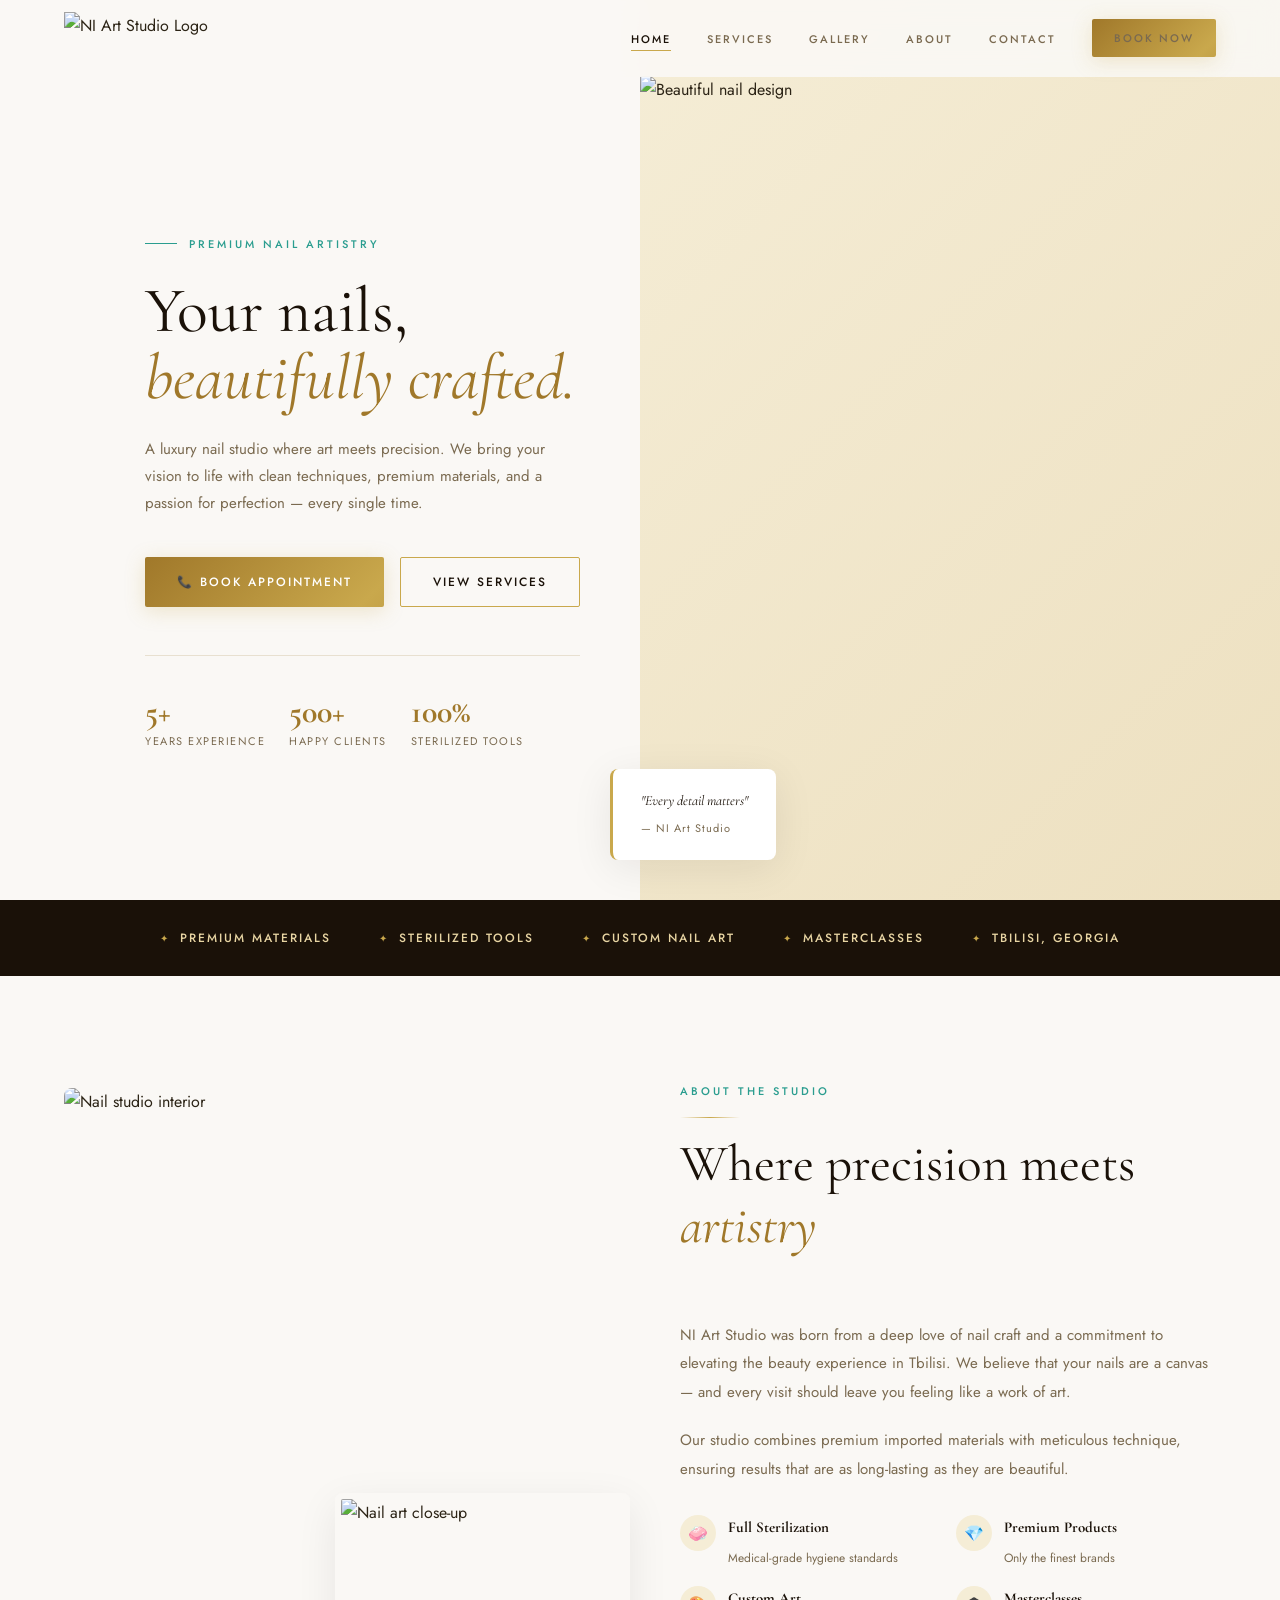
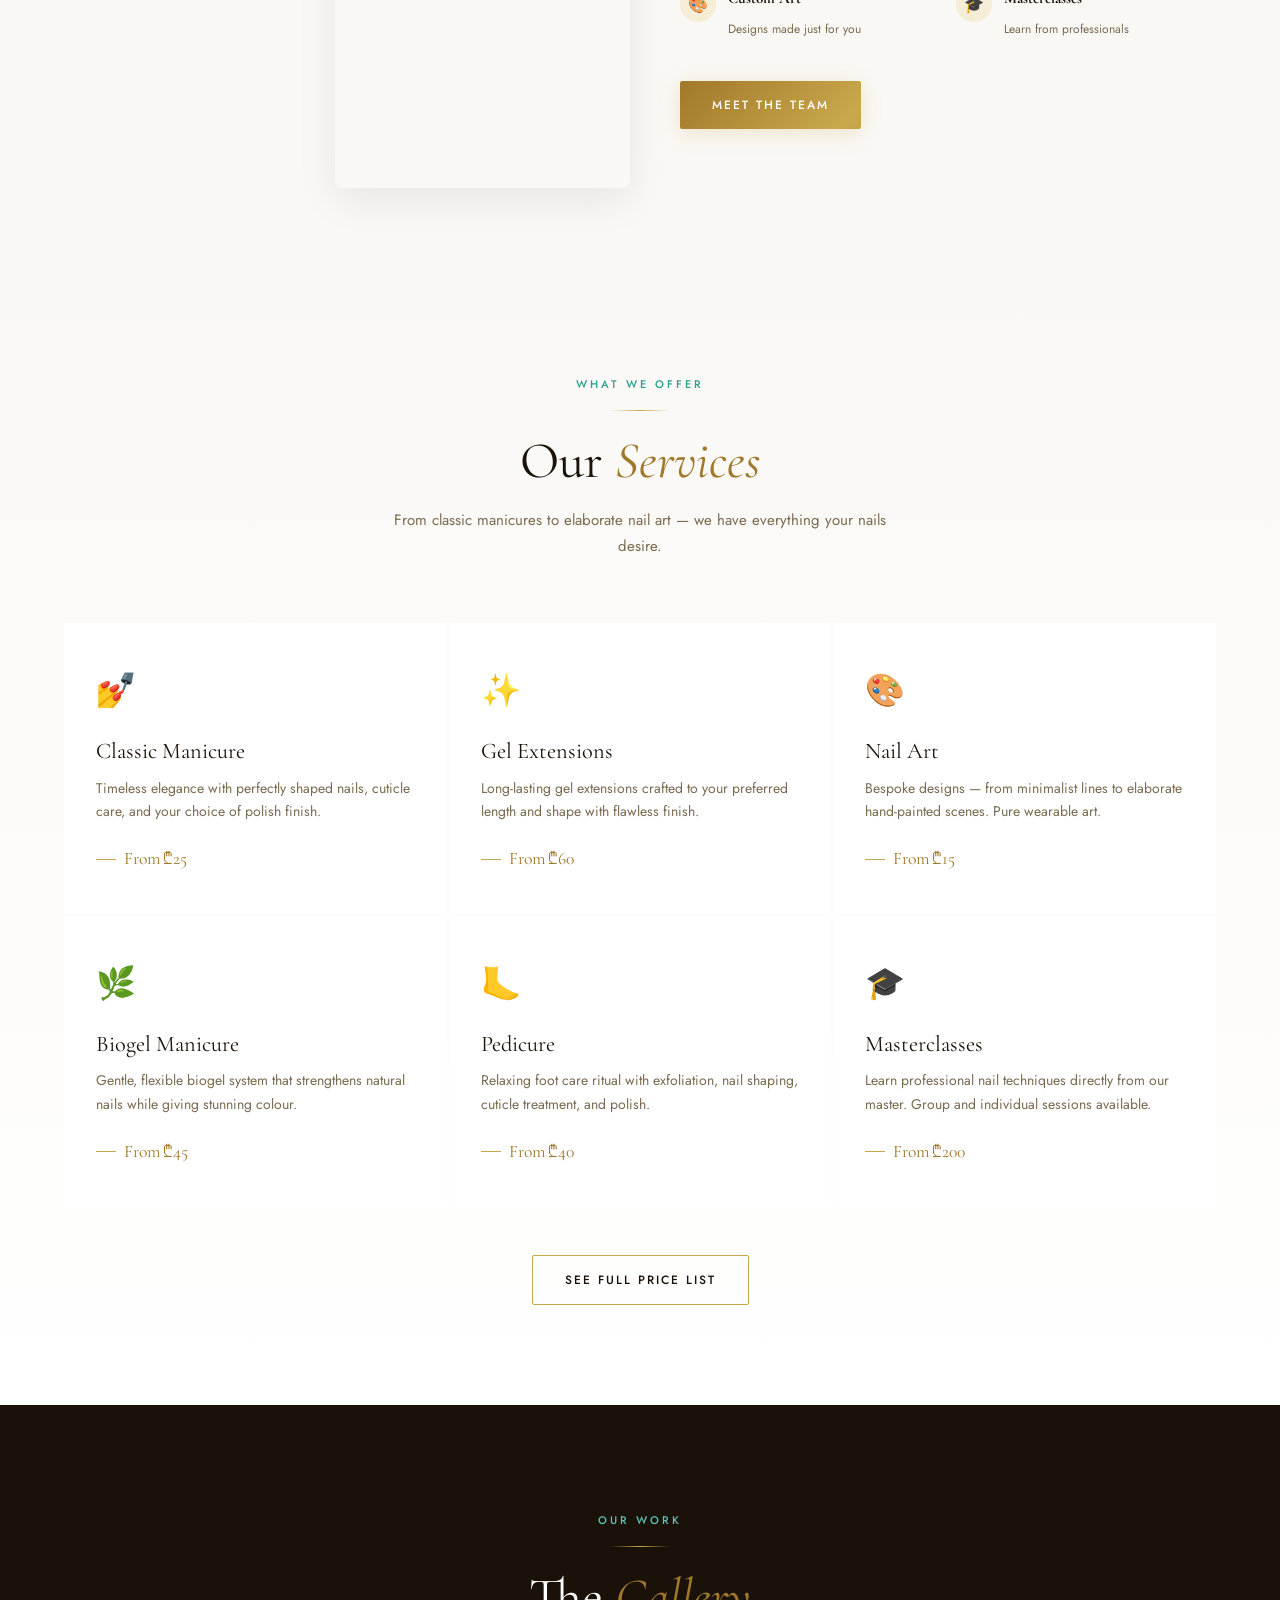
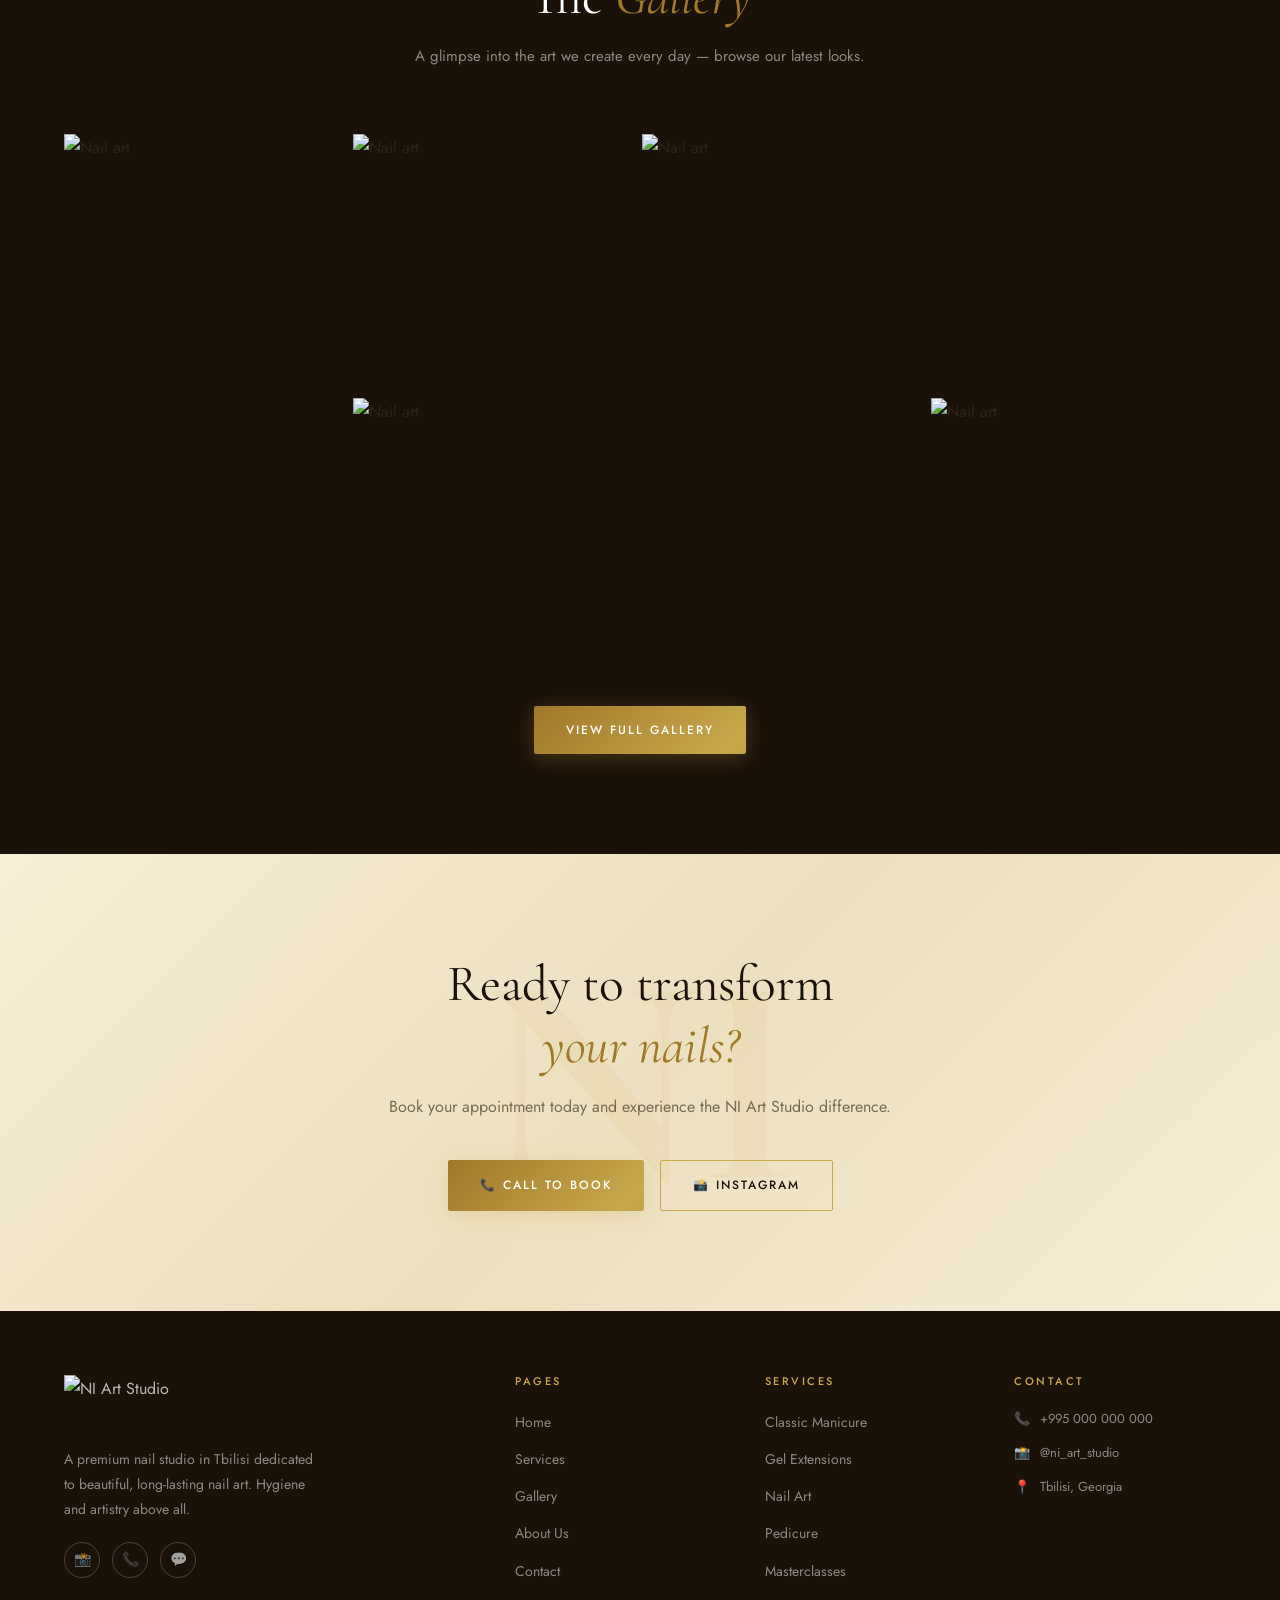
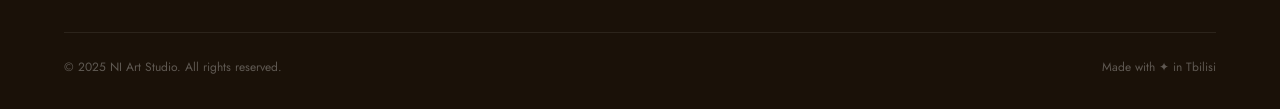
==== index.html @ aa91aded "N.art" ====
<!DOCTYPE html>
<html lang="en">
<head>
  <meta charset="UTF-8" />
  <meta name="viewport" content="width=device-width, initial-scale=1.0" />
  <title>NI Art Studio — Premium Nail Design</title>
  <link rel="stylesheet" href="style.css" />
  <link rel="preconnect" href="https://fonts.googleapis.com" />
</head>
<body>

  <!-- NAVBAR -->
  <nav class="navbar" id="navbar">
    <div class="nav-inner">
      <a class="nav-logo" href="index.html">
        <img src="logo.jpg" alt="NI Art Studio Logo" />
      </a>
      <ul class="nav-links">
        <li><a href="index.html">Home</a></li>
        <li><a href="services.html">Services</a></li>
        <li><a href="gallery.html">Gallery</a></li>
        <li><a href="about.html">About</a></li>
        <li><a href="about.html#contact">Contact</a></li>
        <li><a href="tel:+99500000000" class="btn btn-primary nav-book">Book Now</a></li>
      </ul>
      <div class="nav-toggle" id="navToggle">
        <span></span><span></span><span></span>
      </div>
    </div>
  </nav>

  <!-- MOBILE MENU -->
  <div class="mobile-menu" id="mobileMenu">
    <a href="index.html">Home</a>
    <a href="services.html">Services</a>
    <a href="gallery.html">Gallery</a>
    <a href="about.html">About</a>
    <a href="about.html#contact">Contact</a>
    <a href="tel:+99500000000" class="btn btn-primary" style="text-align:center;">Book Now</a>
  </div>

  <!-- HERO -->
  <section class="hero">
    <div class="hero-content">
      <div class="hero-eyebrow">Premium Nail Artistry</div>
      <h1>
        Your nails,
        <em>beautifully crafted.</em>
      </h1>
      <p class="hero-desc">
        A luxury nail studio where art meets precision. We bring your vision to life with clean techniques, premium materials, and a passion for perfection — every single time.
      </p>
      <div class="hero-actions">
        <a href="tel:+99500000000" class="btn btn-primary">📞 Book Appointment</a>
        <a href="services.html" class="btn btn-outline">View Services</a>
      </div>
      <div class="hero-badges">
        <div class="hero-badge">
          <strong>5+</strong>
          <span>Years Experience</span>
        </div>
        <div class="hero-badge">
          <strong>500+</strong>
          <span>Happy Clients</span>
        </div>
        <div class="hero-badge">
          <strong>100%</strong>
          <span>Sterilized Tools</span>
        </div>
      </div>
    </div>
    <div class="hero-image">
      <img
        src="https://images.unsplash.com/photo-1604654894610-df63bc536371?w=800&q=80"
        alt="Beautiful nail design"
      />
      <div class="hero-image-overlay">
        <p>"Every detail matters"</p>
        <span>— NI Art Studio</span>
      </div>
    </div>
  </section>

  <!-- INTRO STRIP -->
  <div class="intro-strip">
    <div class="strip-inner">
      <div class="strip-item">Premium Materials</div>
      <div class="strip-item">Sterilized Tools</div>
      <div class="strip-item">Custom Nail Art</div>
      <div class="strip-item">Masterclasses</div>
      <div class="strip-item">Tbilisi, Georgia</div>
    </div>
  </div>

  <!-- ABOUT PREVIEW -->
  <section class="about-preview">
    <div class="container">
      <div class="about-grid">
        <div class="about-images reveal">
          <div class="about-img-main">
            <img
              src="https://images.unsplash.com/photo-1632345031435-8727f592d8db?w=700&q=80"
              alt="Nail studio interior"
            />
          </div>
          <div class="about-img-accent">
            <img
              src="https://images.unsplash.com/photo-1604654894610-df63bc536371?w=400&q=80"
              alt="Nail art close-up"
            />
          </div>
        </div>
        <div class="about-content reveal">
          <div class="section-header" style="text-align:left;">
            <span class="section-label">About the Studio</span>
            <div class="section-divider" style="margin:0 0 16px;"></div>
            <h2>Where precision meets <em>artistry</em></h2>
          </div>
          <p class="about-text">
            NI Art Studio was born from a deep love of nail craft and a commitment to elevating the beauty experience in Tbilisi. We believe that your nails are a canvas — and every visit should leave you feeling like a work of art.
          </p>
          <p class="about-text">
            Our studio combines premium imported materials with meticulous technique, ensuring results that are as long-lasting as they are beautiful.
          </p>
          <div class="about-features">
            <div class="about-feature">
              <div class="about-feature-icon">🧼</div>
              <div class="about-feature-text">
                <strong>Full Sterilization</strong>
                <span>Medical-grade hygiene standards</span>
              </div>
            </div>
            <div class="about-feature">
              <div class="about-feature-icon">💎</div>
              <div class="about-feature-text">
                <strong>Premium Products</strong>
                <span>Only the finest brands</span>
              </div>
            </div>
            <div class="about-feature">
              <div class="about-feature-icon">🎨</div>
              <div class="about-feature-text">
                <strong>Custom Art</strong>
                <span>Designs made just for you</span>
              </div>
            </div>
            <div class="about-feature">
              <div class="about-feature-icon">🎓</div>
              <div class="about-feature-text">
                <strong>Masterclasses</strong>
                <span>Learn from professionals</span>
              </div>
            </div>
          </div>
          <a href="about.html" class="btn btn-primary">Meet the Team</a>
        </div>
      </div>
    </div>
  </section>

  <!-- SERVICES PREVIEW -->
  <section class="services-preview">
    <div class="container">
      <div class="section-header reveal">
        <span class="section-label">What We Offer</span>
        <div class="section-divider"></div>
        <h2>Our <em>Services</em></h2>
        <p>From classic manicures to elaborate nail art — we have everything your nails desire.</p>
      </div>
      <div class="services-grid">
        <div class="service-card reveal">
          <span class="service-icon">💅</span>
          <h3>Classic Manicure</h3>
          <p>Timeless elegance with perfectly shaped nails, cuticle care, and your choice of polish finish.</p>
          <div class="service-price-range">From ₾25</div>
        </div>
        <div class="service-card reveal">
          <span class="service-icon">✨</span>
          <h3>Gel Extensions</h3>
          <p>Long-lasting gel extensions crafted to your preferred length and shape with flawless finish.</p>
          <div class="service-price-range">From ₾60</div>
        </div>
        <div class="service-card reveal">
          <span class="service-icon">🎨</span>
          <h3>Nail Art</h3>
          <p>Bespoke designs — from minimalist lines to elaborate hand-painted scenes. Pure wearable art.</p>
          <div class="service-price-range">From ₾15</div>
        </div>
        <div class="service-card reveal">
          <span class="service-icon">🌿</span>
          <h3>Biogel Manicure</h3>
          <p>Gentle, flexible biogel system that strengthens natural nails while giving stunning colour.</p>
          <div class="service-price-range">From ₾45</div>
        </div>
        <div class="service-card reveal">
          <span class="service-icon">🦶</span>
          <h3>Pedicure</h3>
          <p>Relaxing foot care ritual with exfoliation, nail shaping, cuticle treatment, and polish.</p>
          <div class="service-price-range">From ₾40</div>
        </div>
        <div class="service-card reveal">
          <span class="service-icon">🎓</span>
          <h3>Masterclasses</h3>
          <p>Learn professional nail techniques directly from our master. Group and individual sessions available.</p>
          <div class="service-price-range">From ₾200</div>
        </div>
      </div>
      <div class="services-cta reveal" style="margin-top:40px;">
        <a href="services.html" class="btn btn-outline">See Full Price List</a>
      </div>
    </div>
  </section>

  <!-- GALLERY PREVIEW -->
  <section class="gallery-preview">
    <div class="container">
      <div class="section-header reveal">
        <span class="section-label">Our Work</span>
        <div class="section-divider"></div>
        <h2>The <em>Gallery</em></h2>
        <p>A glimpse into the art we create every day — browse our latest looks.</p>
      </div>
      <div class="gallery-grid-preview reveal">
        <div class="gallery-item tall">
          <img src="https://images.unsplash.com/photo-1604654894610-df63bc536371?w=600&q=80" alt="Nail art" />
          <div class="gallery-overlay"><span class="gallery-price">₾65</span></div>
        </div>
        <div class="gallery-item">
          <img src="https://images.unsplash.com/photo-1632345031435-8727f592d8db?w=600&q=80" alt="Nail art" />
          <div class="gallery-overlay"><span class="gallery-price">₾45</span></div>
        </div>
        <div class="gallery-item">
          <img src="https://images.unsplash.com/photo-1604654894610-df63bc536371?w=600&q=80" alt="Nail art" />
          <div class="gallery-overlay"><span class="gallery-price">₾80</span></div>
        </div>
        <div class="gallery-item wide">
          <img src="https://images.unsplash.com/photo-1604902396830-aca29e19b067?w=800&q=80" alt="Nail art" />
          <div class="gallery-overlay"><span class="gallery-price">₾55</span></div>
        </div>
        <div class="gallery-item">
          <img src="https://images.unsplash.com/photo-1604902396830-aca29e19b067?w=600&q=80" alt="Nail art" />
          <div class="gallery-overlay"><span class="gallery-price">₾35</span></div>
        </div>
      </div>
      <div class="gallery-cta reveal">
        <a href="gallery.html" class="btn btn-primary">View Full Gallery</a>
      </div>
    </div>
  </section>

  <!-- CTA SECTION -->
  <section class="cta-section">
    <div class="container">
      <div class="reveal">
        <h2>Ready to transform<br><em>your nails?</em></h2>
        <p>Book your appointment today and experience the NI Art Studio difference.</p>
        <div class="cta-actions">
          <a href="tel:+99500000000" class="btn btn-primary">📞 Call to Book</a>
          <a href="https://instagram.com/" target="_blank" class="btn btn-outline">📸 Instagram</a>
        </div>
      </div>
    </div>
  </section>

  <!-- FOOTER -->
  <footer class="footer">
    <div class="container">
      <div class="footer-grid">
        <div class="footer-brand">
          <img src="logo.jpg" alt="NI Art Studio" />
          <p>A premium nail studio in Tbilisi dedicated to beautiful, long-lasting nail art. Hygiene and artistry above all.</p>
          <div class="footer-social">
            <a class="social-link" href="https://instagram.com/" target="_blank" title="Instagram">📸</a>
            <a class="social-link" href="tel:+99500000000" title="Phone">📞</a>
            <a class="social-link" href="https://wa.me/99500000000" target="_blank" title="WhatsApp">💬</a>
          </div>
        </div>
        <div>
          <h4>Pages</h4>
          <ul class="footer-links">
            <li><a href="index.html">Home</a></li>
            <li><a href="services.html">Services</a></li>
            <li><a href="gallery.html">Gallery</a></li>
            <li><a href="about.html">About Us</a></li>
            <li><a href="about.html#contact">Contact</a></li>
          </ul>
        </div>
        <div>
          <h4>Services</h4>
          <ul class="footer-links">
            <li><a href="services.html">Classic Manicure</a></li>
            <li><a href="services.html">Gel Extensions</a></li>
            <li><a href="services.html">Nail Art</a></li>
            <li><a href="services.html">Pedicure</a></li>
            <li><a href="services.html#masterclasses">Masterclasses</a></li>
          </ul>
        </div>
        <div>
          <h4>Contact</h4>
          <div class="footer-contact">
            <div class="footer-contact-item">
              <span class="icon">📞</span>
              <span>+995 000 000 000</span>
            </div>
            <div class="footer-contact-item">
              <span class="icon">📸</span>
              <span>@ni_art_studio</span>
            </div>
            <div class="footer-contact-item">
              <span class="icon">📍</span>
              <span>Tbilisi, Georgia</span>
            </div>
          </div>
        </div>
      </div>
      <div class="footer-bottom">
        <span>© 2025 NI Art Studio. All rights reserved.</span>
        <span>Made with ✦ in Tbilisi</span>
      </div>
    </div>
  </footer>

  <script src="script.js"></script>
</body>
</html>
---- style.css ----
/* ============================================
   NI Art Studio — Main Stylesheet
   Colors extracted from logo:
   Gold: #C9A84C, #B8860B
   Teal: #2A9D8F
   Dark: #1a1108
   Cream: #FAF8F5
   ============================================ */

@import url('https://fonts.googleapis.com/css2?family=Cormorant+Garamond:ital,wght@0,300;0,400;0,500;0,600;1,300;1,400;1,500&family=Jost:wght@300;400;500&display=swap');

/* ===== CSS VARIABLES ===== */
:root {
  --gold: #C9A84C;
  --gold-dark: #A0782A;
  --gold-light: #E8D5A3;
  --gold-pale: #F5EDD6;
  --teal: #2A9D8F;
  --teal-dark: #1e7068;
  --teal-light: #5DC4B8;
  --dark: #1a1108;
  --dark-mid: #3a2e1a;
  --cream: #FAF8F5;
  --white: #ffffff;
  --text: #2c2416;
  --text-light: #7a6a50;
  --border: #e8e0d0;
  --shadow: rgba(26, 17, 8, 0.08);
  --shadow-gold: rgba(201, 168, 76, 0.25);

  --font-display: 'Cormorant Garamond', Georgia, serif;
  --font-body: 'Jost', sans-serif;

  --radius: 2px;
  --radius-lg: 8px;
  --transition: 0.35s cubic-bezier(0.4, 0, 0.2, 1);
  --max-width: 1200px;
}

/* ===== RESET & BASE ===== */
*, *::before, *::after { box-sizing: border-box; margin: 0; padding: 0; }

html { scroll-behavior: smooth; font-size: 16px; }

body {
  font-family: var(--font-body);
  background: var(--cream);
  color: var(--text);
  line-height: 1.7;
  overflow-x: hidden;
}

img { max-width: 100%; display: block; }

a { text-decoration: none; color: inherit; }

ul { list-style: none; }

h1, h2, h3, h4, h5 { font-family: var(--font-display); font-weight: 400; line-height: 1.2; }

.container {
  max-width: var(--max-width);
  margin: 0 auto;
  padding: 0 24px;
}

/* ===== SECTION HEADER ===== */
.section-header {
  text-align: center;
  margin-bottom: 64px;
}

.section-label {
  display: inline-block;
  font-family: var(--font-body);
  font-size: 11px;
  font-weight: 500;
  letter-spacing: 3px;
  text-transform: uppercase;
  color: var(--teal);
  margin-bottom: 16px;
}

.section-header h2 {
  font-size: clamp(2rem, 4vw, 3.2rem);
  color: var(--dark);
  margin-bottom: 16px;
}

.section-header h2 em {
  color: var(--gold-dark);
  font-style: italic;
}

.section-divider {
  width: 60px;
  height: 1px;
  background: linear-gradient(90deg, transparent, var(--gold), transparent);
  margin: 0 auto 20px;
}

.section-header p {
  max-width: 540px;
  margin: 0 auto;
  color: var(--text-light);
  font-size: 15px;
}

/* ===== BUTTONS ===== */
.btn {
  display: inline-flex;
  align-items: center;
  gap: 8px;
  padding: 14px 32px;
  font-family: var(--font-body);
  font-size: 12px;
  font-weight: 500;
  letter-spacing: 2px;
  text-transform: uppercase;
  border: none;
  cursor: pointer;
  transition: var(--transition);
  border-radius: var(--radius);
  position: relative;
  overflow: hidden;
}

.btn::after {
  content: '';
  position: absolute;
  inset: 0;
  background: rgba(255,255,255,0.15);
  opacity: 0;
  transition: opacity 0.2s;
}

.btn:hover::after { opacity: 1; }

.btn-primary {
  background: linear-gradient(135deg, var(--gold-dark) 0%, var(--gold) 50%, var(--gold-dark) 100%);
  background-size: 200% auto;
  color: var(--white);
  box-shadow: 0 4px 20px var(--shadow-gold);
}

.btn-primary:hover {
  background-position: right center;
  box-shadow: 0 6px 28px var(--shadow-gold);
  transform: translateY(-2px);
}

.btn-outline {
  background: transparent;
  color: var(--dark);
  border: 1px solid var(--gold);
}

.btn-outline:hover {
  background: var(--gold-pale);
  color: var(--dark);
  transform: translateY(-2px);
}

.btn-teal {
  background: var(--teal);
  color: var(--white);
}

.btn-teal:hover {
  background: var(--teal-dark);
  transform: translateY(-2px);
}

/* ===== NAVBAR ===== */
.navbar {
  position: fixed;
  top: 0;
  left: 0;
  right: 0;
  z-index: 1000;
  padding: 0;
  background: rgba(250, 248, 245, 0.92);
  backdrop-filter: blur(12px);
  border-bottom: 1px solid transparent;
  transition: var(--transition);
}

.navbar.scrolled {
  border-bottom-color: var(--border);
  box-shadow: 0 4px 24px var(--shadow);
}

.nav-inner {
  display: flex;
  align-items: center;
  justify-content: space-between;
  height: 76px;
  max-width: var(--max-width);
  margin: 0 auto;
  padding: 0 24px;
}

.nav-logo {
  display: flex;
  align-items: center;
  gap: 12px;
}

.nav-logo img {
  height: 52px;
  width: auto;
}

.nav-logo-text {
  display: flex;
  flex-direction: column;
  line-height: 1;
}

.nav-logo-text .brand {
  font-family: var(--font-display);
  font-size: 22px;
  font-weight: 500;
  color: var(--dark);
  letter-spacing: 1px;
}

.nav-logo-text .tagline {
  font-size: 10px;
  letter-spacing: 2.5px;
  text-transform: uppercase;
  color: var(--gold-dark);
  margin-top: 3px;
}

.nav-links {
  display: flex;
  align-items: center;
  gap: 36px;
}

.nav-links a {
  font-size: 11px;
  font-weight: 500;
  letter-spacing: 2px;
  text-transform: uppercase;
  color: var(--text-light);
  transition: color 0.2s;
  position: relative;
}

.nav-links a::after {
  content: '';
  position: absolute;
  bottom: -4px;
  left: 0;
  right: 0;
  height: 1px;
  background: var(--gold);
  transform: scaleX(0);
  transition: transform 0.3s;
}

.nav-links a:hover,
.nav-links a.active {
  color: var(--dark);
}

.nav-links a:hover::after,
.nav-links a.active::after {
  transform: scaleX(1);
}

.nav-book {
  font-size: 11px !important;
  padding: 10px 22px;
}

.nav-toggle {
  display: none;
  flex-direction: column;
  gap: 5px;
  cursor: pointer;
  padding: 4px;
}

.nav-toggle span {
  display: block;
  width: 24px;
  height: 1.5px;
  background: var(--dark);
  transition: var(--transition);
}

.nav-toggle.open span:nth-child(1) { transform: translateY(6.5px) rotate(45deg); }
.nav-toggle.open span:nth-child(2) { opacity: 0; }
.nav-toggle.open span:nth-child(3) { transform: translateY(-6.5px) rotate(-45deg); }

/* ===== MOBILE MENU ===== */
.mobile-menu {
  display: none;
  position: fixed;
  top: 76px;
  left: 0;
  right: 0;
  background: var(--cream);
  border-bottom: 1px solid var(--border);
  padding: 24px;
  z-index: 999;
  flex-direction: column;
  gap: 20px;
  box-shadow: 0 8px 32px var(--shadow);
}

.mobile-menu.open { display: flex; }

.mobile-menu a {
  font-size: 12px;
  letter-spacing: 2px;
  text-transform: uppercase;
  font-weight: 500;
  color: var(--text);
  padding: 8px 0;
  border-bottom: 1px solid var(--border);
}

/* ===== PAGE HERO (inner pages) ===== */
.page-hero {
  padding: 140px 0 80px;
  text-align: center;
  background: linear-gradient(180deg, var(--gold-pale) 0%, var(--cream) 100%);
  border-bottom: 1px solid var(--border);
}

.page-hero h1 {
  font-size: clamp(2.5rem, 5vw, 4rem);
  color: var(--dark);
  margin-bottom: 12px;
}

.page-hero h1 em {
  color: var(--gold-dark);
  font-style: italic;
}

.page-hero p {
  color: var(--text-light);
  font-size: 15px;
  max-width: 500px;
  margin: 0 auto;
}

/* ===== HERO (home) ===== */
.hero {
  min-height: 100vh;
  display: grid;
  grid-template-columns: 1fr 1fr;
  align-items: center;
  padding-top: 76px;
  overflow: hidden;
  position: relative;
}

.hero::before {
  content: '';
  position: absolute;
  top: 0; right: 0;
  width: 50%;
  height: 100%;
  background: linear-gradient(135deg, var(--gold-pale) 0%, #EDE0C0 100%);
  z-index: 0;
}

.hero-content {
  padding: 80px 60px 80px 24px;
  max-width: 600px;
  margin-left: auto;
  z-index: 1;
  position: relative;
}

.hero-eyebrow {
  display: inline-flex;
  align-items: center;
  gap: 12px;
  font-size: 11px;
  letter-spacing: 3px;
  text-transform: uppercase;
  color: var(--teal);
  font-weight: 500;
  margin-bottom: 24px;
}

.hero-eyebrow::before {
  content: '';
  width: 32px;
  height: 1px;
  background: var(--teal);
}

.hero h1 {
  font-size: clamp(2.8rem, 5vw, 5rem);
  line-height: 1.05;
  color: var(--dark);
  margin-bottom: 24px;
}

.hero h1 em {
  color: var(--gold-dark);
  display: block;
}

.hero-desc {
  font-size: 15px;
  color: var(--text-light);
  margin-bottom: 40px;
  max-width: 420px;
  line-height: 1.8;
}

.hero-actions {
  display: flex;
  gap: 16px;
  flex-wrap: wrap;
}

.hero-badges {
  display: flex;
  gap: 24px;
  margin-top: 48px;
  padding-top: 40px;
  border-top: 1px solid var(--border);
}

.hero-badge {
  display: flex;
  flex-direction: column;
}

.hero-badge strong {
  font-family: var(--font-display);
  font-size: 2rem;
  color: var(--gold-dark);
  line-height: 1;
}

.hero-badge span {
  font-size: 11px;
  letter-spacing: 1.5px;
  text-transform: uppercase;
  color: var(--text-light);
  margin-top: 4px;
}

.hero-image {
  position: relative;
  z-index: 1;
  height: 100%;
  min-height: 600px;
}

.hero-image img {
  width: 100%;
  height: 100%;
  object-fit: cover;
}

.hero-image-overlay {
  position: absolute;
  bottom: 40px;
  left: -30px;
  background: var(--white);
  padding: 20px 28px;
  border-radius: var(--radius-lg);
  box-shadow: 0 8px 40px var(--shadow);
  border-left: 3px solid var(--gold);
}

.hero-image-overlay p {
  font-family: var(--font-display);
  font-size: 14px;
  color: var(--dark);
  font-style: italic;
}

.hero-image-overlay span {
  font-size: 11px;
  color: var(--text-light);
  letter-spacing: 1px;
}

/* ===== INTRO STRIP ===== */
.intro-strip {
  background: var(--dark);
  padding: 28px 0;
}

.strip-inner {
  display: flex;
  justify-content: center;
  gap: 48px;
  align-items: center;
  flex-wrap: wrap;
}

.strip-item {
  display: flex;
  align-items: center;
  gap: 10px;
  font-size: 12px;
  letter-spacing: 2px;
  text-transform: uppercase;
  color: var(--gold-light);
  font-weight: 500;
}

.strip-item::before {
  content: '✦';
  color: var(--gold);
  font-size: 10px;
}

/* ===== ABOUT PREVIEW ===== */
.about-preview {
  padding: 100px 0;
}

.about-grid {
  display: grid;
  grid-template-columns: 1fr 1fr;
  gap: 80px;
  align-items: center;
}

.about-images {
  position: relative;
}

.about-img-main {
  border-radius: var(--radius-lg);
  overflow: hidden;
  aspect-ratio: 4/5;
}

.about-img-main img {
  width: 100%;
  height: 100%;
  object-fit: cover;
}

.about-img-accent {
  position: absolute;
  bottom: -30px;
  right: -30px;
  width: 55%;
  border-radius: var(--radius-lg);
  overflow: hidden;
  border: 6px solid var(--cream);
  box-shadow: 0 12px 40px var(--shadow);
  aspect-ratio: 1;
}

.about-img-accent img {
  width: 100%;
  height: 100%;
  object-fit: cover;
}

.about-content { padding-bottom: 40px; }

.about-content .section-header { text-align: left; }

.about-content .section-divider { margin: 0 0 20px; }

.about-text {
  color: var(--text-light);
  font-size: 15px;
  line-height: 1.9;
  margin-bottom: 20px;
}

.about-features {
  display: grid;
  grid-template-columns: 1fr 1fr;
  gap: 16px;
  margin: 32px 0 40px;
}

.about-feature {
  display: flex;
  align-items: flex-start;
  gap: 12px;
}

.about-feature-icon {
  width: 36px;
  height: 36px;
  border-radius: 50%;
  background: var(--gold-pale);
  display: flex;
  align-items: center;
  justify-content: center;
  font-size: 16px;
  flex-shrink: 0;
}

.about-feature-text strong {
  display: block;
  font-family: var(--font-display);
  font-size: 15px;
  color: var(--dark);
  margin-bottom: 2px;
}

.about-feature-text span {
  font-size: 12px;
  color: var(--text-light);
}

/* ===== SERVICES PREVIEW ===== */
.services-preview {
  padding: 100px 0;
  background: linear-gradient(180deg, var(--cream) 0%, var(--white) 100%);
}

.services-grid {
  display: grid;
  grid-template-columns: repeat(3, 1fr);
  gap: 2px;
  margin-bottom: 48px;
}

.service-card {
  background: var(--white);
  padding: 40px 32px;
  transition: var(--transition);
  position: relative;
  overflow: hidden;
  cursor: default;
}

.service-card::before {
  content: '';
  position: absolute;
  top: 0;
  left: 0;
  right: 0;
  height: 3px;
  background: linear-gradient(90deg, var(--gold-dark), var(--teal));
  transform: scaleX(0);
  transform-origin: left;
  transition: transform 0.4s;
}

.service-card:hover::before { transform: scaleX(1); }

.service-card:hover {
  box-shadow: 0 12px 48px var(--shadow);
  transform: translateY(-4px);
}

.service-icon {
  font-size: 32px;
  margin-bottom: 20px;
  display: block;
}

.service-card h3 {
  font-size: 1.4rem;
  color: var(--dark);
  margin-bottom: 12px;
}

.service-card p {
  font-size: 14px;
  color: var(--text-light);
  line-height: 1.7;
  margin-bottom: 20px;
}

.service-price-range {
  font-family: var(--font-display);
  font-size: 1.1rem;
  color: var(--gold-dark);
  display: flex;
  align-items: center;
  gap: 8px;
}

.service-price-range::before {
  content: '';
  width: 20px;
  height: 1px;
  background: var(--gold);
}

.services-cta {
  text-align: center;
}

/* ===== GALLERY PREVIEW ===== */
.gallery-preview {
  padding: 100px 0;
  background: var(--dark);
}

.gallery-preview .section-label { color: var(--teal-light); }
.gallery-preview .section-header h2 { color: var(--white); }
.gallery-preview .section-header p { color: rgba(255,255,255,0.5); }
.gallery-preview .section-divider { background: linear-gradient(90deg, transparent, var(--gold), transparent); }

.gallery-grid-preview {
  display: grid;
  grid-template-columns: repeat(4, 1fr);
  grid-template-rows: repeat(2, 260px);
  gap: 4px;
  margin-bottom: 48px;
}

.gallery-item {
  position: relative;
  overflow: hidden;
}

.gallery-item img {
  width: 100%;
  height: 100%;
  object-fit: cover;
  transition: transform 0.5s;
}

.gallery-item:hover img { transform: scale(1.06); }

.gallery-item.tall { grid-row: span 2; }

.gallery-item.wide { grid-column: span 2; }

.gallery-overlay {
  position: absolute;
  inset: 0;
  background: linear-gradient(to top, rgba(26,17,8,0.7) 0%, transparent 60%);
  opacity: 0;
  transition: opacity 0.3s;
  display: flex;
  align-items: flex-end;
  padding: 20px;
}

.gallery-item:hover .gallery-overlay { opacity: 1; }

.gallery-price {
  background: var(--gold);
  color: var(--dark);
  font-size: 13px;
  font-weight: 600;
  padding: 4px 12px;
  border-radius: 20px;
  letter-spacing: 0.5px;
}

.gallery-cta { text-align: center; }

/* ===== CTA SECTION ===== */
.cta-section {
  padding: 100px 0;
  background: linear-gradient(135deg, var(--gold-pale) 0%, #EDE0C0 50%, var(--gold-pale) 100%);
  text-align: center;
  position: relative;
  overflow: hidden;
}

.cta-section::before {
  content: 'NI';
  position: absolute;
  font-family: var(--font-display);
  font-size: 300px;
  font-weight: 700;
  color: rgba(201,168,76,0.08);
  top: 50%;
  left: 50%;
  transform: translate(-50%,-50%);
  pointer-events: none;
  line-height: 1;
}

.cta-section h2 {
  font-size: clamp(2rem, 4vw, 3.5rem);
  color: var(--dark);
  margin-bottom: 16px;
  position: relative;
}

.cta-section h2 em { color: var(--gold-dark); }

.cta-section p {
  color: var(--text-light);
  font-size: 16px;
  margin-bottom: 40px;
  position: relative;
}

.cta-actions {
  display: flex;
  justify-content: center;
  gap: 16px;
  flex-wrap: wrap;
  position: relative;
}

/* ===== FOOTER ===== */
.footer {
  background: var(--dark);
  color: rgba(255,255,255,0.7);
  padding: 64px 0 32px;
}

.footer-grid {
  display: grid;
  grid-template-columns: 2fr 1fr 1fr 1fr;
  gap: 48px;
  margin-bottom: 48px;
}

.footer-brand img { height: 56px; margin-bottom: 16px; }

.footer-brand p {
  font-size: 14px;
  line-height: 1.8;
  color: rgba(255,255,255,0.5);
  max-width: 260px;
}

.footer-social {
  display: flex;
  gap: 12px;
  margin-top: 20px;
}

.social-link {
  width: 36px;
  height: 36px;
  border-radius: 50%;
  border: 1px solid rgba(255,255,255,0.2);
  display: flex;
  align-items: center;
  justify-content: center;
  font-size: 14px;
  transition: var(--transition);
  color: rgba(255,255,255,0.6);
}

.social-link:hover {
  border-color: var(--gold);
  color: var(--gold);
  background: rgba(201,168,76,0.1);
}

.footer h4 {
  font-family: var(--font-body);
  font-size: 11px;
  letter-spacing: 2.5px;
  text-transform: uppercase;
  color: var(--gold);
  margin-bottom: 20px;
  font-weight: 500;
}

.footer-links { display: flex; flex-direction: column; gap: 10px; }

.footer-links a {
  font-size: 14px;
  color: rgba(255,255,255,0.5);
  transition: color 0.2s;
}

.footer-links a:hover { color: var(--white); }

.footer-contact { display: flex; flex-direction: column; gap: 12px; }

.footer-contact-item {
  display: flex;
  align-items: flex-start;
  gap: 10px;
  font-size: 13px;
  color: rgba(255,255,255,0.5);
}

.footer-contact-item .icon { color: var(--gold); flex-shrink: 0; }

.footer-bottom {
  border-top: 1px solid rgba(255,255,255,0.08);
  padding-top: 24px;
  display: flex;
  justify-content: space-between;
  align-items: center;
  font-size: 12px;
  color: rgba(255,255,255,0.3);
}

/* ===== FULL SERVICES PAGE ===== */
.services-section {
  padding: 80px 0;
}

.services-section + .services-section {
  border-top: 1px solid var(--border);
}

.service-category-title {
  font-size: clamp(1.8rem, 3vw, 2.5rem);
  color: var(--dark);
  margin-bottom: 8px;
}

.service-category-title em { color: var(--gold-dark); }

.service-category-desc {
  color: var(--text-light);
  font-size: 14px;
  margin-bottom: 40px;
  max-width: 500px;
}

.price-table {
  width: 100%;
  border-collapse: collapse;
}

.price-table tr {
  border-bottom: 1px solid var(--border);
  transition: background 0.2s;
}

.price-table tr:hover { background: var(--gold-pale); }

.price-table td {
  padding: 16px 8px;
  font-size: 15px;
}

.price-table td:last-child {
  text-align: right;
  font-family: var(--font-display);
  font-size: 1.1rem;
  color: var(--gold-dark);
  font-weight: 500;
  white-space: nowrap;
}

.price-table .note {
  font-size: 12px;
  color: var(--text-light);
  display: block;
  margin-top: 2px;
}

.masterclass-grid {
  display: grid;
  grid-template-columns: repeat(auto-fit, minmax(300px, 1fr));
  gap: 24px;
}

.masterclass-card {
  background: var(--white);
  border-radius: var(--radius-lg);
  padding: 36px 32px;
  border: 1px solid var(--border);
  position: relative;
  overflow: hidden;
  transition: var(--transition);
}

.masterclass-card:hover {
  box-shadow: 0 12px 48px var(--shadow);
  transform: translateY(-4px);
}

.masterclass-card::after {
  content: '';
  position: absolute;
  bottom: 0;
  left: 0;
  right: 0;
  height: 3px;
  background: linear-gradient(90deg, var(--gold-dark), var(--teal));
}

.masterclass-badge {
  display: inline-block;
  background: var(--teal);
  color: var(--white);
  font-size: 10px;
  letter-spacing: 2px;
  text-transform: uppercase;
  padding: 4px 12px;
  border-radius: 20px;
  margin-bottom: 16px;
  font-weight: 500;
}

.masterclass-card h3 {
  font-size: 1.4rem;
  color: var(--dark);
  margin-bottom: 12px;
}

.masterclass-card p {
  font-size: 14px;
  color: var(--text-light);
  line-height: 1.7;
  margin-bottom: 24px;
}

.masterclass-meta {
  display: flex;
  justify-content: space-between;
  align-items: center;
  padding-top: 20px;
  border-top: 1px solid var(--border);
}

.masterclass-price {
  font-family: var(--font-display);
  font-size: 1.6rem;
  color: var(--gold-dark);
}

.masterclass-duration {
  display: flex;
  align-items: center;
  gap: 6px;
  font-size: 12px;
  color: var(--text-light);
  letter-spacing: 1px;
}

/* ===== FULL GALLERY PAGE ===== */
.gallery-filter {
  display: flex;
  justify-content: center;
  gap: 8px;
  margin-bottom: 48px;
  flex-wrap: wrap;
}

.filter-btn {
  padding: 8px 20px;
  border: 1px solid var(--border);
  background: transparent;
  font-family: var(--font-body);
  font-size: 11px;
  letter-spacing: 2px;
  text-transform: uppercase;
  cursor: pointer;
  border-radius: 30px;
  transition: var(--transition);
  color: var(--text-light);
}

.filter-btn.active,
.filter-btn:hover {
  background: var(--dark);
  color: var(--white);
  border-color: var(--dark);
}

.gallery-full-grid {
  display: grid;
  grid-template-columns: repeat(3, 1fr);
  gap: 16px;
}

.gallery-full-item {
  position: relative;
  overflow: hidden;
  border-radius: var(--radius-lg);
  aspect-ratio: 3/4;
  cursor: pointer;
}

.gallery-full-item img {
  width: 100%;
  height: 100%;
  object-fit: cover;
  transition: transform 0.5s;
}

.gallery-full-item:hover img { transform: scale(1.05); }

.gallery-full-overlay {
  position: absolute;
  inset: 0;
  background: linear-gradient(to top, rgba(26,17,8,0.75) 0%, transparent 50%);
  display: flex;
  flex-direction: column;
  justify-content: flex-end;
  padding: 20px;
  opacity: 0;
  transition: opacity 0.3s;
}

.gallery-full-item:hover .gallery-full-overlay { opacity: 1; }

.gallery-item-name {
  font-family: var(--font-display);
  font-size: 1rem;
  color: var(--white);
  margin-bottom: 6px;
  font-style: italic;
}

.gallery-item-price-tag {
  display: inline-block;
  background: var(--gold);
  color: var(--dark);
  font-size: 12px;
  font-weight: 600;
  padding: 4px 14px;
  border-radius: 20px;
  align-self: flex-start;
}

/* Price badge always visible */
.price-badge-always {
  position: absolute;
  top: 14px;
  right: 14px;
  background: rgba(26,17,8,0.75);
  backdrop-filter: blur(4px);
  color: var(--gold-light);
  font-size: 12px;
  font-weight: 600;
  padding: 4px 12px;
  border-radius: 20px;
  border: 1px solid rgba(201,168,76,0.4);
  letter-spacing: 0.5px;
}

/* ===== ABOUT PAGE ===== */
.about-section { padding: 80px 0; }

.team-grid {
  display: grid;
  grid-template-columns: repeat(auto-fit, minmax(260px, 1fr));
  gap: 32px;
}

.team-card {
  text-align: center;
  background: var(--white);
  border-radius: var(--radius-lg);
  overflow: hidden;
  border: 1px solid var(--border);
  transition: var(--transition);
}

.team-card:hover {
  box-shadow: 0 12px 40px var(--shadow);
  transform: translateY(-4px);
}

.team-photo {
  aspect-ratio: 3/4;
  overflow: hidden;
}

.team-photo img {
  width: 100%;
  height: 100%;
  object-fit: cover;
  transition: transform 0.5s;
}

.team-card:hover .team-photo img { transform: scale(1.04); }

.team-info { padding: 24px; }

.team-info h3 {
  font-size: 1.4rem;
  color: var(--dark);
  margin-bottom: 6px;
}

.team-role {
  font-size: 11px;
  letter-spacing: 2px;
  text-transform: uppercase;
  color: var(--teal);
  margin-bottom: 12px;
  font-weight: 500;
}

.team-info p {
  font-size: 13px;
  color: var(--text-light);
  line-height: 1.7;
}

.values-grid {
  display: grid;
  grid-template-columns: repeat(auto-fit, minmax(220px, 1fr));
  gap: 24px;
}

.value-card {
  text-align: center;
  padding: 40px 24px;
  background: var(--white);
  border-radius: var(--radius-lg);
  border: 1px solid var(--border);
  transition: var(--transition);
}

.value-card:hover { box-shadow: 0 8px 32px var(--shadow); }

.value-icon { font-size: 36px; margin-bottom: 16px; display: block; }

.value-card h3 {
  font-size: 1.2rem;
  color: var(--dark);
  margin-bottom: 10px;
}

.value-card p {
  font-size: 13px;
  color: var(--text-light);
  line-height: 1.7;
}

/* ===== CONTACT SECTION ===== */
.contact-section {
  padding: 80px 0 100px;
  background: var(--cream);
}

.contact-grid {
  display: grid;
  grid-template-columns: 1fr 1fr;
  gap: 64px;
  align-items: start;
}

.contact-info h2 {
  font-size: clamp(2rem, 3vw, 2.8rem);
  color: var(--dark);
  margin-bottom: 16px;
}

.contact-info h2 em { color: var(--gold-dark); }

.contact-info > p {
  color: var(--text-light);
  font-size: 15px;
  margin-bottom: 40px;
  line-height: 1.8;
}

.contact-items { display: flex; flex-direction: column; gap: 24px; }

.contact-item {
  display: flex;
  align-items: flex-start;
  gap: 20px;
}

.contact-item-icon {
  width: 48px;
  height: 48px;
  border-radius: 50%;
  background: var(--gold-pale);
  display: flex;
  align-items: center;
  justify-content: center;
  font-size: 20px;
  flex-shrink: 0;
  border: 1px solid var(--gold-light);
}

.contact-item-text strong {
  display: block;
  font-size: 11px;
  letter-spacing: 2px;
  text-transform: uppercase;
  color: var(--text-light);
  margin-bottom: 4px;
  font-weight: 500;
}

.contact-item-text a,
.contact-item-text span {
  font-family: var(--font-display);
  font-size: 1.2rem;
  color: var(--dark);
  transition: color 0.2s;
}

.contact-item-text a:hover { color: var(--gold-dark); }

.contact-form-wrap {
  background: var(--white);
  border-radius: var(--radius-lg);
  padding: 40px;
  border: 1px solid var(--border);
  box-shadow: 0 8px 40px var(--shadow);
}

.contact-form-wrap h3 {
  font-size: 1.6rem;
  color: var(--dark);
  margin-bottom: 24px;
}

.form-group { margin-bottom: 20px; }

.form-group label {
  display: block;
  font-size: 11px;
  letter-spacing: 1.5px;
  text-transform: uppercase;
  color: var(--text-light);
  margin-bottom: 8px;
  font-weight: 500;
}

.form-group input,
.form-group select,
.form-group textarea {
  width: 100%;
  padding: 12px 16px;
  border: 1px solid var(--border);
  border-radius: var(--radius);
  background: var(--cream);
  font-family: var(--font-body);
  font-size: 14px;
  color: var(--text);
  transition: border-color 0.2s;
  outline: none;
}

.form-group input:focus,
.form-group select:focus,
.form-group textarea:focus {
  border-color: var(--gold);
  background: var(--white);
}

.form-group textarea { resize: vertical; min-height: 100px; }

/* ===== LIGHTBOX ===== */
.lightbox {
  display: none;
  position: fixed;
  inset: 0;
  background: rgba(26,17,8,0.95);
  z-index: 9999;
  align-items: center;
  justify-content: center;
}

.lightbox.open { display: flex; }

.lightbox-img {
  max-width: 90vw;
  max-height: 90vh;
  object-fit: contain;
  border-radius: var(--radius);
}

.lightbox-close {
  position: absolute;
  top: 24px;
  right: 24px;
  color: var(--white);
  font-size: 32px;
  cursor: pointer;
  line-height: 1;
  opacity: 0.7;
  transition: opacity 0.2s;
}

.lightbox-close:hover { opacity: 1; }

/* ===== TOAST ===== */
.toast {
  position: fixed;
  bottom: 32px;
  right: 32px;
  background: var(--dark);
  color: var(--white);
  padding: 16px 24px;
  border-radius: var(--radius-lg);
  border-left: 3px solid var(--gold);
  font-size: 14px;
  opacity: 0;
  transform: translateY(16px);
  transition: all 0.3s;
  z-index: 9000;
  pointer-events: none;
}

.toast.show {
  opacity: 1;
  transform: translateY(0);
}

/* ===== SCROLL REVEAL ===== */
.reveal {
  opacity: 0;
  transform: translateY(30px);
  transition: opacity 0.7s ease, transform 0.7s ease;
}

.reveal.visible {
  opacity: 1;
  transform: translateY(0);
}

/* ===== RESPONSIVE ===== */
@media (max-width: 1024px) {
  .hero { grid-template-columns: 1fr; }
  .hero::before { width: 100%; height: 45%; top: auto; bottom: 0; }
  .hero-content { max-width: 100%; padding: 80px 24px 48px; margin: 0; }
  .hero-image { min-height: 460px; }

  .about-grid { grid-template-columns: 1fr; gap: 48px; }
  .about-img-accent { right: 0; }
  .about-images { height: 480px; }

  .services-grid { grid-template-columns: repeat(2, 1fr); }

  .gallery-grid-preview { grid-template-columns: repeat(2, 1fr); grid-template-rows: auto; }
  .gallery-item.tall { grid-row: span 1; }
  .gallery-item.wide { grid-column: span 2; }

  .footer-grid { grid-template-columns: 1fr 1fr; gap: 32px; }

  .contact-grid { grid-template-columns: 1fr; gap: 40px; }

  .gallery-full-grid { grid-template-columns: repeat(2, 1fr); }
}

@media (max-width: 768px) {
  .nav-links { display: none; }
  .nav-toggle { display: flex; }

  .services-grid { grid-template-columns: 1fr; }

  .gallery-grid-preview { grid-template-columns: 1fr; }
  .gallery-item.wide { grid-column: span 1; }

  .footer-grid { grid-template-columns: 1fr; gap: 28px; }

  .hero-badges { gap: 16px; flex-wrap: wrap; }

  .strip-inner { gap: 20px; }

  .gallery-full-grid { grid-template-columns: repeat(2, 1fr); }

  .about-features { grid-template-columns: 1fr; }
}

@media (max-width: 520px) {
  .gallery-full-grid { grid-template-columns: 1fr; }
  .hero-actions { flex-direction: column; }
  .cta-actions { flex-direction: column; align-items: center; }
  .contact-form-wrap { padding: 24px 20px; }
}
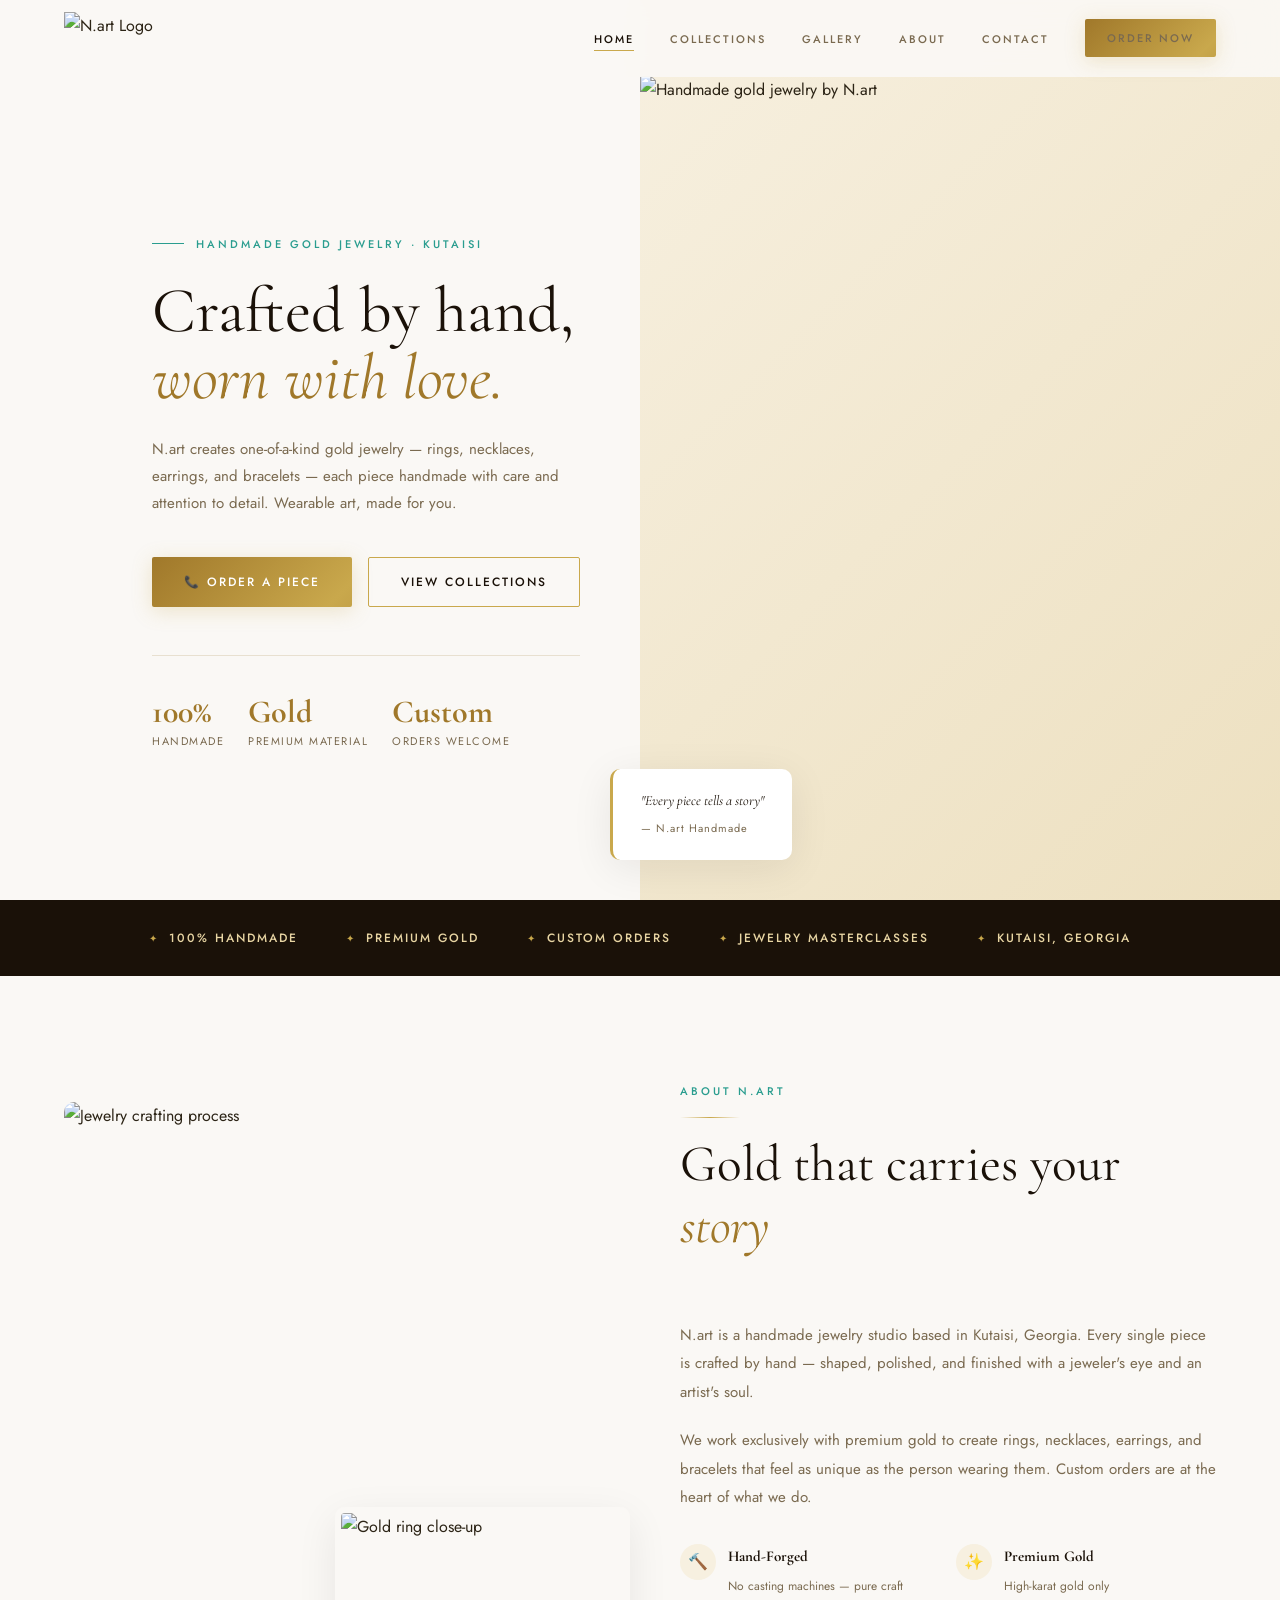
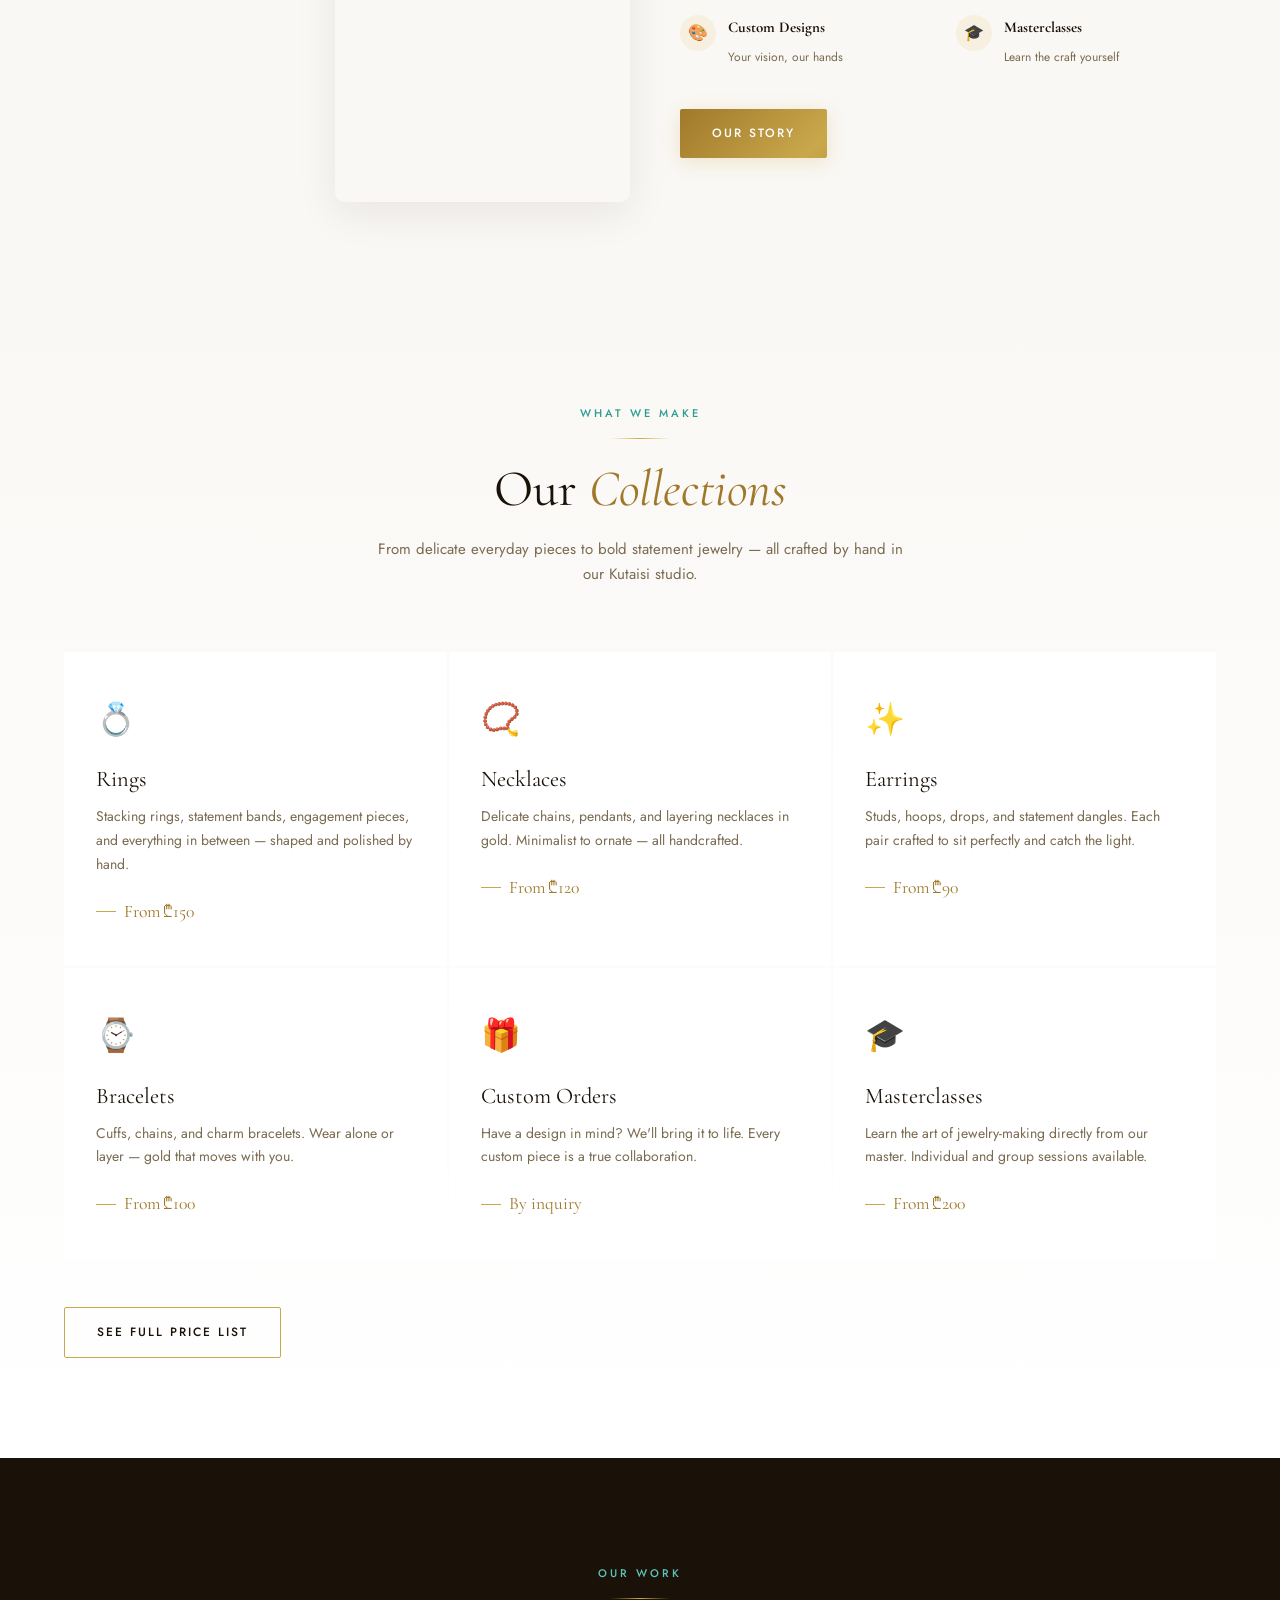
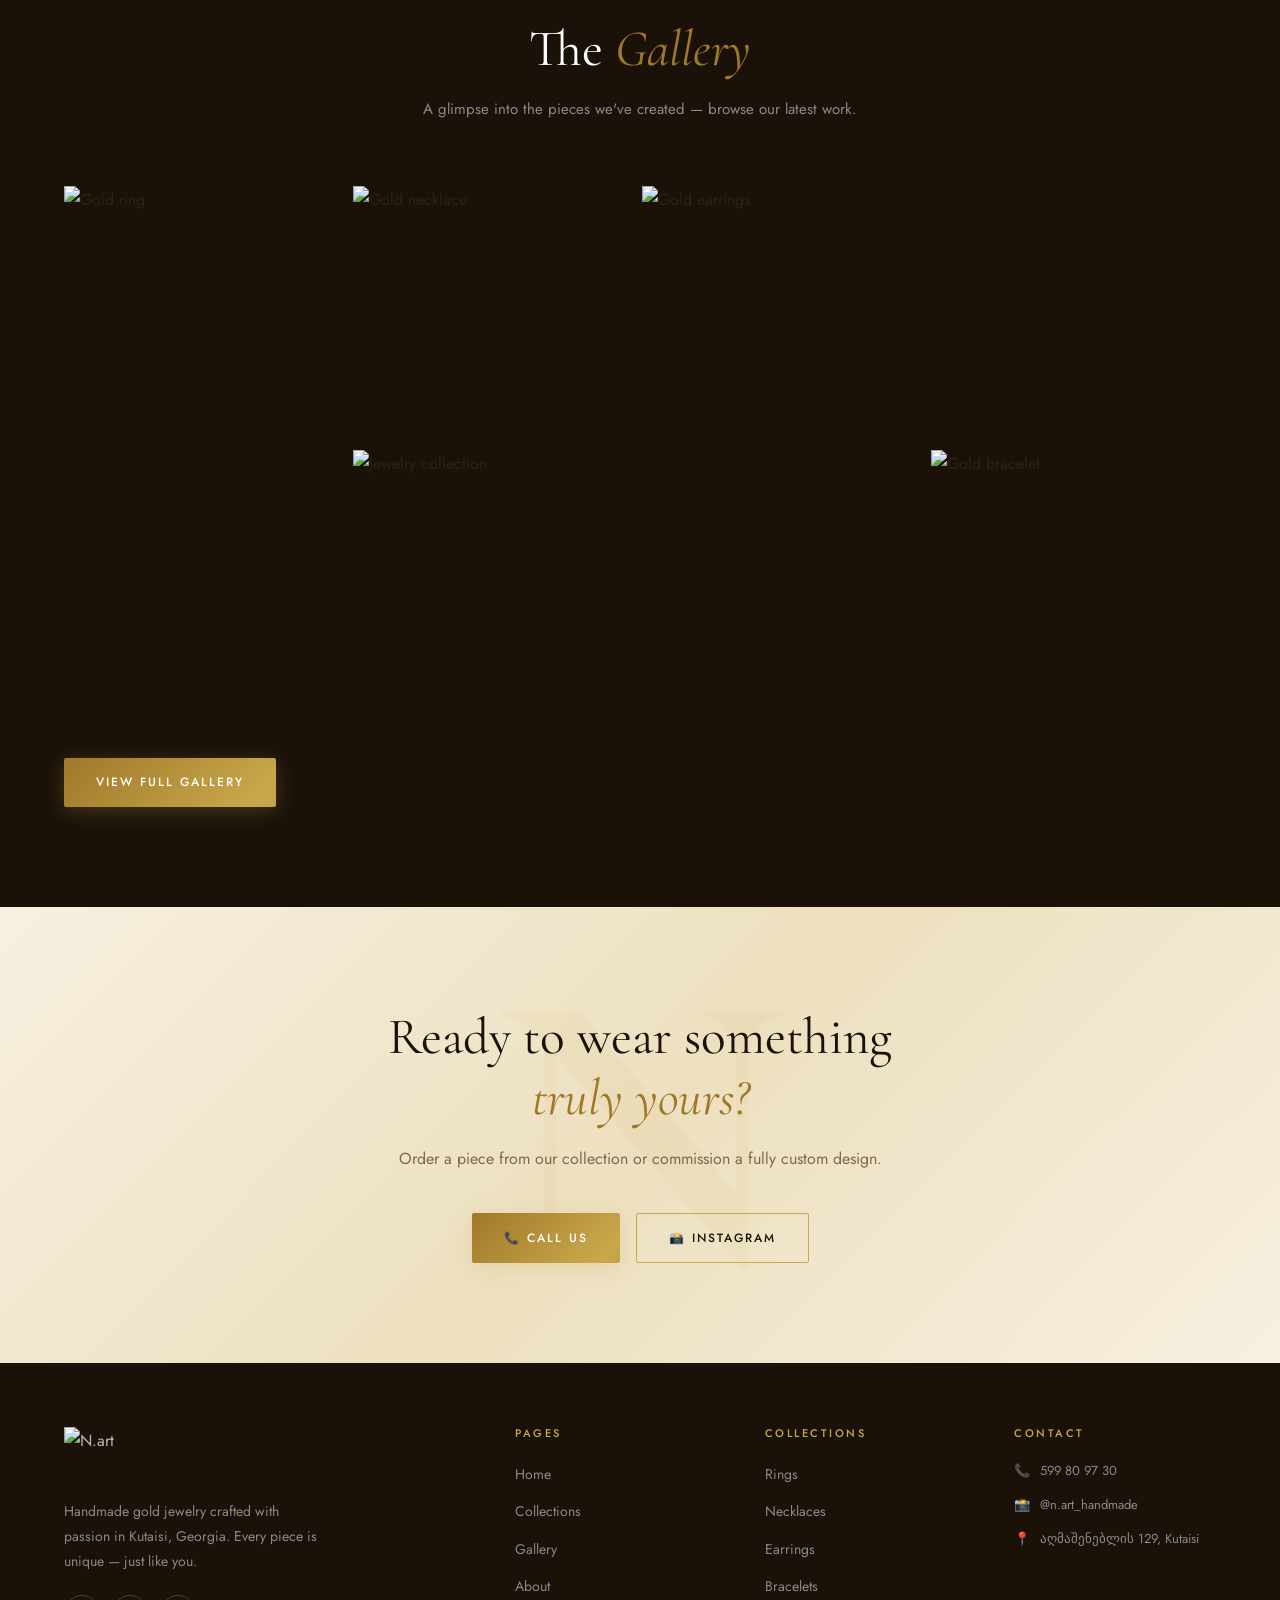
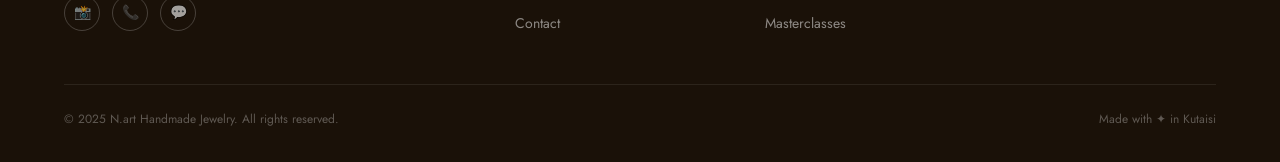
==== commit 3978fb57: "." ====
--- a/index.html
+++ b/index.html
@@ -3,7 +3,7 @@
 <head>
   <meta charset="UTF-8" />
   <meta name="viewport" content="width=device-width, initial-scale=1.0" />
-  <title>NI Art Studio — Premium Nail Design</title>
+  <title>N.art — Handmade Gold Jewelry, Kutaisi</title>
   <link rel="stylesheet" href="style.css" />
   <link rel="preconnect" href="https://fonts.googleapis.com" />
 </head>
@@ -13,15 +13,15 @@
   <nav class="navbar" id="navbar">
     <div class="nav-inner">
       <a class="nav-logo" href="index.html">
-        <img src="logo.jpg" alt="NI Art Studio Logo" />
+        <img src="logo.jpg" alt="N.art Logo" />
       </a>
       <ul class="nav-links">
         <li><a href="index.html">Home</a></li>
-        <li><a href="services.html">Services</a></li>
+        <li><a href="services.html">Collections</a></li>
         <li><a href="gallery.html">Gallery</a></li>
         <li><a href="about.html">About</a></li>
         <li><a href="about.html#contact">Contact</a></li>
-        <li><a href="tel:+99500000000" class="btn btn-primary nav-book">Book Now</a></li>
+        <li><a href="tel:+995599809730" class="btn btn-primary nav-book">Order Now</a></li>
       </ul>
       <div class="nav-toggle" id="navToggle">
         <span></span><span></span><span></span>
@@ -29,54 +29,53 @@
     </div>
   </nav>
 
-  <!-- MOBILE MENU -->
   <div class="mobile-menu" id="mobileMenu">
     <a href="index.html">Home</a>
-    <a href="services.html">Services</a>
+    <a href="services.html">Collections</a>
     <a href="gallery.html">Gallery</a>
     <a href="about.html">About</a>
     <a href="about.html#contact">Contact</a>
-    <a href="tel:+99500000000" class="btn btn-primary" style="text-align:center;">Book Now</a>
+    <a href="tel:+995599809730" class="btn btn-primary" style="text-align:center;">Order Now</a>
   </div>
 
   <!-- HERO -->
   <section class="hero">
     <div class="hero-content">
-      <div class="hero-eyebrow">Premium Nail Artistry</div>
+      <div class="hero-eyebrow">Handmade Gold Jewelry · Kutaisi</div>
       <h1>
-        Your nails,
-        <em>beautifully crafted.</em>
+        Crafted by hand,
+        <em>worn with love.</em>
       </h1>
       <p class="hero-desc">
-        A luxury nail studio where art meets precision. We bring your vision to life with clean techniques, premium materials, and a passion for perfection — every single time.
+        N.art creates one-of-a-kind gold jewelry — rings, necklaces, earrings, and bracelets — each piece handmade with care and attention to detail. Wearable art, made for you.
       </p>
       <div class="hero-actions">
-        <a href="tel:+99500000000" class="btn btn-primary">📞 Book Appointment</a>
-        <a href="services.html" class="btn btn-outline">View Services</a>
+        <a href="tel:+995599809730" class="btn btn-primary">📞 Order a Piece</a>
+        <a href="services.html" class="btn btn-outline">View Collections</a>
       </div>
       <div class="hero-badges">
         <div class="hero-badge">
-          <strong>5+</strong>
-          <span>Years Experience</span>
+          <strong>100%</strong>
+          <span>Handmade</span>
         </div>
         <div class="hero-badge">
-          <strong>500+</strong>
-          <span>Happy Clients</span>
+          <strong>Gold</strong>
+          <span>Premium Material</span>
         </div>
         <div class="hero-badge">
-          <strong>100%</strong>
-          <span>Sterilized Tools</span>
+          <strong>Custom</strong>
+          <span>Orders Welcome</span>
         </div>
       </div>
     </div>
     <div class="hero-image">
       <img
-        src="https://images.unsplash.com/photo-1604654894610-df63bc536371?w=800&q=80"
-        alt="Beautiful nail design"
+        src="https://images.unsplash.com/photo-1599643478518-a784e5dc4c8f?w=900&q=85"
+        alt="Handmade gold jewelry by N.art"
       />
       <div class="hero-image-overlay">
-        <p>"Every detail matters"</p>
-        <span>— NI Art Studio</span>
+        <p>"Every piece tells a story"</p>
+        <span>— N.art Handmade</span>
       </div>
     </div>
   </section>
@@ -84,11 +83,11 @@
   <!-- INTRO STRIP -->
   <div class="intro-strip">
     <div class="strip-inner">
-      <div class="strip-item">Premium Materials</div>
-      <div class="strip-item">Sterilized Tools</div>
-      <div class="strip-item">Custom Nail Art</div>
-      <div class="strip-item">Masterclasses</div>
-      <div class="strip-item">Tbilisi, Georgia</div>
+      <div class="strip-item">100% Handmade</div>
+      <div class="strip-item">Premium Gold</div>
+      <div class="strip-item">Custom Orders</div>
+      <div class="strip-item">Jewelry Masterclasses</div>
+      <div class="strip-item">Kutaisi, Georgia</div>
     </div>
   </div>
 
@@ -99,109 +98,109 @@
         <div class="about-images reveal">
           <div class="about-img-main">
             <img
-              src="https://images.unsplash.com/photo-1632345031435-8727f592d8db?w=700&q=80"
-              alt="Nail studio interior"
+              src="https://images.unsplash.com/photo-1611591437281-460bfbe1220a?w=700&q=85"
+              alt="Jewelry crafting process"
             />
           </div>
           <div class="about-img-accent">
             <img
-              src="https://images.unsplash.com/photo-1604654894610-df63bc536371?w=400&q=80"
-              alt="Nail art close-up"
+              src="https://images.unsplash.com/photo-1535632066927-ab7c9ab60908?w=400&q=85"
+              alt="Gold ring close-up"
             />
           </div>
         </div>
         <div class="about-content reveal">
           <div class="section-header" style="text-align:left;">
-            <span class="section-label">About the Studio</span>
+            <span class="section-label">About N.art</span>
             <div class="section-divider" style="margin:0 0 16px;"></div>
-            <h2>Where precision meets <em>artistry</em></h2>
+            <h2>Gold that carries your <em>story</em></h2>
           </div>
           <p class="about-text">
-            NI Art Studio was born from a deep love of nail craft and a commitment to elevating the beauty experience in Tbilisi. We believe that your nails are a canvas — and every visit should leave you feeling like a work of art.
+            N.art is a handmade jewelry studio based in Kutaisi, Georgia. Every single piece is crafted by hand — shaped, polished, and finished with a jeweler's eye and an artist's soul.
           </p>
           <p class="about-text">
-            Our studio combines premium imported materials with meticulous technique, ensuring results that are as long-lasting as they are beautiful.
+            We work exclusively with premium gold to create rings, necklaces, earrings, and bracelets that feel as unique as the person wearing them. Custom orders are at the heart of what we do.
           </p>
           <div class="about-features">
             <div class="about-feature">
-              <div class="about-feature-icon">🧼</div>
+              <div class="about-feature-icon">🔨</div>
               <div class="about-feature-text">
-                <strong>Full Sterilization</strong>
-                <span>Medical-grade hygiene standards</span>
+                <strong>Hand-Forged</strong>
+                <span>No casting machines — pure craft</span>
               </div>
             </div>
             <div class="about-feature">
-              <div class="about-feature-icon">💎</div>
+              <div class="about-feature-icon">✨</div>
               <div class="about-feature-text">
-                <strong>Premium Products</strong>
-                <span>Only the finest brands</span>
+                <strong>Premium Gold</strong>
+                <span>High-karat gold only</span>
               </div>
             </div>
             <div class="about-feature">
               <div class="about-feature-icon">🎨</div>
               <div class="about-feature-text">
-                <strong>Custom Art</strong>
-                <span>Designs made just for you</span>
+                <strong>Custom Designs</strong>
+                <span>Your vision, our hands</span>
               </div>
             </div>
             <div class="about-feature">
               <div class="about-feature-icon">🎓</div>
               <div class="about-feature-text">
                 <strong>Masterclasses</strong>
-                <span>Learn from professionals</span>
+                <span>Learn the craft yourself</span>
               </div>
             </div>
           </div>
-          <a href="about.html" class="btn btn-primary">Meet the Team</a>
-        </div>
-      </div>
-    </div>
-  </section>
-
-  <!-- SERVICES PREVIEW -->
+          <a href="about.html" class="btn btn-primary">Our Story</a>
+        </div>
+      </div>
+    </div>
+  </section>
+
+  <!-- COLLECTIONS PREVIEW -->
   <section class="services-preview">
     <div class="container">
       <div class="section-header reveal">
-        <span class="section-label">What We Offer</span>
+        <span class="section-label">What We Make</span>
         <div class="section-divider"></div>
-        <h2>Our <em>Services</em></h2>
-        <p>From classic manicures to elaborate nail art — we have everything your nails desire.</p>
+        <h2>Our <em>Collections</em></h2>
+        <p>From delicate everyday pieces to bold statement jewelry — all crafted by hand in our Kutaisi studio.</p>
       </div>
       <div class="services-grid">
         <div class="service-card reveal">
-          <span class="service-icon">💅</span>
-          <h3>Classic Manicure</h3>
-          <p>Timeless elegance with perfectly shaped nails, cuticle care, and your choice of polish finish.</p>
-          <div class="service-price-range">From ₾25</div>
+          <span class="service-icon">💍</span>
+          <h3>Rings</h3>
+          <p>Stacking rings, statement bands, engagement pieces, and everything in between — shaped and polished by hand.</p>
+          <div class="service-price-range">From ₾150</div>
+        </div>
+        <div class="service-card reveal">
+          <span class="service-icon">📿</span>
+          <h3>Necklaces</h3>
+          <p>Delicate chains, pendants, and layering necklaces in gold. Minimalist to ornate — all handcrafted.</p>
+          <div class="service-price-range">From ₾120</div>
         </div>
         <div class="service-card reveal">
           <span class="service-icon">✨</span>
-          <h3>Gel Extensions</h3>
-          <p>Long-lasting gel extensions crafted to your preferred length and shape with flawless finish.</p>
-          <div class="service-price-range">From ₾60</div>
-        </div>
-        <div class="service-card reveal">
-          <span class="service-icon">🎨</span>
-          <h3>Nail Art</h3>
-          <p>Bespoke designs — from minimalist lines to elaborate hand-painted scenes. Pure wearable art.</p>
-          <div class="service-price-range">From ₾15</div>
-        </div>
-        <div class="service-card reveal">
-          <span class="service-icon">🌿</span>
-          <h3>Biogel Manicure</h3>
-          <p>Gentle, flexible biogel system that strengthens natural nails while giving stunning colour.</p>
-          <div class="service-price-range">From ₾45</div>
-        </div>
-        <div class="service-card reveal">
-          <span class="service-icon">🦶</span>
-          <h3>Pedicure</h3>
-          <p>Relaxing foot care ritual with exfoliation, nail shaping, cuticle treatment, and polish.</p>
-          <div class="service-price-range">From ₾40</div>
+          <h3>Earrings</h3>
+          <p>Studs, hoops, drops, and statement dangles. Each pair crafted to sit perfectly and catch the light.</p>
+          <div class="service-price-range">From ₾90</div>
+        </div>
+        <div class="service-card reveal">
+          <span class="service-icon">⌚</span>
+          <h3>Bracelets</h3>
+          <p>Cuffs, chains, and charm bracelets. Wear alone or layer — gold that moves with you.</p>
+          <div class="service-price-range">From ₾100</div>
+        </div>
+        <div class="service-card reveal">
+          <span class="service-icon">🎁</span>
+          <h3>Custom Orders</h3>
+          <p>Have a design in mind? We'll bring it to life. Every custom piece is a true collaboration.</p>
+          <div class="service-price-range">By inquiry</div>
         </div>
         <div class="service-card reveal">
           <span class="service-icon">🎓</span>
           <h3>Masterclasses</h3>
-          <p>Learn professional nail techniques directly from our master. Group and individual sessions available.</p>
+          <p>Learn the art of jewelry-making directly from our master. Individual and group sessions available.</p>
           <div class="service-price-range">From ₾200</div>
         </div>
       </div>
@@ -218,28 +217,28 @@
         <span class="section-label">Our Work</span>
         <div class="section-divider"></div>
         <h2>The <em>Gallery</em></h2>
-        <p>A glimpse into the art we create every day — browse our latest looks.</p>
+        <p>A glimpse into the pieces we've created — browse our latest work.</p>
       </div>
       <div class="gallery-grid-preview reveal">
         <div class="gallery-item tall">
-          <img src="https://images.unsplash.com/photo-1604654894610-df63bc536371?w=600&q=80" alt="Nail art" />
-          <div class="gallery-overlay"><span class="gallery-price">₾65</span></div>
+          <img src="https://images.unsplash.com/photo-1602173574767-37ac01994b2a?w=600&q=80" alt="Gold ring" />
+          <div class="gallery-overlay"><span class="gallery-price">₾180</span></div>
         </div>
         <div class="gallery-item">
-          <img src="https://images.unsplash.com/photo-1632345031435-8727f592d8db?w=600&q=80" alt="Nail art" />
-          <div class="gallery-overlay"><span class="gallery-price">₾45</span></div>
+          <img src="https://images.unsplash.com/photo-1635767798638-3e25273a8236?w=600&q=80" alt="Gold necklace" />
+          <div class="gallery-overlay"><span class="gallery-price">₾140</span></div>
         </div>
         <div class="gallery-item">
-          <img src="https://images.unsplash.com/photo-1604654894610-df63bc536371?w=600&q=80" alt="Nail art" />
-          <div class="gallery-overlay"><span class="gallery-price">₾80</span></div>
+          <img src="https://images.unsplash.com/photo-1619119069152-a2b331eb392a?w=600&q=80" alt="Gold earrings" />
+          <div class="gallery-overlay"><span class="gallery-price">₾110</span></div>
         </div>
         <div class="gallery-item wide">
-          <img src="https://images.unsplash.com/photo-1604902396830-aca29e19b067?w=800&q=80" alt="Nail art" />
-          <div class="gallery-overlay"><span class="gallery-price">₾55</span></div>
+          <img src="https://images.unsplash.com/photo-1611591437281-460bfbe1220a?w=800&q=80" alt="Jewelry collection" />
+          <div class="gallery-overlay"><span class="gallery-price">₾250</span></div>
         </div>
         <div class="gallery-item">
-          <img src="https://images.unsplash.com/photo-1604902396830-aca29e19b067?w=600&q=80" alt="Nail art" />
-          <div class="gallery-overlay"><span class="gallery-price">₾35</span></div>
+          <img src="https://images.unsplash.com/photo-1573408301185-9519f94816b5?w=600&q=80" alt="Gold bracelet" />
+          <div class="gallery-overlay"><span class="gallery-price">₾130</span></div>
         </div>
       </div>
       <div class="gallery-cta reveal">
@@ -248,15 +247,15 @@
     </div>
   </section>
 
-  <!-- CTA SECTION -->
+  <!-- CTA -->
   <section class="cta-section">
     <div class="container">
       <div class="reveal">
-        <h2>Ready to transform<br><em>your nails?</em></h2>
-        <p>Book your appointment today and experience the NI Art Studio difference.</p>
+        <h2>Ready to wear something<br><em>truly yours?</em></h2>
+        <p>Order a piece from our collection or commission a fully custom design.</p>
         <div class="cta-actions">
-          <a href="tel:+99500000000" class="btn btn-primary">📞 Call to Book</a>
-          <a href="https://instagram.com/" target="_blank" class="btn btn-outline">📸 Instagram</a>
+          <a href="tel:+995599809730" class="btn btn-primary">📞 Call Us</a>
+          <a href="https://www.instagram.com/n.art_handmade" target="_blank" class="btn btn-outline">📸 Instagram</a>
         </div>
       </div>
     </div>
@@ -267,55 +266,46 @@
     <div class="container">
       <div class="footer-grid">
         <div class="footer-brand">
-          <img src="logo.jpg" alt="NI Art Studio" />
-          <p>A premium nail studio in Tbilisi dedicated to beautiful, long-lasting nail art. Hygiene and artistry above all.</p>
+          <img src="logo.jpg" alt="N.art" />
+          <p>Handmade gold jewelry crafted with passion in Kutaisi, Georgia. Every piece is unique — just like you.</p>
           <div class="footer-social">
-            <a class="social-link" href="https://instagram.com/" target="_blank" title="Instagram">📸</a>
-            <a class="social-link" href="tel:+99500000000" title="Phone">📞</a>
-            <a class="social-link" href="https://wa.me/99500000000" target="_blank" title="WhatsApp">💬</a>
+            <a class="social-link" href="https://www.instagram.com/n.art_handmade" target="_blank" title="Instagram">📸</a>
+            <a class="social-link" href="tel:+995599809730" title="Phone">📞</a>
+            <a class="social-link" href="https://wa.me/995599809730" target="_blank" title="WhatsApp">💬</a>
           </div>
         </div>
         <div>
           <h4>Pages</h4>
           <ul class="footer-links">
             <li><a href="index.html">Home</a></li>
-            <li><a href="services.html">Services</a></li>
+            <li><a href="services.html">Collections</a></li>
             <li><a href="gallery.html">Gallery</a></li>
-            <li><a href="about.html">About Us</a></li>
+            <li><a href="about.html">About</a></li>
             <li><a href="about.html#contact">Contact</a></li>
           </ul>
         </div>
         <div>
-          <h4>Services</h4>
+          <h4>Collections</h4>
           <ul class="footer-links">
-            <li><a href="services.html">Classic Manicure</a></li>
-            <li><a href="services.html">Gel Extensions</a></li>
-            <li><a href="services.html">Nail Art</a></li>
-            <li><a href="services.html">Pedicure</a></li>
+            <li><a href="services.html">Rings</a></li>
+            <li><a href="services.html">Necklaces</a></li>
+            <li><a href="services.html">Earrings</a></li>
+            <li><a href="services.html">Bracelets</a></li>
             <li><a href="services.html#masterclasses">Masterclasses</a></li>
           </ul>
         </div>
         <div>
           <h4>Contact</h4>
           <div class="footer-contact">
-            <div class="footer-contact-item">
-              <span class="icon">📞</span>
-              <span>+995 000 000 000</span>
-            </div>
-            <div class="footer-contact-item">
-              <span class="icon">📸</span>
-              <span>@ni_art_studio</span>
-            </div>
-            <div class="footer-contact-item">
-              <span class="icon">📍</span>
-              <span>Tbilisi, Georgia</span>
-            </div>
+            <div class="footer-contact-item"><span class="icon">📞</span><span>599 80 97 30</span></div>
+            <div class="footer-contact-item"><span class="icon">📸</span><span>@n.art_handmade</span></div>
+            <div class="footer-contact-item"><span class="icon">📍</span><span>აღმაშენებლის 129, Kutaisi</span></div>
           </div>
         </div>
       </div>
       <div class="footer-bottom">
-        <span>© 2025 NI Art Studio. All rights reserved.</span>
-        <span>Made with ✦ in Tbilisi</span>
+        <span>© 2025 N.art Handmade Jewelry. All rights reserved.</span>
+        <span>Made with ✦ in Kutaisi</span>
       </div>
     </div>
   </footer>
--- a/style.css
+++ b/style.css
@@ -1,1467 +1,395 @@
 /* ============================================
-   NI Art Studio — Main Stylesheet
-   Colors extracted from logo:
-   Gold: #C9A84C, #B8860B
-   Teal: #2A9D8F
-   Dark: #1a1108
+   N.art Handmade Jewelry — Stylesheet
+   Brand colors from logo:
+   Gold:  #C9A84C / #B8860B
+   Teal:  #2A9D8F
+   Dark:  #1a1108
    Cream: #FAF8F5
    ============================================ */
 
 @import url('https://fonts.googleapis.com/css2?family=Cormorant+Garamond:ital,wght@0,300;0,400;0,500;0,600;1,300;1,400;1,500&family=Jost:wght@300;400;500&display=swap');
 
-/* ===== CSS VARIABLES ===== */
 :root {
-  --gold: #C9A84C;
-  --gold-dark: #A0782A;
-  --gold-light: #E8D5A3;
-  --gold-pale: #F5EDD6;
-  --teal: #2A9D8F;
-  --teal-dark: #1e7068;
-  --teal-light: #5DC4B8;
-  --dark: #1a1108;
-  --dark-mid: #3a2e1a;
-  --cream: #FAF8F5;
-  --white: #ffffff;
-  --text: #2c2416;
-  --text-light: #7a6a50;
-  --border: #e8e0d0;
-  --shadow: rgba(26, 17, 8, 0.08);
-  --shadow-gold: rgba(201, 168, 76, 0.25);
+  --gold:        #C9A84C;
+  --gold-dark:   #A0782A;
+  --gold-light:  #E8D5A3;
+  --gold-pale:   #F7F0E0;
+  --teal:        #2A9D8F;
+  --teal-dark:   #1e7068;
+  --teal-light:  #5DC4B8;
+  --dark:        #1a1108;
+  --dark-mid:    #3a2e1a;
+  --cream:       #FAF8F5;
+  --white:       #ffffff;
+  --text:        #2c2416;
+  --text-light:  #7a6a50;
+  --border:      #e8e0d0;
+  --shadow:      rgba(26,17,8,0.08);
+  --shadow-gold: rgba(201,168,76,0.25);
 
   --font-display: 'Cormorant Garamond', Georgia, serif;
-  --font-body: 'Jost', sans-serif;
-
-  --radius: 2px;
-  --radius-lg: 8px;
-  --transition: 0.35s cubic-bezier(0.4, 0, 0.2, 1);
+  --font-body:    'Jost', sans-serif;
+  --radius:    2px;
+  --radius-lg: 10px;
+  --transition: 0.35s cubic-bezier(0.4,0,0.2,1);
   --max-width: 1200px;
 }
 
-/* ===== RESET & BASE ===== */
 *, *::before, *::after { box-sizing: border-box; margin: 0; padding: 0; }
-
 html { scroll-behavior: smooth; font-size: 16px; }
-
-body {
-  font-family: var(--font-body);
-  background: var(--cream);
-  color: var(--text);
-  line-height: 1.7;
-  overflow-x: hidden;
-}
-
+body { font-family: var(--font-body); background: var(--cream); color: var(--text); line-height: 1.7; overflow-x: hidden; }
 img { max-width: 100%; display: block; }
-
 a { text-decoration: none; color: inherit; }
-
 ul { list-style: none; }
-
-h1, h2, h3, h4, h5 { font-family: var(--font-display); font-weight: 400; line-height: 1.2; }
-
-.container {
-  max-width: var(--max-width);
-  margin: 0 auto;
-  padding: 0 24px;
-}
+h1,h2,h3,h4,h5 { font-family: var(--font-display); font-weight: 400; line-height: 1.2; }
+
+.container { max-width: var(--max-width); margin: 0 auto; padding: 0 24px; }
 
 /* ===== SECTION HEADER ===== */
-.section-header {
-  text-align: center;
-  margin-bottom: 64px;
-}
-
+.section-header { text-align: center; margin-bottom: 64px; }
 .section-label {
-  display: inline-block;
-  font-family: var(--font-body);
-  font-size: 11px;
-  font-weight: 500;
-  letter-spacing: 3px;
-  text-transform: uppercase;
-  color: var(--teal);
-  margin-bottom: 16px;
-}
-
-.section-header h2 {
-  font-size: clamp(2rem, 4vw, 3.2rem);
-  color: var(--dark);
-  margin-bottom: 16px;
-}
-
-.section-header h2 em {
-  color: var(--gold-dark);
-  font-style: italic;
-}
-
+  display: inline-block; font-family: var(--font-body);
+  font-size: 11px; font-weight: 500; letter-spacing: 3px;
+  text-transform: uppercase; color: var(--teal); margin-bottom: 16px;
+}
+.section-header h2 { font-size: clamp(2rem,4vw,3.2rem); color: var(--dark); margin-bottom: 16px; }
+.section-header h2 em { color: var(--gold-dark); font-style: italic; }
 .section-divider {
-  width: 60px;
-  height: 1px;
+  width: 60px; height: 1px;
   background: linear-gradient(90deg, transparent, var(--gold), transparent);
   margin: 0 auto 20px;
 }
-
-.section-header p {
-  max-width: 540px;
-  margin: 0 auto;
-  color: var(--text-light);
-  font-size: 15px;
-}
+.section-header p { max-width: 540px; margin: 0 auto; color: var(--text-light); font-size: 15px; }
 
 /* ===== BUTTONS ===== */
 .btn {
-  display: inline-flex;
-  align-items: center;
-  gap: 8px;
-  padding: 14px 32px;
-  font-family: var(--font-body);
-  font-size: 12px;
-  font-weight: 500;
-  letter-spacing: 2px;
-  text-transform: uppercase;
-  border: none;
-  cursor: pointer;
-  transition: var(--transition);
-  border-radius: var(--radius);
-  position: relative;
-  overflow: hidden;
-}
-
-.btn::after {
-  content: '';
-  position: absolute;
-  inset: 0;
-  background: rgba(255,255,255,0.15);
-  opacity: 0;
-  transition: opacity 0.2s;
-}
-
+  display: inline-flex; align-items: center; gap: 8px;
+  padding: 14px 32px; font-family: var(--font-body);
+  font-size: 12px; font-weight: 500; letter-spacing: 2px;
+  text-transform: uppercase; border: none; cursor: pointer;
+  transition: var(--transition); border-radius: var(--radius);
+  position: relative; overflow: hidden;
+}
+.btn::after { content:''; position:absolute; inset:0; background:rgba(255,255,255,0.15); opacity:0; transition:opacity 0.2s; }
 .btn:hover::after { opacity: 1; }
 
 .btn-primary {
   background: linear-gradient(135deg, var(--gold-dark) 0%, var(--gold) 50%, var(--gold-dark) 100%);
-  background-size: 200% auto;
-  color: var(--white);
+  background-size: 200% auto; color: var(--white);
   box-shadow: 0 4px 20px var(--shadow-gold);
 }
-
-.btn-primary:hover {
-  background-position: right center;
-  box-shadow: 0 6px 28px var(--shadow-gold);
-  transform: translateY(-2px);
-}
-
-.btn-outline {
-  background: transparent;
-  color: var(--dark);
-  border: 1px solid var(--gold);
-}
-
-.btn-outline:hover {
-  background: var(--gold-pale);
-  color: var(--dark);
-  transform: translateY(-2px);
-}
-
-.btn-teal {
-  background: var(--teal);
-  color: var(--white);
-}
-
-.btn-teal:hover {
-  background: var(--teal-dark);
-  transform: translateY(-2px);
-}
+.btn-primary:hover { background-position: right center; box-shadow: 0 6px 28px var(--shadow-gold); transform: translateY(-2px); }
+.btn-outline { background: transparent; color: var(--dark); border: 1px solid var(--gold); }
+.btn-outline:hover { background: var(--gold-pale); transform: translateY(-2px); }
+.btn-teal { background: var(--teal); color: var(--white); }
+.btn-teal:hover { background: var(--teal-dark); transform: translateY(-2px); }
 
 /* ===== NAVBAR ===== */
 .navbar {
-  position: fixed;
-  top: 0;
-  left: 0;
-  right: 0;
-  z-index: 1000;
-  padding: 0;
-  background: rgba(250, 248, 245, 0.92);
-  backdrop-filter: blur(12px);
-  border-bottom: 1px solid transparent;
+  position: fixed; top: 0; left: 0; right: 0; z-index: 1000;
+  padding: 0; background: rgba(250,248,245,0.93);
+  backdrop-filter: blur(14px); border-bottom: 1px solid transparent;
   transition: var(--transition);
 }
-
-.navbar.scrolled {
-  border-bottom-color: var(--border);
-  box-shadow: 0 4px 24px var(--shadow);
-}
-
+.navbar.scrolled { border-bottom-color: var(--border); box-shadow: 0 4px 24px var(--shadow); }
 .nav-inner {
-  display: flex;
-  align-items: center;
-  justify-content: space-between;
-  height: 76px;
-  max-width: var(--max-width);
-  margin: 0 auto;
-  padding: 0 24px;
-}
-
-.nav-logo {
-  display: flex;
-  align-items: center;
-  gap: 12px;
-}
-
-.nav-logo img {
-  height: 52px;
-  width: auto;
-}
-
-.nav-logo-text {
-  display: flex;
-  flex-direction: column;
-  line-height: 1;
-}
-
-.nav-logo-text .brand {
-  font-family: var(--font-display);
-  font-size: 22px;
-  font-weight: 500;
-  color: var(--dark);
-  letter-spacing: 1px;
-}
-
-.nav-logo-text .tagline {
-  font-size: 10px;
-  letter-spacing: 2.5px;
-  text-transform: uppercase;
-  color: var(--gold-dark);
-  margin-top: 3px;
-}
-
-.nav-links {
-  display: flex;
-  align-items: center;
-  gap: 36px;
-}
-
+  display: flex; align-items: center; justify-content: space-between;
+  height: 76px; max-width: var(--max-width); margin: 0 auto; padding: 0 24px;
+}
+.nav-logo { display: flex; align-items: center; gap: 12px; }
+.nav-logo img { height: 52px; width: auto; }
+.nav-logo-text { display: flex; flex-direction: column; line-height: 1; }
+.nav-logo-text .brand { font-family: var(--font-display); font-size: 22px; font-weight: 500; color: var(--dark); letter-spacing: 1px; }
+.nav-logo-text .tagline { font-size: 10px; letter-spacing: 2.5px; text-transform: uppercase; color: var(--gold-dark); margin-top: 3px; }
+.nav-links { display: flex; align-items: center; gap: 36px; }
 .nav-links a {
-  font-size: 11px;
-  font-weight: 500;
-  letter-spacing: 2px;
-  text-transform: uppercase;
-  color: var(--text-light);
-  transition: color 0.2s;
-  position: relative;
-}
-
+  font-size: 11px; font-weight: 500; letter-spacing: 2px;
+  text-transform: uppercase; color: var(--text-light);
+  transition: color 0.2s; position: relative;
+}
 .nav-links a::after {
-  content: '';
-  position: absolute;
-  bottom: -4px;
-  left: 0;
-  right: 0;
-  height: 1px;
-  background: var(--gold);
-  transform: scaleX(0);
-  transition: transform 0.3s;
-}
-
-.nav-links a:hover,
-.nav-links a.active {
-  color: var(--dark);
-}
-
-.nav-links a:hover::after,
-.nav-links a.active::after {
-  transform: scaleX(1);
-}
-
-.nav-book {
-  font-size: 11px !important;
-  padding: 10px 22px;
-}
-
-.nav-toggle {
-  display: none;
-  flex-direction: column;
-  gap: 5px;
-  cursor: pointer;
-  padding: 4px;
-}
-
-.nav-toggle span {
-  display: block;
-  width: 24px;
-  height: 1.5px;
-  background: var(--dark);
-  transition: var(--transition);
-}
-
-.nav-toggle.open span:nth-child(1) { transform: translateY(6.5px) rotate(45deg); }
-.nav-toggle.open span:nth-child(2) { opacity: 0; }
-.nav-toggle.open span:nth-child(3) { transform: translateY(-6.5px) rotate(-45deg); }
-
-/* ===== MOBILE MENU ===== */
+  content:''; position:absolute; bottom:-4px; left:0; right:0;
+  height:1px; background:var(--gold); transform:scaleX(0); transition:transform 0.3s;
+}
+.nav-links a:hover, .nav-links a.active { color: var(--dark); }
+.nav-links a:hover::after, .nav-links a.active::after { transform: scaleX(1); }
+.nav-book { font-size: 11px !important; padding: 10px 22px; }
+.nav-toggle { display:none; flex-direction:column; gap:5px; cursor:pointer; padding:4px; }
+.nav-toggle span { display:block; width:24px; height:1.5px; background:var(--dark); transition:var(--transition); }
+.nav-toggle.open span:nth-child(1) { transform:translateY(6.5px) rotate(45deg); }
+.nav-toggle.open span:nth-child(2) { opacity:0; }
+.nav-toggle.open span:nth-child(3) { transform:translateY(-6.5px) rotate(-45deg); }
+
 .mobile-menu {
-  display: none;
-  position: fixed;
-  top: 76px;
-  left: 0;
-  right: 0;
-  background: var(--cream);
-  border-bottom: 1px solid var(--border);
-  padding: 24px;
-  z-index: 999;
-  flex-direction: column;
-  gap: 20px;
-  box-shadow: 0 8px 32px var(--shadow);
-}
-
-.mobile-menu.open { display: flex; }
-
-.mobile-menu a {
-  font-size: 12px;
-  letter-spacing: 2px;
-  text-transform: uppercase;
-  font-weight: 500;
-  color: var(--text);
-  padding: 8px 0;
-  border-bottom: 1px solid var(--border);
-}
-
-/* ===== PAGE HERO (inner pages) ===== */
+  display:none; position:fixed; top:76px; left:0; right:0;
+  background:var(--cream); border-bottom:1px solid var(--border);
+  padding:24px; z-index:999; flex-direction:column; gap:20px;
+  box-shadow:0 8px 32px var(--shadow);
+}
+.mobile-menu.open { display:flex; }
+.mobile-menu a { font-size:12px; letter-spacing:2px; text-transform:uppercase; font-weight:500; color:var(--text); padding:8px 0; border-bottom:1px solid var(--border); }
+
+/* ===== PAGE HERO ===== */
 .page-hero {
-  padding: 140px 0 80px;
-  text-align: center;
+  padding: 140px 0 80px; text-align: center;
   background: linear-gradient(180deg, var(--gold-pale) 0%, var(--cream) 100%);
   border-bottom: 1px solid var(--border);
 }
-
-.page-hero h1 {
-  font-size: clamp(2.5rem, 5vw, 4rem);
-  color: var(--dark);
-  margin-bottom: 12px;
-}
-
-.page-hero h1 em {
-  color: var(--gold-dark);
-  font-style: italic;
-}
-
-.page-hero p {
-  color: var(--text-light);
-  font-size: 15px;
-  max-width: 500px;
-  margin: 0 auto;
-}
-
-/* ===== HERO (home) ===== */
+.page-hero h1 { font-size: clamp(2.5rem,5vw,4rem); color: var(--dark); margin-bottom: 12px; }
+.page-hero h1 em { color: var(--gold-dark); font-style: italic; }
+.page-hero p { color: var(--text-light); font-size: 15px; max-width: 500px; margin: 0 auto; }
+
+/* ===== HERO ===== */
 .hero {
-  min-height: 100vh;
-  display: grid;
-  grid-template-columns: 1fr 1fr;
-  align-items: center;
-  padding-top: 76px;
-  overflow: hidden;
-  position: relative;
-}
-
+  min-height: 100vh; display: grid; grid-template-columns: 1fr 1fr;
+  align-items: center; padding-top: 76px; overflow: hidden; position: relative;
+}
 .hero::before {
-  content: '';
-  position: absolute;
-  top: 0; right: 0;
-  width: 50%;
-  height: 100%;
-  background: linear-gradient(135deg, var(--gold-pale) 0%, #EDE0C0 100%);
-  z-index: 0;
-}
-
-.hero-content {
-  padding: 80px 60px 80px 24px;
-  max-width: 600px;
-  margin-left: auto;
-  z-index: 1;
-  position: relative;
-}
-
+  content:''; position:absolute; top:0; right:0; width:50%; height:100%;
+  background: linear-gradient(135deg, var(--gold-pale) 0%, #EDE0C0 100%); z-index:0;
+}
+.hero-content { padding: 80px 60px 80px 24px; max-width: 600px; margin-left: auto; z-index:1; position:relative; }
 .hero-eyebrow {
-  display: inline-flex;
-  align-items: center;
-  gap: 12px;
-  font-size: 11px;
-  letter-spacing: 3px;
-  text-transform: uppercase;
-  color: var(--teal);
-  font-weight: 500;
-  margin-bottom: 24px;
-}
-
-.hero-eyebrow::before {
-  content: '';
-  width: 32px;
-  height: 1px;
-  background: var(--teal);
-}
-
-.hero h1 {
-  font-size: clamp(2.8rem, 5vw, 5rem);
-  line-height: 1.05;
-  color: var(--dark);
-  margin-bottom: 24px;
-}
-
-.hero h1 em {
-  color: var(--gold-dark);
-  display: block;
-}
-
-.hero-desc {
-  font-size: 15px;
-  color: var(--text-light);
-  margin-bottom: 40px;
-  max-width: 420px;
-  line-height: 1.8;
-}
-
-.hero-actions {
-  display: flex;
-  gap: 16px;
-  flex-wrap: wrap;
-}
-
+  display: inline-flex; align-items:center; gap:12px;
+  font-size:11px; letter-spacing:3px; text-transform:uppercase;
+  color:var(--teal); font-weight:500; margin-bottom:24px;
+}
+.hero-eyebrow::before { content:''; width:32px; height:1px; background:var(--teal); }
+.hero h1 { font-size: clamp(2.8rem,5vw,5rem); line-height:1.05; color:var(--dark); margin-bottom:24px; }
+.hero h1 em { color: var(--gold-dark); display: block; }
+.hero-desc { font-size:15px; color:var(--text-light); margin-bottom:40px; max-width:420px; line-height:1.8; }
+.hero-actions { display:flex; gap:16px; flex-wrap:wrap; }
 .hero-badges {
-  display: flex;
-  gap: 24px;
-  margin-top: 48px;
-  padding-top: 40px;
-  border-top: 1px solid var(--border);
-}
-
-.hero-badge {
-  display: flex;
-  flex-direction: column;
-}
-
-.hero-badge strong {
-  font-family: var(--font-display);
-  font-size: 2rem;
-  color: var(--gold-dark);
-  line-height: 1;
-}
-
-.hero-badge span {
-  font-size: 11px;
-  letter-spacing: 1.5px;
-  text-transform: uppercase;
-  color: var(--text-light);
-  margin-top: 4px;
-}
-
-.hero-image {
-  position: relative;
-  z-index: 1;
-  height: 100%;
-  min-height: 600px;
-}
-
-.hero-image img {
-  width: 100%;
-  height: 100%;
-  object-fit: cover;
-}
-
+  display:flex; gap:24px; margin-top:48px; padding-top:40px; border-top:1px solid var(--border);
+}
+.hero-badge { display:flex; flex-direction:column; }
+.hero-badge strong { font-family:var(--font-display); font-size:2rem; color:var(--gold-dark); line-height:1; }
+.hero-badge span { font-size:11px; letter-spacing:1.5px; text-transform:uppercase; color:var(--text-light); margin-top:4px; }
+.hero-image { position:relative; z-index:1; height:100%; min-height:600px; }
+.hero-image img { width:100%; height:100%; object-fit:cover; }
 .hero-image-overlay {
-  position: absolute;
-  bottom: 40px;
-  left: -30px;
-  background: var(--white);
-  padding: 20px 28px;
-  border-radius: var(--radius-lg);
-  box-shadow: 0 8px 40px var(--shadow);
-  border-left: 3px solid var(--gold);
-}
-
-.hero-image-overlay p {
-  font-family: var(--font-display);
-  font-size: 14px;
-  color: var(--dark);
-  font-style: italic;
-}
-
-.hero-image-overlay span {
-  font-size: 11px;
-  color: var(--text-light);
-  letter-spacing: 1px;
-}
+  position:absolute; bottom:40px; left:-30px;
+  background:var(--white); padding:20px 28px; border-radius:var(--radius-lg);
+  box-shadow:0 8px 40px var(--shadow); border-left:3px solid var(--gold);
+}
+.hero-image-overlay p { font-family:var(--font-display); font-size:14px; color:var(--dark); font-style:italic; }
+.hero-image-overlay span { font-size:11px; color:var(--text-light); letter-spacing:1px; }
 
 /* ===== INTRO STRIP ===== */
-.intro-strip {
-  background: var(--dark);
-  padding: 28px 0;
-}
-
-.strip-inner {
-  display: flex;
-  justify-content: center;
-  gap: 48px;
-  align-items: center;
-  flex-wrap: wrap;
-}
-
-.strip-item {
-  display: flex;
-  align-items: center;
-  gap: 10px;
-  font-size: 12px;
-  letter-spacing: 2px;
-  text-transform: uppercase;
-  color: var(--gold-light);
-  font-weight: 500;
-}
-
-.strip-item::before {
-  content: '✦';
-  color: var(--gold);
-  font-size: 10px;
-}
+.intro-strip { background:var(--dark); padding:28px 0; }
+.strip-inner { display:flex; justify-content:center; gap:48px; align-items:center; flex-wrap:wrap; }
+.strip-item { display:flex; align-items:center; gap:10px; font-size:12px; letter-spacing:2px; text-transform:uppercase; color:var(--gold-light); font-weight:500; }
+.strip-item::before { content:'✦'; color:var(--gold); font-size:10px; }
 
 /* ===== ABOUT PREVIEW ===== */
-.about-preview {
-  padding: 100px 0;
-}
-
-.about-grid {
-  display: grid;
-  grid-template-columns: 1fr 1fr;
-  gap: 80px;
-  align-items: center;
-}
-
-.about-images {
-  position: relative;
-}
-
-.about-img-main {
-  border-radius: var(--radius-lg);
-  overflow: hidden;
-  aspect-ratio: 4/5;
-}
-
-.about-img-main img {
-  width: 100%;
-  height: 100%;
-  object-fit: cover;
-}
-
+.about-preview { padding:100px 0; }
+.about-grid { display:grid; grid-template-columns:1fr 1fr; gap:80px; align-items:center; }
+.about-images { position:relative; }
+.about-img-main { border-radius:var(--radius-lg); overflow:hidden; aspect-ratio:4/5; }
+.about-img-main img { width:100%; height:100%; object-fit:cover; }
 .about-img-accent {
-  position: absolute;
-  bottom: -30px;
-  right: -30px;
-  width: 55%;
-  border-radius: var(--radius-lg);
-  overflow: hidden;
-  border: 6px solid var(--cream);
-  box-shadow: 0 12px 40px var(--shadow);
-  aspect-ratio: 1;
-}
-
-.about-img-accent img {
-  width: 100%;
-  height: 100%;
-  object-fit: cover;
-}
-
-.about-content { padding-bottom: 40px; }
-
-.about-content .section-header { text-align: left; }
-
-.about-content .section-divider { margin: 0 0 20px; }
-
-.about-text {
-  color: var(--text-light);
-  font-size: 15px;
-  line-height: 1.9;
-  margin-bottom: 20px;
-}
-
-.about-features {
-  display: grid;
-  grid-template-columns: 1fr 1fr;
-  gap: 16px;
-  margin: 32px 0 40px;
-}
-
-.about-feature {
-  display: flex;
-  align-items: flex-start;
-  gap: 12px;
-}
-
-.about-feature-icon {
-  width: 36px;
-  height: 36px;
-  border-radius: 50%;
-  background: var(--gold-pale);
-  display: flex;
-  align-items: center;
-  justify-content: center;
-  font-size: 16px;
-  flex-shrink: 0;
-}
-
-.about-feature-text strong {
-  display: block;
-  font-family: var(--font-display);
-  font-size: 15px;
-  color: var(--dark);
-  margin-bottom: 2px;
-}
-
-.about-feature-text span {
-  font-size: 12px;
-  color: var(--text-light);
-}
-
-/* ===== SERVICES PREVIEW ===== */
-.services-preview {
-  padding: 100px 0;
-  background: linear-gradient(180deg, var(--cream) 0%, var(--white) 100%);
-}
-
-.services-grid {
-  display: grid;
-  grid-template-columns: repeat(3, 1fr);
-  gap: 2px;
-  margin-bottom: 48px;
-}
-
-.service-card {
-  background: var(--white);
-  padding: 40px 32px;
-  transition: var(--transition);
-  position: relative;
-  overflow: hidden;
-  cursor: default;
-}
-
-.service-card::before {
-  content: '';
-  position: absolute;
-  top: 0;
-  left: 0;
-  right: 0;
-  height: 3px;
-  background: linear-gradient(90deg, var(--gold-dark), var(--teal));
-  transform: scaleX(0);
-  transform-origin: left;
-  transition: transform 0.4s;
-}
-
-.service-card:hover::before { transform: scaleX(1); }
-
-.service-card:hover {
-  box-shadow: 0 12px 48px var(--shadow);
-  transform: translateY(-4px);
-}
-
-.service-icon {
-  font-size: 32px;
-  margin-bottom: 20px;
-  display: block;
-}
-
-.service-card h3 {
-  font-size: 1.4rem;
-  color: var(--dark);
-  margin-bottom: 12px;
-}
-
-.service-card p {
-  font-size: 14px;
-  color: var(--text-light);
-  line-height: 1.7;
-  margin-bottom: 20px;
-}
-
-.service-price-range {
-  font-family: var(--font-display);
-  font-size: 1.1rem;
-  color: var(--gold-dark);
-  display: flex;
-  align-items: center;
-  gap: 8px;
-}
-
-.service-price-range::before {
-  content: '';
-  width: 20px;
-  height: 1px;
-  background: var(--gold);
-}
-
-.services-cta {
-  text-align: center;
-}
+  position:absolute; bottom:-30px; right:-30px; width:55%;
+  border-radius:var(--radius-lg); overflow:hidden;
+  border:6px solid var(--cream); box-shadow:0 12px 40px var(--shadow); aspect-ratio:1;
+}
+.about-img-accent img { width:100%; height:100%; object-fit:cover; }
+.about-content { padding-bottom:40px; }
+.about-content .section-header { text-align:left; }
+.about-content .section-divider { margin:0 0 16px; }
+.about-text { color:var(--text-light); font-size:15px; line-height:1.9; margin-bottom:20px; }
+.about-features { display:grid; grid-template-columns:1fr 1fr; gap:16px; margin:32px 0 40px; }
+.about-feature { display:flex; align-items:flex-start; gap:12px; }
+.about-feature-icon { width:36px; height:36px; border-radius:50%; background:var(--gold-pale); display:flex; align-items:center; justify-content:center; font-size:16px; flex-shrink:0; }
+.about-feature-text strong { display:block; font-family:var(--font-display); font-size:15px; color:var(--dark); margin-bottom:2px; }
+.about-feature-text span { font-size:12px; color:var(--text-light); }
+
+/* ===== COLLECTIONS / SERVICES PREVIEW ===== */
+.services-preview { padding:100px 0; background:linear-gradient(180deg,var(--cream) 0%,var(--white) 100%); }
+.services-grid { display:grid; grid-template-columns:repeat(3,1fr); gap:2px; margin-bottom:48px; }
+.service-card { background:var(--white); padding:40px 32px; transition:var(--transition); position:relative; overflow:hidden; cursor:default; }
+.service-card::before { content:''; position:absolute; top:0; left:0; right:0; height:3px; background:linear-gradient(90deg,var(--gold-dark),var(--teal)); transform:scaleX(0); transform-origin:left; transition:transform 0.4s; }
+.service-card:hover::before { transform:scaleX(1); }
+.service-card:hover { box-shadow:0 12px 48px var(--shadow); transform:translateY(-4px); }
+.service-icon { font-size:32px; margin-bottom:20px; display:block; }
+.service-card h3 { font-size:1.4rem; color:var(--dark); margin-bottom:12px; }
+.service-card p { font-size:14px; color:var(--text-light); line-height:1.7; margin-bottom:20px; }
+.service-price-range { font-family:var(--font-display); font-size:1.1rem; color:var(--gold-dark); display:flex; align-items:center; gap:8px; }
+.service-price-range::before { content:''; width:20px; height:1px; background:var(--gold); }
 
 /* ===== GALLERY PREVIEW ===== */
-.gallery-preview {
-  padding: 100px 0;
-  background: var(--dark);
-}
-
-.gallery-preview .section-label { color: var(--teal-light); }
-.gallery-preview .section-header h2 { color: var(--white); }
-.gallery-preview .section-header p { color: rgba(255,255,255,0.5); }
-.gallery-preview .section-divider { background: linear-gradient(90deg, transparent, var(--gold), transparent); }
-
-.gallery-grid-preview {
-  display: grid;
-  grid-template-columns: repeat(4, 1fr);
-  grid-template-rows: repeat(2, 260px);
-  gap: 4px;
-  margin-bottom: 48px;
-}
-
-.gallery-item {
-  position: relative;
-  overflow: hidden;
-}
-
-.gallery-item img {
-  width: 100%;
-  height: 100%;
-  object-fit: cover;
-  transition: transform 0.5s;
-}
-
-.gallery-item:hover img { transform: scale(1.06); }
-
-.gallery-item.tall { grid-row: span 2; }
-
-.gallery-item.wide { grid-column: span 2; }
-
-.gallery-overlay {
-  position: absolute;
-  inset: 0;
-  background: linear-gradient(to top, rgba(26,17,8,0.7) 0%, transparent 60%);
-  opacity: 0;
-  transition: opacity 0.3s;
-  display: flex;
-  align-items: flex-end;
-  padding: 20px;
-}
-
-.gallery-item:hover .gallery-overlay { opacity: 1; }
-
-.gallery-price {
-  background: var(--gold);
-  color: var(--dark);
-  font-size: 13px;
-  font-weight: 600;
-  padding: 4px 12px;
-  border-radius: 20px;
-  letter-spacing: 0.5px;
-}
-
-.gallery-cta { text-align: center; }
-
-/* ===== CTA SECTION ===== */
+.gallery-preview { padding:100px 0; background:var(--dark); }
+.gallery-preview .section-label { color:var(--teal-light); }
+.gallery-preview .section-header h2 { color:var(--white); }
+.gallery-preview .section-header p { color:rgba(255,255,255,0.5); }
+.gallery-preview .section-divider { background:linear-gradient(90deg,transparent,var(--gold),transparent); }
+.gallery-grid-preview { display:grid; grid-template-columns:repeat(4,1fr); grid-template-rows:repeat(2,260px); gap:4px; margin-bottom:48px; }
+.gallery-item { position:relative; overflow:hidden; }
+.gallery-item img { width:100%; height:100%; object-fit:cover; transition:transform 0.5s; }
+.gallery-item:hover img { transform:scale(1.06); }
+.gallery-item.tall { grid-row:span 2; }
+.gallery-item.wide { grid-column:span 2; }
+.gallery-overlay { position:absolute; inset:0; background:linear-gradient(to top,rgba(26,17,8,0.7) 0%,transparent 60%); opacity:0; transition:opacity 0.3s; display:flex; align-items:flex-end; padding:20px; }
+.gallery-item:hover .gallery-overlay { opacity:1; }
+.gallery-price { background:var(--gold); color:var(--dark); font-size:13px; font-weight:600; padding:4px 12px; border-radius:20px; letter-spacing:0.5px; }
+
+/* ===== CTA ===== */
 .cta-section {
-  padding: 100px 0;
-  background: linear-gradient(135deg, var(--gold-pale) 0%, #EDE0C0 50%, var(--gold-pale) 100%);
-  text-align: center;
-  position: relative;
-  overflow: hidden;
-}
-
+  padding:100px 0;
+  background:linear-gradient(135deg, var(--gold-pale) 0%, #EDE0C0 50%, var(--gold-pale) 100%);
+  text-align:center; position:relative; overflow:hidden;
+}
 .cta-section::before {
-  content: 'NI';
-  position: absolute;
-  font-family: var(--font-display);
-  font-size: 300px;
-  font-weight: 700;
-  color: rgba(201,168,76,0.08);
-  top: 50%;
-  left: 50%;
-  transform: translate(-50%,-50%);
-  pointer-events: none;
-  line-height: 1;
-}
-
-.cta-section h2 {
-  font-size: clamp(2rem, 4vw, 3.5rem);
-  color: var(--dark);
-  margin-bottom: 16px;
-  position: relative;
-}
-
-.cta-section h2 em { color: var(--gold-dark); }
-
-.cta-section p {
-  color: var(--text-light);
-  font-size: 16px;
-  margin-bottom: 40px;
-  position: relative;
-}
-
-.cta-actions {
-  display: flex;
-  justify-content: center;
-  gap: 16px;
-  flex-wrap: wrap;
-  position: relative;
-}
+  content:'N'; position:absolute; font-family:var(--font-display); font-size:400px; font-weight:700;
+  color:rgba(201,168,76,0.07); top:50%; left:50%; transform:translate(-50%,-50%);
+  pointer-events:none; line-height:1;
+}
+.cta-section h2 { font-size:clamp(2rem,4vw,3.5rem); color:var(--dark); margin-bottom:16px; position:relative; }
+.cta-section h2 em { color:var(--gold-dark); }
+.cta-section p { color:var(--text-light); font-size:16px; margin-bottom:40px; position:relative; }
+.cta-actions { display:flex; justify-content:center; gap:16px; flex-wrap:wrap; position:relative; }
 
 /* ===== FOOTER ===== */
-.footer {
-  background: var(--dark);
-  color: rgba(255,255,255,0.7);
-  padding: 64px 0 32px;
-}
-
-.footer-grid {
-  display: grid;
-  grid-template-columns: 2fr 1fr 1fr 1fr;
-  gap: 48px;
-  margin-bottom: 48px;
-}
-
-.footer-brand img { height: 56px; margin-bottom: 16px; }
-
-.footer-brand p {
-  font-size: 14px;
-  line-height: 1.8;
-  color: rgba(255,255,255,0.5);
-  max-width: 260px;
-}
-
-.footer-social {
-  display: flex;
-  gap: 12px;
-  margin-top: 20px;
-}
-
-.social-link {
-  width: 36px;
-  height: 36px;
-  border-radius: 50%;
-  border: 1px solid rgba(255,255,255,0.2);
-  display: flex;
-  align-items: center;
-  justify-content: center;
-  font-size: 14px;
-  transition: var(--transition);
-  color: rgba(255,255,255,0.6);
-}
-
-.social-link:hover {
-  border-color: var(--gold);
-  color: var(--gold);
-  background: rgba(201,168,76,0.1);
-}
-
-.footer h4 {
-  font-family: var(--font-body);
-  font-size: 11px;
-  letter-spacing: 2.5px;
-  text-transform: uppercase;
-  color: var(--gold);
-  margin-bottom: 20px;
-  font-weight: 500;
-}
-
-.footer-links { display: flex; flex-direction: column; gap: 10px; }
-
-.footer-links a {
-  font-size: 14px;
-  color: rgba(255,255,255,0.5);
-  transition: color 0.2s;
-}
-
-.footer-links a:hover { color: var(--white); }
-
-.footer-contact { display: flex; flex-direction: column; gap: 12px; }
-
-.footer-contact-item {
-  display: flex;
-  align-items: flex-start;
-  gap: 10px;
-  font-size: 13px;
-  color: rgba(255,255,255,0.5);
-}
-
-.footer-contact-item .icon { color: var(--gold); flex-shrink: 0; }
-
-.footer-bottom {
-  border-top: 1px solid rgba(255,255,255,0.08);
-  padding-top: 24px;
-  display: flex;
-  justify-content: space-between;
-  align-items: center;
-  font-size: 12px;
-  color: rgba(255,255,255,0.3);
-}
-
-/* ===== FULL SERVICES PAGE ===== */
-.services-section {
-  padding: 80px 0;
-}
-
-.services-section + .services-section {
-  border-top: 1px solid var(--border);
-}
-
-.service-category-title {
-  font-size: clamp(1.8rem, 3vw, 2.5rem);
-  color: var(--dark);
-  margin-bottom: 8px;
-}
-
-.service-category-title em { color: var(--gold-dark); }
-
-.service-category-desc {
-  color: var(--text-light);
-  font-size: 14px;
-  margin-bottom: 40px;
-  max-width: 500px;
-}
-
-.price-table {
-  width: 100%;
-  border-collapse: collapse;
-}
-
-.price-table tr {
-  border-bottom: 1px solid var(--border);
-  transition: background 0.2s;
-}
-
-.price-table tr:hover { background: var(--gold-pale); }
-
-.price-table td {
-  padding: 16px 8px;
-  font-size: 15px;
-}
-
-.price-table td:last-child {
-  text-align: right;
-  font-family: var(--font-display);
-  font-size: 1.1rem;
-  color: var(--gold-dark);
-  font-weight: 500;
-  white-space: nowrap;
-}
-
-.price-table .note {
-  font-size: 12px;
-  color: var(--text-light);
-  display: block;
-  margin-top: 2px;
-}
-
-.masterclass-grid {
-  display: grid;
-  grid-template-columns: repeat(auto-fit, minmax(300px, 1fr));
-  gap: 24px;
-}
-
-.masterclass-card {
-  background: var(--white);
-  border-radius: var(--radius-lg);
-  padding: 36px 32px;
-  border: 1px solid var(--border);
-  position: relative;
-  overflow: hidden;
-  transition: var(--transition);
-}
-
-.masterclass-card:hover {
-  box-shadow: 0 12px 48px var(--shadow);
-  transform: translateY(-4px);
-}
-
-.masterclass-card::after {
-  content: '';
-  position: absolute;
-  bottom: 0;
-  left: 0;
-  right: 0;
-  height: 3px;
-  background: linear-gradient(90deg, var(--gold-dark), var(--teal));
-}
-
-.masterclass-badge {
-  display: inline-block;
-  background: var(--teal);
-  color: var(--white);
-  font-size: 10px;
-  letter-spacing: 2px;
-  text-transform: uppercase;
-  padding: 4px 12px;
-  border-radius: 20px;
-  margin-bottom: 16px;
-  font-weight: 500;
-}
-
-.masterclass-card h3 {
-  font-size: 1.4rem;
-  color: var(--dark);
-  margin-bottom: 12px;
-}
-
-.masterclass-card p {
-  font-size: 14px;
-  color: var(--text-light);
-  line-height: 1.7;
-  margin-bottom: 24px;
-}
-
-.masterclass-meta {
-  display: flex;
-  justify-content: space-between;
-  align-items: center;
-  padding-top: 20px;
-  border-top: 1px solid var(--border);
-}
-
-.masterclass-price {
-  font-family: var(--font-display);
-  font-size: 1.6rem;
-  color: var(--gold-dark);
-}
-
-.masterclass-duration {
-  display: flex;
-  align-items: center;
-  gap: 6px;
-  font-size: 12px;
-  color: var(--text-light);
-  letter-spacing: 1px;
-}
-
-/* ===== FULL GALLERY PAGE ===== */
-.gallery-filter {
-  display: flex;
-  justify-content: center;
-  gap: 8px;
-  margin-bottom: 48px;
-  flex-wrap: wrap;
-}
-
-.filter-btn {
-  padding: 8px 20px;
-  border: 1px solid var(--border);
-  background: transparent;
-  font-family: var(--font-body);
-  font-size: 11px;
-  letter-spacing: 2px;
-  text-transform: uppercase;
-  cursor: pointer;
-  border-radius: 30px;
-  transition: var(--transition);
-  color: var(--text-light);
-}
-
-.filter-btn.active,
-.filter-btn:hover {
-  background: var(--dark);
-  color: var(--white);
-  border-color: var(--dark);
-}
-
-.gallery-full-grid {
-  display: grid;
-  grid-template-columns: repeat(3, 1fr);
-  gap: 16px;
-}
-
-.gallery-full-item {
-  position: relative;
-  overflow: hidden;
-  border-radius: var(--radius-lg);
-  aspect-ratio: 3/4;
-  cursor: pointer;
-}
-
-.gallery-full-item img {
-  width: 100%;
-  height: 100%;
-  object-fit: cover;
-  transition: transform 0.5s;
-}
-
-.gallery-full-item:hover img { transform: scale(1.05); }
-
-.gallery-full-overlay {
-  position: absolute;
-  inset: 0;
-  background: linear-gradient(to top, rgba(26,17,8,0.75) 0%, transparent 50%);
-  display: flex;
-  flex-direction: column;
-  justify-content: flex-end;
-  padding: 20px;
-  opacity: 0;
-  transition: opacity 0.3s;
-}
-
-.gallery-full-item:hover .gallery-full-overlay { opacity: 1; }
-
-.gallery-item-name {
-  font-family: var(--font-display);
-  font-size: 1rem;
-  color: var(--white);
-  margin-bottom: 6px;
-  font-style: italic;
-}
-
-.gallery-item-price-tag {
-  display: inline-block;
-  background: var(--gold);
-  color: var(--dark);
-  font-size: 12px;
-  font-weight: 600;
-  padding: 4px 14px;
-  border-radius: 20px;
-  align-self: flex-start;
-}
-
-/* Price badge always visible */
-.price-badge-always {
-  position: absolute;
-  top: 14px;
-  right: 14px;
-  background: rgba(26,17,8,0.75);
-  backdrop-filter: blur(4px);
-  color: var(--gold-light);
-  font-size: 12px;
-  font-weight: 600;
-  padding: 4px 12px;
-  border-radius: 20px;
-  border: 1px solid rgba(201,168,76,0.4);
-  letter-spacing: 0.5px;
-}
+.footer { background:var(--dark); color:rgba(255,255,255,0.7); padding:64px 0 32px; }
+.footer-grid { display:grid; grid-template-columns:2fr 1fr 1fr 1fr; gap:48px; margin-bottom:48px; }
+.footer-brand img { height:56px; margin-bottom:16px; }
+.footer-brand p { font-size:14px; line-height:1.8; color:rgba(255,255,255,0.5); max-width:260px; }
+.footer-social { display:flex; gap:12px; margin-top:20px; }
+.social-link { width:36px; height:36px; border-radius:50%; border:1px solid rgba(255,255,255,0.2); display:flex; align-items:center; justify-content:center; font-size:14px; transition:var(--transition); color:rgba(255,255,255,0.6); }
+.social-link:hover { border-color:var(--gold); color:var(--gold); background:rgba(201,168,76,0.1); }
+.footer h4 { font-family:var(--font-body); font-size:11px; letter-spacing:2.5px; text-transform:uppercase; color:var(--gold); margin-bottom:20px; font-weight:500; }
+.footer-links { display:flex; flex-direction:column; gap:10px; }
+.footer-links a { font-size:14px; color:rgba(255,255,255,0.5); transition:color 0.2s; }
+.footer-links a:hover { color:var(--white); }
+.footer-contact { display:flex; flex-direction:column; gap:12px; }
+.footer-contact-item { display:flex; align-items:flex-start; gap:10px; font-size:13px; color:rgba(255,255,255,0.5); }
+.footer-contact-item .icon { color:var(--gold); flex-shrink:0; }
+.footer-bottom { border-top:1px solid rgba(255,255,255,0.08); padding-top:24px; display:flex; justify-content:space-between; align-items:center; font-size:12px; color:rgba(255,255,255,0.3); }
+
+/* ===== SERVICES / COLLECTIONS FULL PAGE ===== */
+.services-section { padding:80px 0; }
+.services-section + .services-section { border-top:1px solid var(--border); }
+.service-category-title { font-size:clamp(1.8rem,3vw,2.5rem); color:var(--dark); margin-bottom:8px; }
+.service-category-title em { color:var(--gold-dark); }
+.service-category-desc { color:var(--text-light); font-size:14px; margin-bottom:40px; max-width:500px; }
+.price-table { width:100%; border-collapse:collapse; }
+.price-table tr { border-bottom:1px solid var(--border); transition:background 0.2s; }
+.price-table tr:hover { background:var(--gold-pale); }
+.price-table td { padding:16px 8px; font-size:15px; }
+.price-table td:last-child { text-align:right; font-family:var(--font-display); font-size:1.1rem; color:var(--gold-dark); font-weight:500; white-space:nowrap; }
+.price-table .note { font-size:12px; color:var(--text-light); display:block; margin-top:2px; }
+
+/* ===== MASTERCLASS CARDS ===== */
+.masterclass-grid { display:grid; grid-template-columns:repeat(auto-fit,minmax(300px,1fr)); gap:24px; }
+.masterclass-card { background:var(--white); border-radius:var(--radius-lg); padding:36px 32px; border:1px solid var(--border); position:relative; overflow:hidden; transition:var(--transition); }
+.masterclass-card:hover { box-shadow:0 12px 48px var(--shadow); transform:translateY(-4px); }
+.masterclass-card::after { content:''; position:absolute; bottom:0; left:0; right:0; height:3px; background:linear-gradient(90deg,var(--gold-dark),var(--teal)); }
+.masterclass-badge { display:inline-block; background:var(--teal); color:var(--white); font-size:10px; letter-spacing:2px; text-transform:uppercase; padding:4px 12px; border-radius:20px; margin-bottom:16px; font-weight:500; }
+.masterclass-card h3 { font-size:1.4rem; color:var(--dark); margin-bottom:12px; }
+.masterclass-card p { font-size:14px; color:var(--text-light); line-height:1.7; margin-bottom:24px; }
+.masterclass-meta { display:flex; justify-content:space-between; align-items:center; padding-top:20px; border-top:1px solid var(--border); }
+.masterclass-price { font-family:var(--font-display); font-size:1.6rem; color:var(--gold-dark); }
+.masterclass-duration { display:flex; align-items:center; gap:6px; font-size:12px; color:var(--text-light); letter-spacing:1px; }
+
+/* ===== GALLERY PAGE ===== */
+.gallery-filter { display:flex; justify-content:center; gap:8px; margin-bottom:48px; flex-wrap:wrap; }
+.filter-btn { padding:8px 20px; border:1px solid var(--border); background:transparent; font-family:var(--font-body); font-size:11px; letter-spacing:2px; text-transform:uppercase; cursor:pointer; border-radius:30px; transition:var(--transition); color:var(--text-light); }
+.filter-btn.active, .filter-btn:hover { background:var(--dark); color:var(--white); border-color:var(--dark); }
+.gallery-full-grid { display:grid; grid-template-columns:repeat(3,1fr); gap:16px; }
+.gallery-full-item { position:relative; overflow:hidden; border-radius:var(--radius-lg); aspect-ratio:3/4; cursor:pointer; }
+.gallery-full-item img { width:100%; height:100%; object-fit:cover; transition:transform 0.5s; }
+.gallery-full-item:hover img { transform:scale(1.05); }
+.gallery-full-overlay { position:absolute; inset:0; background:linear-gradient(to top,rgba(26,17,8,0.75) 0%,transparent 50%); display:flex; flex-direction:column; justify-content:flex-end; padding:20px; opacity:0; transition:opacity 0.3s; }
+.gallery-full-item:hover .gallery-full-overlay { opacity:1; }
+.gallery-item-name { font-family:var(--font-display); font-size:1rem; color:var(--white); margin-bottom:6px; font-style:italic; }
+.gallery-item-price-tag { display:inline-block; background:var(--gold); color:var(--dark); font-size:12px; font-weight:600; padding:4px 14px; border-radius:20px; align-self:flex-start; }
+.price-badge-always { position:absolute; top:14px; right:14px; background:rgba(26,17,8,0.75); backdrop-filter:blur(4px); color:var(--gold-light); font-size:12px; font-weight:600; padding:4px 12px; border-radius:20px; border:1px solid rgba(201,168,76,0.4); letter-spacing:0.5px; }
 
 /* ===== ABOUT PAGE ===== */
-.about-section { padding: 80px 0; }
-
-.team-grid {
-  display: grid;
-  grid-template-columns: repeat(auto-fit, minmax(260px, 1fr));
-  gap: 32px;
-}
-
-.team-card {
-  text-align: center;
-  background: var(--white);
-  border-radius: var(--radius-lg);
-  overflow: hidden;
-  border: 1px solid var(--border);
-  transition: var(--transition);
-}
-
-.team-card:hover {
-  box-shadow: 0 12px 40px var(--shadow);
-  transform: translateY(-4px);
-}
-
-.team-photo {
-  aspect-ratio: 3/4;
-  overflow: hidden;
-}
-
-.team-photo img {
-  width: 100%;
-  height: 100%;
-  object-fit: cover;
-  transition: transform 0.5s;
-}
-
-.team-card:hover .team-photo img { transform: scale(1.04); }
-
-.team-info { padding: 24px; }
-
-.team-info h3 {
-  font-size: 1.4rem;
-  color: var(--dark);
-  margin-bottom: 6px;
-}
-
-.team-role {
-  font-size: 11px;
-  letter-spacing: 2px;
-  text-transform: uppercase;
-  color: var(--teal);
-  margin-bottom: 12px;
-  font-weight: 500;
-}
-
-.team-info p {
-  font-size: 13px;
-  color: var(--text-light);
-  line-height: 1.7;
-}
-
-.values-grid {
-  display: grid;
-  grid-template-columns: repeat(auto-fit, minmax(220px, 1fr));
-  gap: 24px;
-}
-
-.value-card {
-  text-align: center;
-  padding: 40px 24px;
-  background: var(--white);
-  border-radius: var(--radius-lg);
-  border: 1px solid var(--border);
-  transition: var(--transition);
-}
-
-.value-card:hover { box-shadow: 0 8px 32px var(--shadow); }
-
-.value-icon { font-size: 36px; margin-bottom: 16px; display: block; }
-
-.value-card h3 {
-  font-size: 1.2rem;
-  color: var(--dark);
-  margin-bottom: 10px;
-}
-
-.value-card p {
-  font-size: 13px;
-  color: var(--text-light);
-  line-height: 1.7;
-}
-
-/* ===== CONTACT SECTION ===== */
-.contact-section {
-  padding: 80px 0 100px;
-  background: var(--cream);
-}
-
-.contact-grid {
-  display: grid;
-  grid-template-columns: 1fr 1fr;
-  gap: 64px;
-  align-items: start;
-}
-
-.contact-info h2 {
-  font-size: clamp(2rem, 3vw, 2.8rem);
-  color: var(--dark);
-  margin-bottom: 16px;
-}
-
-.contact-info h2 em { color: var(--gold-dark); }
-
-.contact-info > p {
-  color: var(--text-light);
-  font-size: 15px;
-  margin-bottom: 40px;
-  line-height: 1.8;
-}
-
-.contact-items { display: flex; flex-direction: column; gap: 24px; }
-
-.contact-item {
-  display: flex;
-  align-items: flex-start;
-  gap: 20px;
-}
-
-.contact-item-icon {
-  width: 48px;
-  height: 48px;
-  border-radius: 50%;
-  background: var(--gold-pale);
-  display: flex;
-  align-items: center;
-  justify-content: center;
-  font-size: 20px;
-  flex-shrink: 0;
-  border: 1px solid var(--gold-light);
-}
-
-.contact-item-text strong {
-  display: block;
-  font-size: 11px;
-  letter-spacing: 2px;
-  text-transform: uppercase;
-  color: var(--text-light);
-  margin-bottom: 4px;
-  font-weight: 500;
-}
-
-.contact-item-text a,
-.contact-item-text span {
-  font-family: var(--font-display);
-  font-size: 1.2rem;
-  color: var(--dark);
-  transition: color 0.2s;
-}
-
-.contact-item-text a:hover { color: var(--gold-dark); }
-
-.contact-form-wrap {
-  background: var(--white);
-  border-radius: var(--radius-lg);
-  padding: 40px;
-  border: 1px solid var(--border);
-  box-shadow: 0 8px 40px var(--shadow);
-}
-
-.contact-form-wrap h3 {
-  font-size: 1.6rem;
-  color: var(--dark);
-  margin-bottom: 24px;
-}
-
-.form-group { margin-bottom: 20px; }
-
-.form-group label {
-  display: block;
-  font-size: 11px;
-  letter-spacing: 1.5px;
-  text-transform: uppercase;
-  color: var(--text-light);
-  margin-bottom: 8px;
-  font-weight: 500;
-}
-
-.form-group input,
-.form-group select,
-.form-group textarea {
-  width: 100%;
-  padding: 12px 16px;
-  border: 1px solid var(--border);
-  border-radius: var(--radius);
-  background: var(--cream);
-  font-family: var(--font-body);
-  font-size: 14px;
-  color: var(--text);
-  transition: border-color 0.2s;
-  outline: none;
-}
-
-.form-group input:focus,
-.form-group select:focus,
-.form-group textarea:focus {
-  border-color: var(--gold);
-  background: var(--white);
-}
-
-.form-group textarea { resize: vertical; min-height: 100px; }
+.about-section { padding:80px 0; }
+.team-grid { display:grid; grid-template-columns:repeat(auto-fit,minmax(260px,1fr)); gap:32px; }
+.team-card { text-align:center; background:var(--white); border-radius:var(--radius-lg); overflow:hidden; border:1px solid var(--border); transition:var(--transition); }
+.team-card:hover { box-shadow:0 12px 40px var(--shadow); transform:translateY(-4px); }
+.team-photo { aspect-ratio:3/4; overflow:hidden; }
+.team-photo img { width:100%; height:100%; object-fit:cover; transition:transform 0.5s; }
+.team-card:hover .team-photo img { transform:scale(1.04); }
+.team-info { padding:24px; }
+.team-info h3 { font-size:1.4rem; color:var(--dark); margin-bottom:6px; }
+.team-role { font-size:11px; letter-spacing:2px; text-transform:uppercase; color:var(--teal); margin-bottom:12px; font-weight:500; }
+.team-info p { font-size:13px; color:var(--text-light); line-height:1.7; }
+.values-grid { display:grid; grid-template-columns:repeat(auto-fit,minmax(220px,1fr)); gap:24px; }
+.value-card { text-align:center; padding:40px 24px; background:var(--white); border-radius:var(--radius-lg); border:1px solid var(--border); transition:var(--transition); }
+.value-card:hover { box-shadow:0 8px 32px var(--shadow); }
+.value-icon { font-size:36px; margin-bottom:16px; display:block; }
+.value-card h3 { font-size:1.2rem; color:var(--dark); margin-bottom:10px; }
+.value-card p { font-size:13px; color:var(--text-light); line-height:1.7; }
+
+/* ===== CONTACT ===== */
+.contact-section { padding:80px 0 100px; background:var(--cream); }
+.contact-grid { display:grid; grid-template-columns:1fr 1fr; gap:64px; align-items:start; }
+.contact-info h2 { font-size:clamp(2rem,3vw,2.8rem); color:var(--dark); margin-bottom:16px; }
+.contact-info h2 em { color:var(--gold-dark); }
+.contact-info > p { color:var(--text-light); font-size:15px; margin-bottom:40px; line-height:1.8; }
+.contact-items { display:flex; flex-direction:column; gap:24px; }
+.contact-item { display:flex; align-items:flex-start; gap:20px; }
+.contact-item-icon { width:48px; height:48px; border-radius:50%; background:var(--gold-pale); display:flex; align-items:center; justify-content:center; font-size:20px; flex-shrink:0; border:1px solid var(--gold-light); }
+.contact-item-text strong { display:block; font-size:11px; letter-spacing:2px; text-transform:uppercase; color:var(--text-light); margin-bottom:4px; font-weight:500; }
+.contact-item-text a, .contact-item-text span { font-family:var(--font-display); font-size:1.2rem; color:var(--dark); transition:color 0.2s; }
+.contact-item-text a:hover { color:var(--gold-dark); }
+.contact-form-wrap { background:var(--white); border-radius:var(--radius-lg); padding:40px; border:1px solid var(--border); box-shadow:0 8px 40px var(--shadow); }
+.contact-form-wrap h3 { font-size:1.6rem; color:var(--dark); margin-bottom:24px; }
+.form-group { margin-bottom:20px; }
+.form-group label { display:block; font-size:11px; letter-spacing:1.5px; text-transform:uppercase; color:var(--text-light); margin-bottom:8px; font-weight:500; }
+.form-group input, .form-group select, .form-group textarea { width:100%; padding:12px 16px; border:1px solid var(--border); border-radius:var(--radius); background:var(--cream); font-family:var(--font-body); font-size:14px; color:var(--text); transition:border-color 0.2s; outline:none; }
+.form-group input:focus, .form-group select:focus, .form-group textarea:focus { border-color:var(--gold); background:var(--white); }
+.form-group textarea { resize:vertical; min-height:100px; }
 
 /* ===== LIGHTBOX ===== */
-.lightbox {
-  display: none;
-  position: fixed;
-  inset: 0;
-  background: rgba(26,17,8,0.95);
-  z-index: 9999;
-  align-items: center;
-  justify-content: center;
-}
-
-.lightbox.open { display: flex; }
-
-.lightbox-img {
-  max-width: 90vw;
-  max-height: 90vh;
-  object-fit: contain;
-  border-radius: var(--radius);
-}
-
-.lightbox-close {
-  position: absolute;
-  top: 24px;
-  right: 24px;
-  color: var(--white);
-  font-size: 32px;
-  cursor: pointer;
-  line-height: 1;
-  opacity: 0.7;
-  transition: opacity 0.2s;
-}
-
-.lightbox-close:hover { opacity: 1; }
+.lightbox { display:none; position:fixed; inset:0; background:rgba(26,17,8,0.95); z-index:9999; align-items:center; justify-content:center; }
+.lightbox.open { display:flex; }
+.lightbox-img { max-width:90vw; max-height:90vh; object-fit:contain; border-radius:var(--radius); }
+.lightbox-close { position:absolute; top:24px; right:24px; color:var(--white); font-size:32px; cursor:pointer; line-height:1; opacity:0.7; transition:opacity 0.2s; }
+.lightbox-close:hover { opacity:1; }
 
 /* ===== TOAST ===== */
-.toast {
-  position: fixed;
-  bottom: 32px;
-  right: 32px;
-  background: var(--dark);
-  color: var(--white);
-  padding: 16px 24px;
-  border-radius: var(--radius-lg);
-  border-left: 3px solid var(--gold);
-  font-size: 14px;
-  opacity: 0;
-  transform: translateY(16px);
-  transition: all 0.3s;
-  z-index: 9000;
-  pointer-events: none;
-}
-
-.toast.show {
-  opacity: 1;
-  transform: translateY(0);
-}
+.toast { position:fixed; bottom:32px; right:32px; background:var(--dark); color:var(--white); padding:16px 24px; border-radius:var(--radius-lg); border-left:3px solid var(--gold); font-size:14px; opacity:0; transform:translateY(16px); transition:all 0.3s; z-index:9000; pointer-events:none; }
+.toast.show { opacity:1; transform:translateY(0); }
 
 /* ===== SCROLL REVEAL ===== */
-.reveal {
-  opacity: 0;
-  transform: translateY(30px);
-  transition: opacity 0.7s ease, transform 0.7s ease;
-}
-
-.reveal.visible {
-  opacity: 1;
-  transform: translateY(0);
-}
+.reveal { opacity:0; transform:translateY(30px); transition:opacity 0.7s ease, transform 0.7s ease; }
+.reveal.visible { opacity:1; transform:translateY(0); }
 
 /* ===== RESPONSIVE ===== */
-@media (max-width: 1024px) {
-  .hero { grid-template-columns: 1fr; }
-  .hero::before { width: 100%; height: 45%; top: auto; bottom: 0; }
-  .hero-content { max-width: 100%; padding: 80px 24px 48px; margin: 0; }
-  .hero-image { min-height: 460px; }
-
-  .about-grid { grid-template-columns: 1fr; gap: 48px; }
-  .about-img-accent { right: 0; }
-  .about-images { height: 480px; }
-
-  .services-grid { grid-template-columns: repeat(2, 1fr); }
-
-  .gallery-grid-preview { grid-template-columns: repeat(2, 1fr); grid-template-rows: auto; }
-  .gallery-item.tall { grid-row: span 1; }
-  .gallery-item.wide { grid-column: span 2; }
-
-  .footer-grid { grid-template-columns: 1fr 1fr; gap: 32px; }
-
-  .contact-grid { grid-template-columns: 1fr; gap: 40px; }
-
-  .gallery-full-grid { grid-template-columns: repeat(2, 1fr); }
-}
-
-@media (max-width: 768px) {
-  .nav-links { display: none; }
-  .nav-toggle { display: flex; }
-
-  .services-grid { grid-template-columns: 1fr; }
-
-  .gallery-grid-preview { grid-template-columns: 1fr; }
-  .gallery-item.wide { grid-column: span 1; }
-
-  .footer-grid { grid-template-columns: 1fr; gap: 28px; }
-
-  .hero-badges { gap: 16px; flex-wrap: wrap; }
-
-  .strip-inner { gap: 20px; }
-
-  .gallery-full-grid { grid-template-columns: repeat(2, 1fr); }
-
-  .about-features { grid-template-columns: 1fr; }
-}
-
-@media (max-width: 520px) {
-  .gallery-full-grid { grid-template-columns: 1fr; }
-  .hero-actions { flex-direction: column; }
-  .cta-actions { flex-direction: column; align-items: center; }
-  .contact-form-wrap { padding: 24px 20px; }
-}
+@media (max-width:1024px) {
+  .hero { grid-template-columns:1fr; }
+  .hero::before { width:100%; height:45%; top:auto; bottom:0; }
+  .hero-content { max-width:100%; padding:80px 24px 48px; margin:0; }
+  .hero-image { min-height:460px; }
+  .about-grid { grid-template-columns:1fr; gap:48px; }
+  .about-img-accent { right:0; }
+  .about-images { height:480px; }
+  .services-grid { grid-template-columns:repeat(2,1fr); }
+  .gallery-grid-preview { grid-template-columns:repeat(2,1fr); grid-template-rows:auto; }
+  .gallery-item.tall { grid-row:span 1; }
+  .gallery-item.wide { grid-column:span 2; }
+  .footer-grid { grid-template-columns:1fr 1fr; gap:32px; }
+  .contact-grid { grid-template-columns:1fr; gap:40px; }
+  .gallery-full-grid { grid-template-columns:repeat(2,1fr); }
+}
+@media (max-width:768px) {
+  .nav-links { display:none; }
+  .nav-toggle { display:flex; }
+  .services-grid { grid-template-columns:1fr; }
+  .gallery-grid-preview { grid-template-columns:1fr; }
+  .gallery-item.wide { grid-column:span 1; }
+  .footer-grid { grid-template-columns:1fr; gap:28px; }
+  .hero-badges { gap:16px; flex-wrap:wrap; }
+  .strip-inner { gap:20px; }
+  .gallery-full-grid { grid-template-columns:repeat(2,1fr); }
+  .about-features { grid-template-columns:1fr; }
+}
+@media (max-width:520px) {
+  .gallery-full-grid { grid-template-columns:1fr; }
+  .hero-actions { flex-direction:column; }
+  .cta-actions { flex-direction:column; align-items:center; }
+  .contact-form-wrap { padding:24px 20px; }
+}
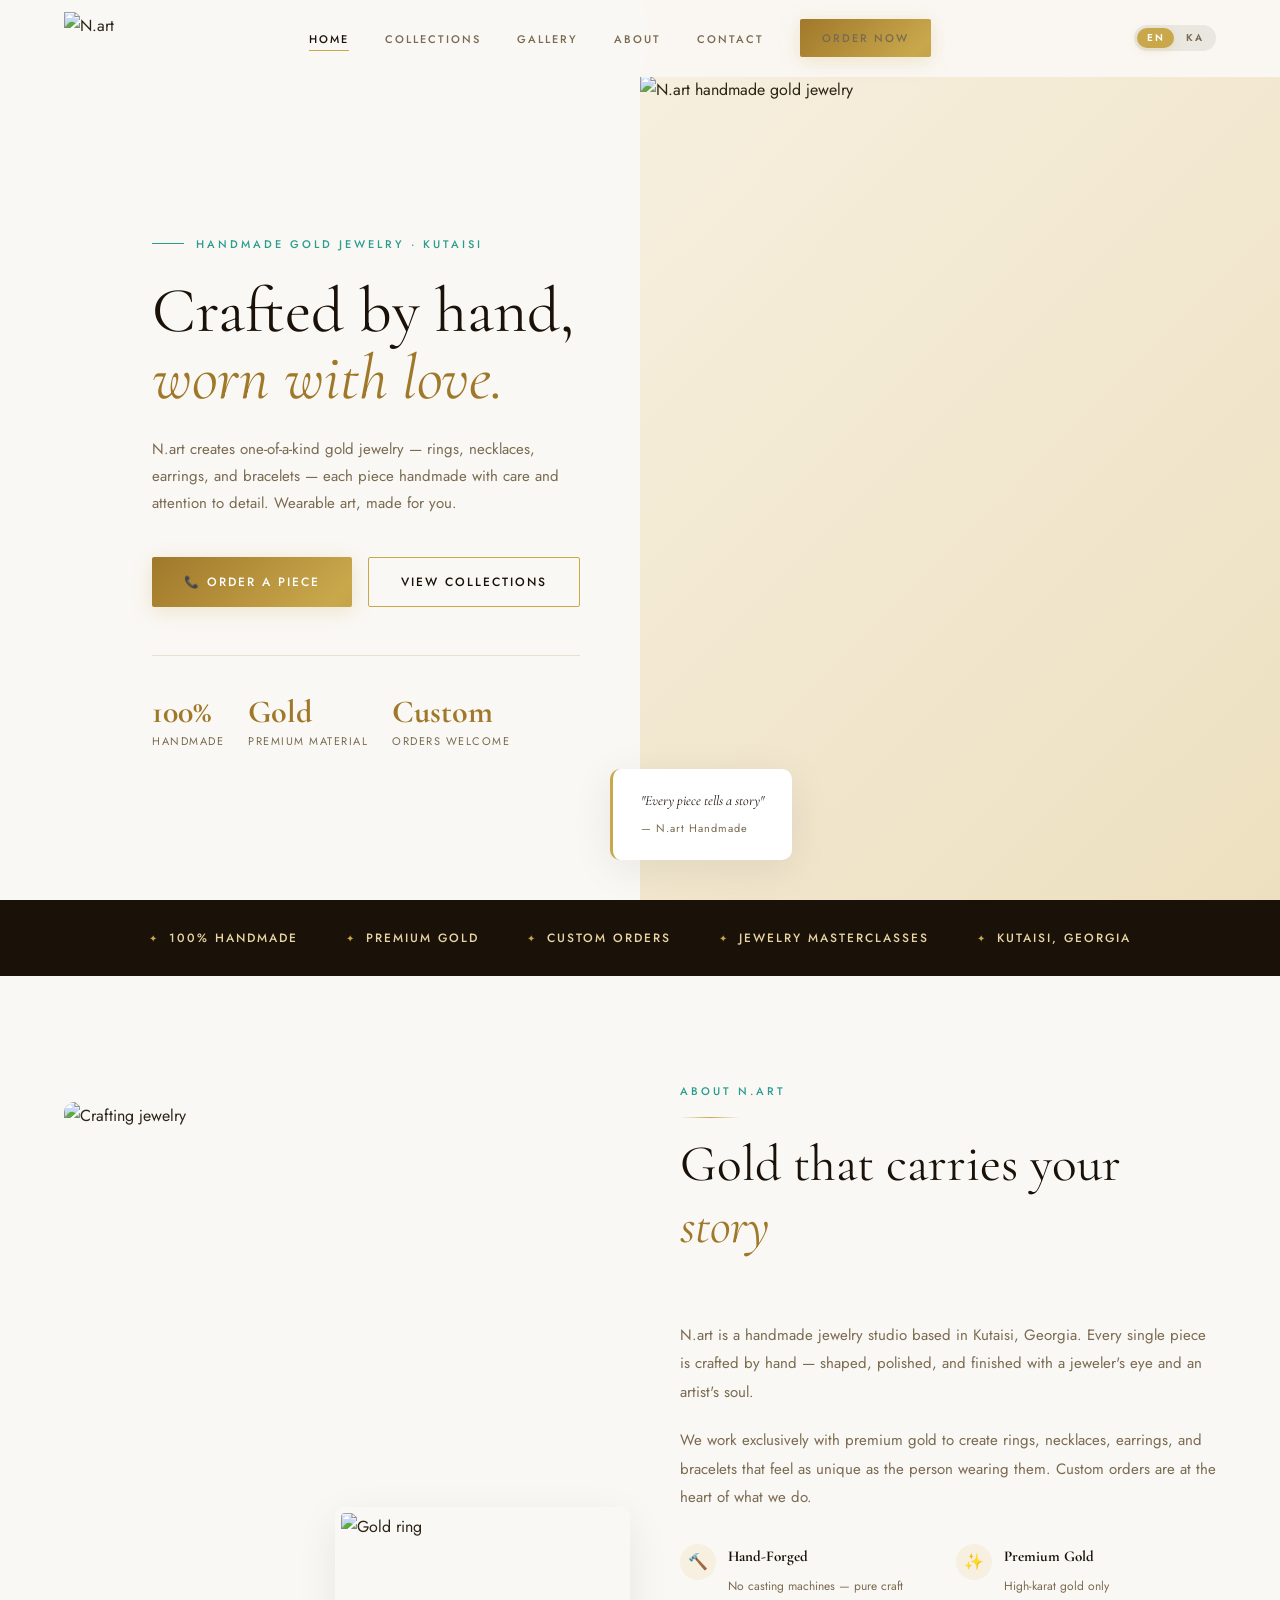
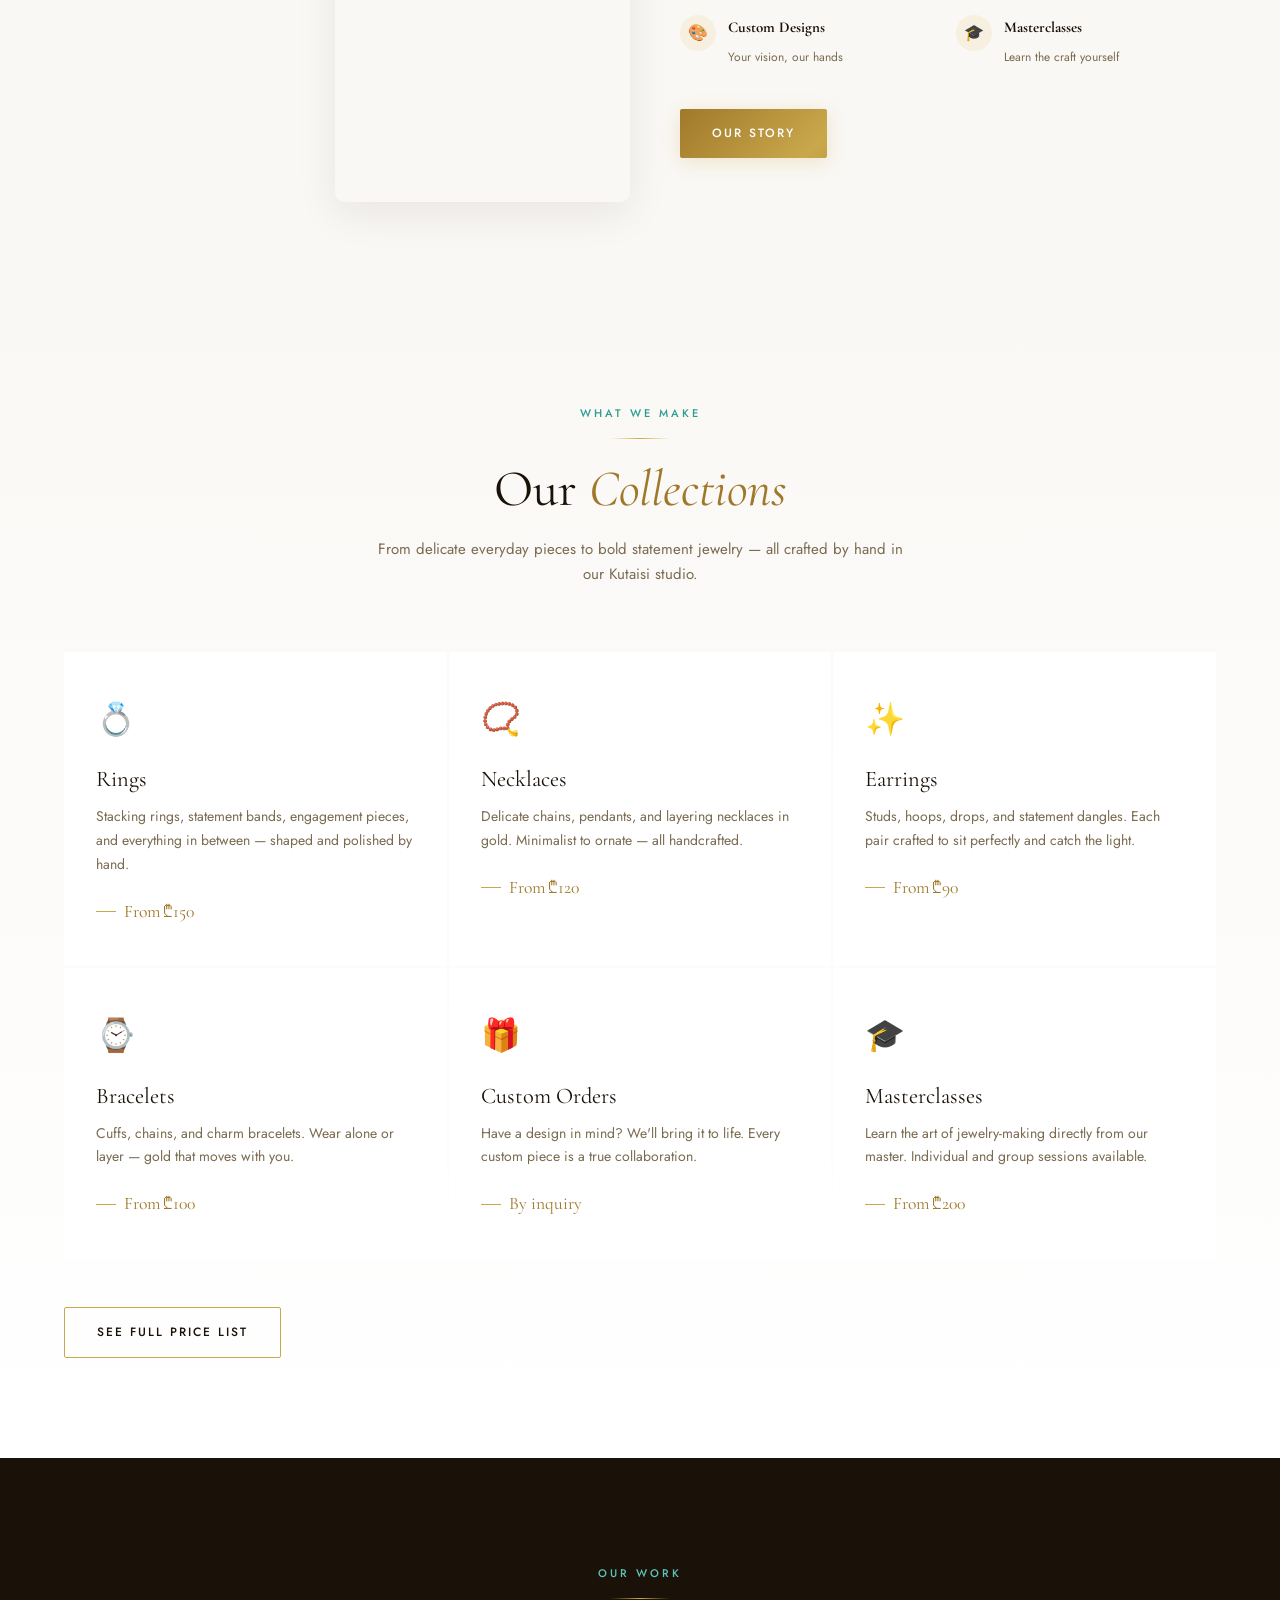
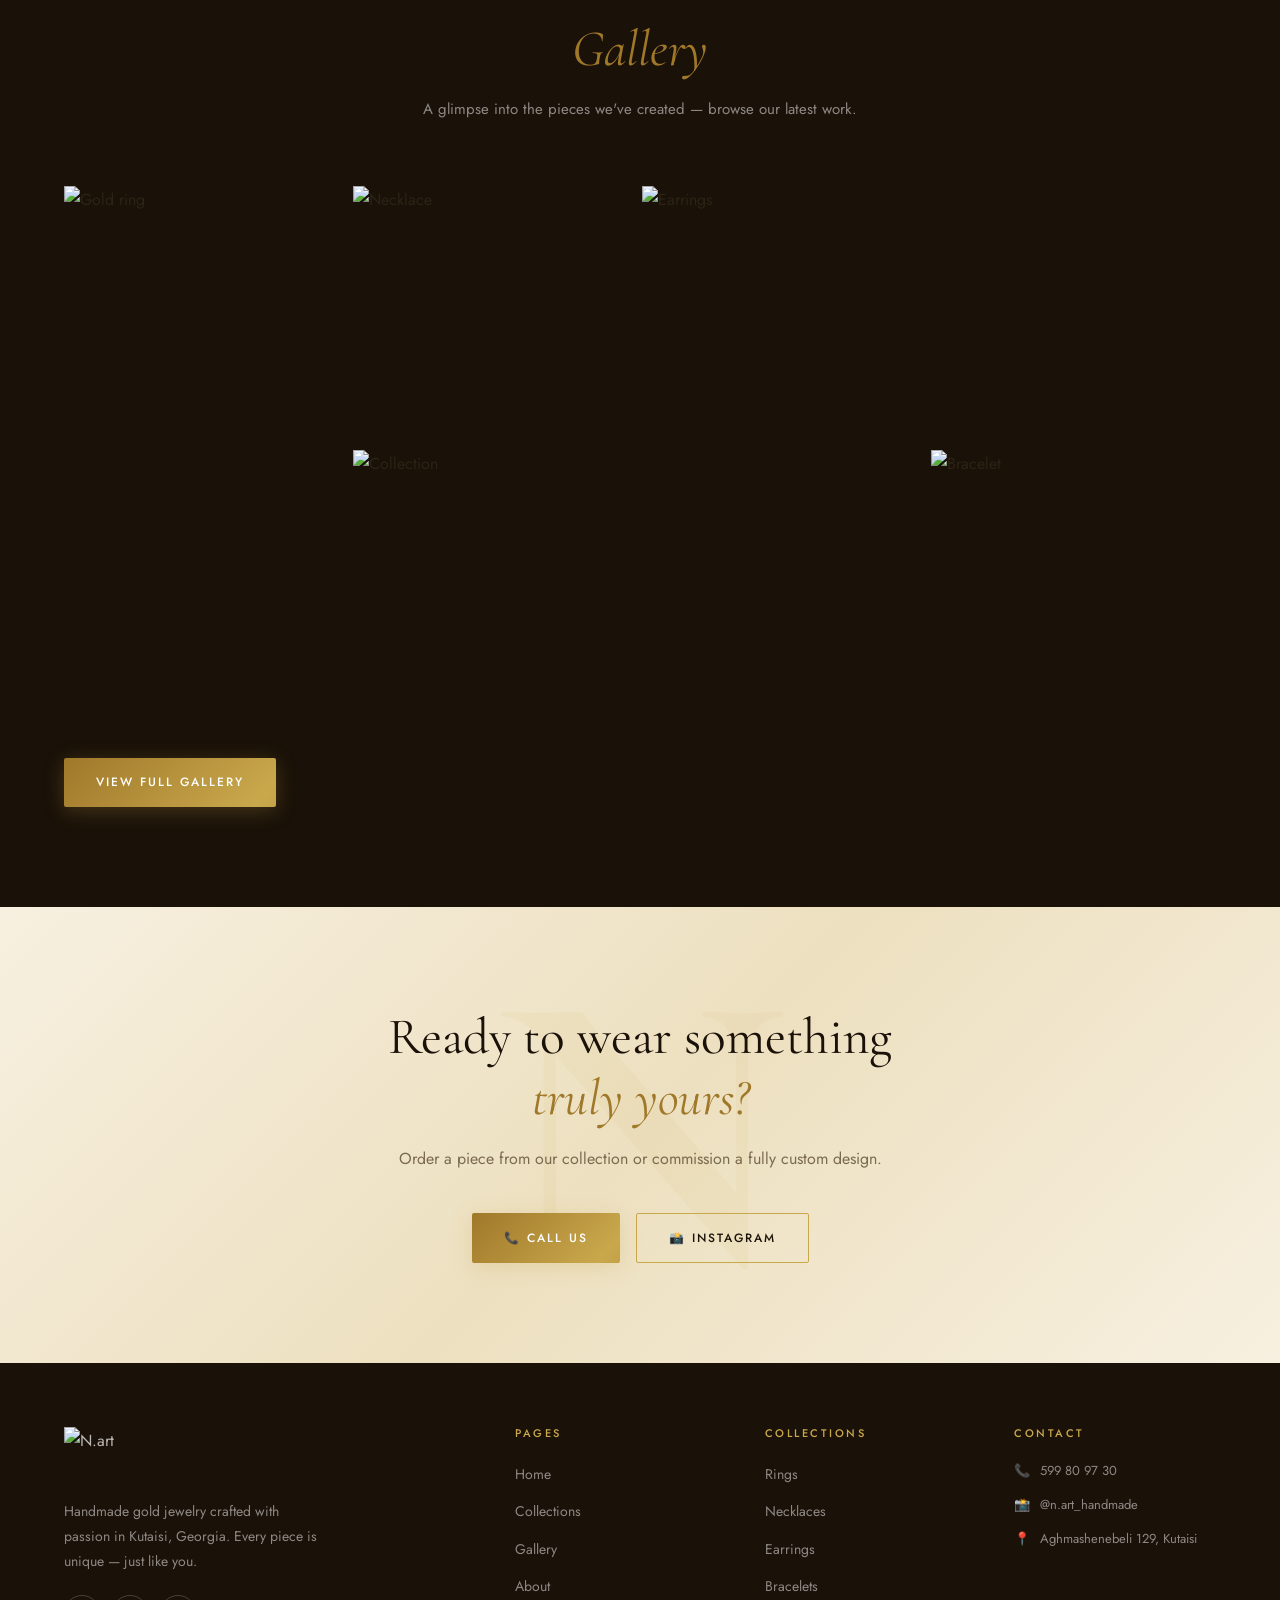
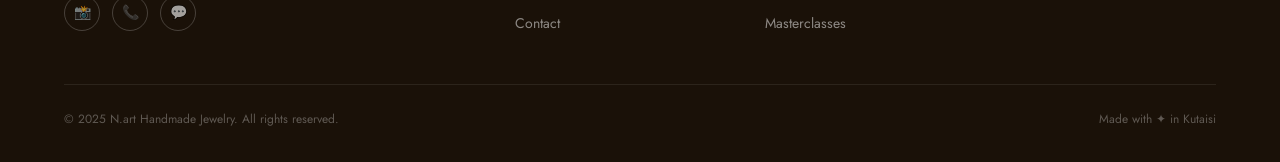
==== commit 081cadc5: "." ====
--- a/index.html
+++ b/index.html
@@ -9,307 +9,170 @@
 </head>
 <body>
 
-  <!-- NAVBAR -->
   <nav class="navbar" id="navbar">
     <div class="nav-inner">
-      <a class="nav-logo" href="index.html">
-        <img src="logo.jpg" alt="N.art Logo" />
-      </a>
+      <a class="nav-logo" href="index.html"><img src="logo.jpg" alt="N.art" /></a>
       <ul class="nav-links">
-        <li><a href="index.html">Home</a></li>
-        <li><a href="services.html">Collections</a></li>
-        <li><a href="gallery.html">Gallery</a></li>
-        <li><a href="about.html">About</a></li>
-        <li><a href="about.html#contact">Contact</a></li>
-        <li><a href="tel:+995599809730" class="btn btn-primary nav-book">Order Now</a></li>
+        <li><a href="index.html"         data-en="Home"         data-ka="მთავარი">Home</a></li>
+        <li><a href="services.html"      data-en="Collections"  data-ka="კოლექციები">Collections</a></li>
+        <li><a href="gallery.html"       data-en="Gallery"      data-ka="გალერეა">Gallery</a></li>
+        <li><a href="about.html"         data-en="About"        data-ka="ჩვენს შესახებ">About</a></li>
+        <li><a href="about.html#contact" data-en="Contact"      data-ka="კონტაქტი">Contact</a></li>
+        <li><a href="tel:+995599809730" class="btn btn-primary nav-book" data-en="Order Now" data-ka="შეკვეთა">Order Now</a></li>
       </ul>
-      <div class="nav-toggle" id="navToggle">
-        <span></span><span></span><span></span>
+      <div class="lang-switcher">
+        <button class="lang-btn active" data-lang="en">EN</button>
+        <button class="lang-btn" data-lang="ka">KA</button>
       </div>
+      <div class="nav-toggle" id="navToggle"><span></span><span></span><span></span></div>
     </div>
   </nav>
 
   <div class="mobile-menu" id="mobileMenu">
-    <a href="index.html">Home</a>
-    <a href="services.html">Collections</a>
-    <a href="gallery.html">Gallery</a>
-    <a href="about.html">About</a>
-    <a href="about.html#contact">Contact</a>
-    <a href="tel:+995599809730" class="btn btn-primary" style="text-align:center;">Order Now</a>
+    <a href="index.html"         data-en="Home"         data-ka="მთავარი">Home</a>
+    <a href="services.html"      data-en="Collections"  data-ka="კოლექციები">Collections</a>
+    <a href="gallery.html"       data-en="Gallery"      data-ka="გალერეა">Gallery</a>
+    <a href="about.html"         data-en="About"        data-ka="ჩვენს შესახებ">About</a>
+    <a href="about.html#contact" data-en="Contact"      data-ka="კონტაქტი">Contact</a>
+    <a href="tel:+995599809730" class="btn btn-primary" style="text-align:center;" data-en="Order Now" data-ka="შეკვეთა">Order Now</a>
   </div>
 
-  <!-- HERO -->
   <section class="hero">
     <div class="hero-content">
-      <div class="hero-eyebrow">Handmade Gold Jewelry · Kutaisi</div>
+      <div class="hero-eyebrow" data-en="Handmade Gold Jewelry · Kutaisi" data-ka="ხელნაკეთი ოქროს სამკაულები · ქუთაისი">Handmade Gold Jewelry · Kutaisi</div>
       <h1>
-        Crafted by hand,
-        <em>worn with love.</em>
+        <span data-en="Crafted by hand," data-ka="ხელით შექმნილი,">Crafted by hand,</span>
+        <em data-en="worn with love." data-ka="სიყვარულით ტარებული.">worn with love.</em>
       </h1>
-      <p class="hero-desc">
-        N.art creates one-of-a-kind gold jewelry — rings, necklaces, earrings, and bracelets — each piece handmade with care and attention to detail. Wearable art, made for you.
-      </p>
+      <p class="hero-desc" data-en="N.art creates one-of-a-kind gold jewelry — rings, necklaces, earrings, and bracelets — each piece handmade with care and attention to detail. Wearable art, made for you." data-ka="N.art ქმნის უნიკალურ ოქროს სამკაულებს — ბეჭდებს, ყელსაბამებს, საყურეებს და სამაჯურებს — თითოეული ხელით შექმნილია სიყვარულით. ხელოვნება, რომლის ტარებაც შეიძლება.">N.art creates one-of-a-kind gold jewelry — rings, necklaces, earrings, and bracelets — each piece handmade with care and attention to detail. Wearable art, made for you.</p>
       <div class="hero-actions">
-        <a href="tel:+995599809730" class="btn btn-primary">📞 Order a Piece</a>
-        <a href="services.html" class="btn btn-outline">View Collections</a>
+        <a href="tel:+995599809730" class="btn btn-primary" data-en="📞 Order a Piece"    data-ka="📞 შეკვეთის გაფორმება">📞 Order a Piece</a>
+        <a href="services.html"     class="btn btn-outline"  data-en="View Collections"   data-ka="კოლექციების ნახვა">View Collections</a>
       </div>
       <div class="hero-badges">
-        <div class="hero-badge">
-          <strong>100%</strong>
-          <span>Handmade</span>
-        </div>
-        <div class="hero-badge">
-          <strong>Gold</strong>
-          <span>Premium Material</span>
-        </div>
-        <div class="hero-badge">
-          <strong>Custom</strong>
-          <span>Orders Welcome</span>
-        </div>
+        <div class="hero-badge"><strong>100%</strong><span data-en="Handmade"        data-ka="ხელნაკეთი">Handmade</span></div>
+        <div class="hero-badge"><strong data-en="Gold"   data-ka="ოქრო">Gold</strong><span data-en="Premium Material" data-ka="პრემიუმ მასალა">Premium Material</span></div>
+        <div class="hero-badge"><strong data-en="Custom" data-ka="ინდივიდუალური">Custom</strong><span data-en="Orders Welcome" data-ka="შეკვეთები მიღებული">Orders Welcome</span></div>
       </div>
     </div>
     <div class="hero-image">
-      <img
-        src="https://images.unsplash.com/photo-1599643478518-a784e5dc4c8f?w=900&q=85"
-        alt="Handmade gold jewelry by N.art"
-      />
+      <img src="https://images.unsplash.com/photo-1599643478518-a784e5dc4c8f?w=900&q=85" alt="N.art handmade gold jewelry" />
       <div class="hero-image-overlay">
-        <p>"Every piece tells a story"</p>
+        <p data-en='"Every piece tells a story"' data-ka='"თითოეული ნაჭერი ისტორიას მოგვითხრობს"'>"Every piece tells a story"</p>
         <span>— N.art Handmade</span>
       </div>
     </div>
   </section>
 
-  <!-- INTRO STRIP -->
   <div class="intro-strip">
     <div class="strip-inner">
-      <div class="strip-item">100% Handmade</div>
-      <div class="strip-item">Premium Gold</div>
-      <div class="strip-item">Custom Orders</div>
-      <div class="strip-item">Jewelry Masterclasses</div>
-      <div class="strip-item">Kutaisi, Georgia</div>
+      <div class="strip-item" data-en="100% Handmade"          data-ka="100% ხელნაკეთი">100% Handmade</div>
+      <div class="strip-item" data-en="Premium Gold"           data-ka="პრემიუმ ოქრო">Premium Gold</div>
+      <div class="strip-item" data-en="Custom Orders"          data-ka="ინდივიდუალური შეკვეთები">Custom Orders</div>
+      <div class="strip-item" data-en="Jewelry Masterclasses"  data-ka="სამკაულების მასტერკლასები">Jewelry Masterclasses</div>
+      <div class="strip-item" data-en="Kutaisi, Georgia"       data-ka="ქუთაისი, საქართველო">Kutaisi, Georgia</div>
     </div>
   </div>
 
-  <!-- ABOUT PREVIEW -->
   <section class="about-preview">
     <div class="container">
       <div class="about-grid">
         <div class="about-images reveal">
-          <div class="about-img-main">
-            <img
-              src="https://images.unsplash.com/photo-1611591437281-460bfbe1220a?w=700&q=85"
-              alt="Jewelry crafting process"
-            />
-          </div>
-          <div class="about-img-accent">
-            <img
-              src="https://images.unsplash.com/photo-1535632066927-ab7c9ab60908?w=400&q=85"
-              alt="Gold ring close-up"
-            />
-          </div>
+          <div class="about-img-main"><img src="https://images.unsplash.com/photo-1611591437281-460bfbe1220a?w=700&q=85" alt="Crafting jewelry" /></div>
+          <div class="about-img-accent"><img src="https://images.unsplash.com/photo-1535632066927-ab7c9ab60908?w=400&q=85" alt="Gold ring" /></div>
         </div>
         <div class="about-content reveal">
           <div class="section-header" style="text-align:left;">
-            <span class="section-label">About N.art</span>
+            <span class="section-label" data-en="About N.art" data-ka="N.art-ის შესახებ">About N.art</span>
             <div class="section-divider" style="margin:0 0 16px;"></div>
-            <h2>Gold that carries your <em>story</em></h2>
+            <h2><span data-en="Gold that carries your" data-ka="ოქრო, რომელიც ატარებს">Gold that carries your</span> <em data-en="story" data-ka="შენს ისტორიას">story</em></h2>
           </div>
-          <p class="about-text">
-            N.art is a handmade jewelry studio based in Kutaisi, Georgia. Every single piece is crafted by hand — shaped, polished, and finished with a jeweler's eye and an artist's soul.
-          </p>
-          <p class="about-text">
-            We work exclusively with premium gold to create rings, necklaces, earrings, and bracelets that feel as unique as the person wearing them. Custom orders are at the heart of what we do.
-          </p>
+          <p class="about-text" data-en="N.art is a handmade jewelry studio based in Kutaisi, Georgia. Every single piece is crafted by hand — shaped, polished, and finished with a jeweler's eye and an artist's soul." data-ka="N.art არის ხელნაკეთი სამკაულების სტუდია ქუთაისში. თითოეული ნაჭერი ხელით არის შექმნილი — ჩამოყალიბებული, გაპრიალებული და დამუშავებული ოქრომჭედლის სიზუსტითა და მხატვრის სულით.">N.art is a handmade jewelry studio based in Kutaisi, Georgia. Every single piece is crafted by hand — shaped, polished, and finished with a jeweler's eye and an artist's soul.</p>
+          <p class="about-text" data-en="We work exclusively with premium gold to create rings, necklaces, earrings, and bracelets that feel as unique as the person wearing them. Custom orders are at the heart of what we do." data-ka="ვმუშაობთ მხოლოდ პრემიუმ ოქროთი, ვქმნით ბეჭდებს, ყელსაბამებს, საყურეებს და სამაჯურებს, რომლებიც ისეთივე განსაკუთრებულია, როგორც მათი მატარებელი. ინდივიდუალური შეკვეთები ჩვენი საქმიანობის გულია.">We work exclusively with premium gold to create rings, necklaces, earrings, and bracelets that feel as unique as the person wearing them. Custom orders are at the heart of what we do.</p>
           <div class="about-features">
-            <div class="about-feature">
-              <div class="about-feature-icon">🔨</div>
-              <div class="about-feature-text">
-                <strong>Hand-Forged</strong>
-                <span>No casting machines — pure craft</span>
-              </div>
-            </div>
-            <div class="about-feature">
-              <div class="about-feature-icon">✨</div>
-              <div class="about-feature-text">
-                <strong>Premium Gold</strong>
-                <span>High-karat gold only</span>
-              </div>
-            </div>
-            <div class="about-feature">
-              <div class="about-feature-icon">🎨</div>
-              <div class="about-feature-text">
-                <strong>Custom Designs</strong>
-                <span>Your vision, our hands</span>
-              </div>
-            </div>
-            <div class="about-feature">
-              <div class="about-feature-icon">🎓</div>
-              <div class="about-feature-text">
-                <strong>Masterclasses</strong>
-                <span>Learn the craft yourself</span>
-              </div>
-            </div>
+            <div class="about-feature"><div class="about-feature-icon">🔨</div><div class="about-feature-text"><strong data-en="Hand-Forged" data-ka="ხელნაჭედი">Hand-Forged</strong><span data-en="No casting machines — pure craft" data-ka="არანაირი სამსხმელო — სუფთა ხელოსნობა">No casting machines — pure craft</span></div></div>
+            <div class="about-feature"><div class="about-feature-icon">✨</div><div class="about-feature-text"><strong data-en="Premium Gold" data-ka="პრემიუმ ოქრო">Premium Gold</strong><span data-en="High-karat gold only" data-ka="მხოლოდ მაღალი კარატის ოქრო">High-karat gold only</span></div></div>
+            <div class="about-feature"><div class="about-feature-icon">🎨</div><div class="about-feature-text"><strong data-en="Custom Designs" data-ka="ინდივიდუალური დიზაინი">Custom Designs</strong><span data-en="Your vision, our hands" data-ka="შენი ხედვა — ჩვენი ხელები">Your vision, our hands</span></div></div>
+            <div class="about-feature"><div class="about-feature-icon">🎓</div><div class="about-feature-text"><strong data-en="Masterclasses" data-ka="მასტერკლასები">Masterclasses</strong><span data-en="Learn the craft yourself" data-ka="ისწავლე ხელობა საკუთარ თავად">Learn the craft yourself</span></div></div>
           </div>
-          <a href="about.html" class="btn btn-primary">Our Story</a>
+          <a href="about.html" class="btn btn-primary" data-en="Our Story" data-ka="ჩვენი ისტორია">Our Story</a>
         </div>
       </div>
     </div>
   </section>
 
-  <!-- COLLECTIONS PREVIEW -->
   <section class="services-preview">
     <div class="container">
       <div class="section-header reveal">
-        <span class="section-label">What We Make</span>
+        <span class="section-label" data-en="What We Make" data-ka="რას ვქმნით">What We Make</span>
         <div class="section-divider"></div>
-        <h2>Our <em>Collections</em></h2>
-        <p>From delicate everyday pieces to bold statement jewelry — all crafted by hand in our Kutaisi studio.</p>
+        <h2><span data-en="Our" data-ka="ჩვენი">Our</span> <em data-en="Collections" data-ka="კოლექციები">Collections</em></h2>
+        <p data-en="From delicate everyday pieces to bold statement jewelry — all crafted by hand in our Kutaisi studio." data-ka="დელიკატური ყოველდღიური სამკაულებიდან გამბედავ სამკაულებამდე — ყველაფერი ხელნაკეთია ქუთაისის სტუდიაში.">From delicate everyday pieces to bold statement jewelry — all crafted by hand in our Kutaisi studio.</p>
       </div>
       <div class="services-grid">
-        <div class="service-card reveal">
-          <span class="service-icon">💍</span>
-          <h3>Rings</h3>
-          <p>Stacking rings, statement bands, engagement pieces, and everything in between — shaped and polished by hand.</p>
-          <div class="service-price-range">From ₾150</div>
-        </div>
-        <div class="service-card reveal">
-          <span class="service-icon">📿</span>
-          <h3>Necklaces</h3>
-          <p>Delicate chains, pendants, and layering necklaces in gold. Minimalist to ornate — all handcrafted.</p>
-          <div class="service-price-range">From ₾120</div>
-        </div>
-        <div class="service-card reveal">
-          <span class="service-icon">✨</span>
-          <h3>Earrings</h3>
-          <p>Studs, hoops, drops, and statement dangles. Each pair crafted to sit perfectly and catch the light.</p>
-          <div class="service-price-range">From ₾90</div>
-        </div>
-        <div class="service-card reveal">
-          <span class="service-icon">⌚</span>
-          <h3>Bracelets</h3>
-          <p>Cuffs, chains, and charm bracelets. Wear alone or layer — gold that moves with you.</p>
-          <div class="service-price-range">From ₾100</div>
-        </div>
-        <div class="service-card reveal">
-          <span class="service-icon">🎁</span>
-          <h3>Custom Orders</h3>
-          <p>Have a design in mind? We'll bring it to life. Every custom piece is a true collaboration.</p>
-          <div class="service-price-range">By inquiry</div>
-        </div>
-        <div class="service-card reveal">
-          <span class="service-icon">🎓</span>
-          <h3>Masterclasses</h3>
-          <p>Learn the art of jewelry-making directly from our master. Individual and group sessions available.</p>
-          <div class="service-price-range">From ₾200</div>
-        </div>
+        <div class="service-card reveal"><span class="service-icon">💍</span><h3 data-en="Rings" data-ka="ბეჭდები">Rings</h3><p data-en="Stacking rings, statement bands, engagement pieces, and everything in between — shaped and polished by hand." data-ka="დასაწყობებელი ბეჭდები, სალტეები, ნიშნობის სამკაულები და ყველაფერი მათ შორის — ხელით ჩამოყალიბებული.">Stacking rings, statement bands, engagement pieces, and everything in between — shaped and polished by hand.</p><div class="service-price-range" data-en="From ₾150" data-ka="₾150-დან">From ₾150</div></div>
+        <div class="service-card reveal"><span class="service-icon">📿</span><h3 data-en="Necklaces" data-ka="ყელსაბამები">Necklaces</h3><p data-en="Delicate chains, pendants, and layering necklaces in gold. Minimalist to ornate — all handcrafted." data-ka="დელიკატური ჯაჭვები, საკიდები და ოქროს ყელსაბამები. მინიმალიზმიდან ორნამენტამდე.">Delicate chains, pendants, and layering necklaces in gold. Minimalist to ornate — all handcrafted.</p><div class="service-price-range" data-en="From ₾120" data-ka="₾120-დან">From ₾120</div></div>
+        <div class="service-card reveal"><span class="service-icon">✨</span><h3 data-en="Earrings" data-ka="საყურეები">Earrings</h3><p data-en="Studs, hoops, drops, and statement dangles. Each pair crafted to sit perfectly and catch the light." data-ka="ყუნწები, ჩარჩოები, ჩამოკიდებული საყურეები. თითოეული წყვილი სრულყოფილად ჯდება.">Studs, hoops, drops, and statement dangles. Each pair crafted to sit perfectly and catch the light.</p><div class="service-price-range" data-en="From ₾90" data-ka="₾90-დან">From ₾90</div></div>
+        <div class="service-card reveal"><span class="service-icon">⌚</span><h3 data-en="Bracelets" data-ka="სამაჯურები">Bracelets</h3><p data-en="Cuffs, chains, and charm bracelets. Wear alone or layer — gold that moves with you." data-ka="სალტეები, ჯაჭვები და ჩარმ-სამაჯურები. ცალკე ატარე ან გადაახვიე.">Cuffs, chains, and charm bracelets. Wear alone or layer — gold that moves with you.</p><div class="service-price-range" data-en="From ₾100" data-ka="₾100-დან">From ₾100</div></div>
+        <div class="service-card reveal"><span class="service-icon">🎁</span><h3 data-en="Custom Orders" data-ka="ინდივიდუალური შეკვეთა">Custom Orders</h3><p data-en="Have a design in mind? We'll bring it to life. Every custom piece is a true collaboration." data-ka="გაქვს დიზაინი? განხორციელებას მოვახდენთ. თითოეული ინდივიდუალური ნაჭერი ნამდვილი კოლაბორაციაა.">Have a design in mind? We'll bring it to life. Every custom piece is a true collaboration.</p><div class="service-price-range" data-en="By inquiry" data-ka="მოთხოვნით">By inquiry</div></div>
+        <div class="service-card reveal"><span class="service-icon">🎓</span><h3 data-en="Masterclasses" data-ka="მასტერკლასები">Masterclasses</h3><p data-en="Learn the art of jewelry-making directly from our master. Individual and group sessions available." data-ka="ისწავლე სამკაულების შექმნის ხელოვნება ჩვენი ოსტატისგან პირდაპირ. ინდივიდუალური და ჯგუფური სესიები.">Learn the art of jewelry-making directly from our master. Individual and group sessions available.</p><div class="service-price-range" data-en="From ₾200" data-ka="₾200-დან">From ₾200</div></div>
       </div>
-      <div class="services-cta reveal" style="margin-top:40px;">
-        <a href="services.html" class="btn btn-outline">See Full Price List</a>
-      </div>
+      <div class="services-cta reveal" style="margin-top:40px;"><a href="services.html" class="btn btn-outline" data-en="See Full Price List" data-ka="სრული ფასების სია">See Full Price List</a></div>
     </div>
   </section>
 
-  <!-- GALLERY PREVIEW -->
   <section class="gallery-preview">
     <div class="container">
       <div class="section-header reveal">
-        <span class="section-label">Our Work</span>
+        <span class="section-label" data-en="Our Work" data-ka="ჩვენი ნამუშევრები">Our Work</span>
         <div class="section-divider"></div>
-        <h2>The <em>Gallery</em></h2>
-        <p>A glimpse into the pieces we've created — browse our latest work.</p>
+        <h2><em data-en="Gallery" data-ka="გალერეა">Gallery</em></h2>
+        <p data-en="A glimpse into the pieces we've created — browse our latest work." data-ka="შეხედე ჩვენ მიერ შექმნილ ნამუშევრებს — ახალი ნიმუშები.">A glimpse into the pieces we've created — browse our latest work.</p>
       </div>
       <div class="gallery-grid-preview reveal">
-        <div class="gallery-item tall">
-          <img src="https://images.unsplash.com/photo-1602173574767-37ac01994b2a?w=600&q=80" alt="Gold ring" />
-          <div class="gallery-overlay"><span class="gallery-price">₾180</span></div>
-        </div>
-        <div class="gallery-item">
-          <img src="https://images.unsplash.com/photo-1635767798638-3e25273a8236?w=600&q=80" alt="Gold necklace" />
-          <div class="gallery-overlay"><span class="gallery-price">₾140</span></div>
-        </div>
-        <div class="gallery-item">
-          <img src="https://images.unsplash.com/photo-1619119069152-a2b331eb392a?w=600&q=80" alt="Gold earrings" />
-          <div class="gallery-overlay"><span class="gallery-price">₾110</span></div>
-        </div>
-        <div class="gallery-item wide">
-          <img src="https://images.unsplash.com/photo-1611591437281-460bfbe1220a?w=800&q=80" alt="Jewelry collection" />
-          <div class="gallery-overlay"><span class="gallery-price">₾250</span></div>
-        </div>
-        <div class="gallery-item">
-          <img src="https://images.unsplash.com/photo-1573408301185-9519f94816b5?w=600&q=80" alt="Gold bracelet" />
-          <div class="gallery-overlay"><span class="gallery-price">₾130</span></div>
-        </div>
+        <div class="gallery-item tall"><img src="https://images.unsplash.com/photo-1602173574767-37ac01994b2a?w=600&q=80" alt="Gold ring" /><div class="gallery-overlay"><span class="gallery-price">₾180</span></div></div>
+        <div class="gallery-item"><img src="https://images.unsplash.com/photo-1635767798638-3e25273a8236?w=600&q=80" alt="Necklace" /><div class="gallery-overlay"><span class="gallery-price">₾140</span></div></div>
+        <div class="gallery-item"><img src="https://images.unsplash.com/photo-1619119069152-a2b331eb392a?w=600&q=80" alt="Earrings" /><div class="gallery-overlay"><span class="gallery-price">₾110</span></div></div>
+        <div class="gallery-item wide"><img src="https://images.unsplash.com/photo-1611591437281-460bfbe1220a?w=800&q=80" alt="Collection" /><div class="gallery-overlay"><span class="gallery-price">₾250</span></div></div>
+        <div class="gallery-item"><img src="https://images.unsplash.com/photo-1573408301185-9519f94816b5?w=600&q=80" alt="Bracelet" /><div class="gallery-overlay"><span class="gallery-price">₾130</span></div></div>
       </div>
-      <div class="gallery-cta reveal">
-        <a href="gallery.html" class="btn btn-primary">View Full Gallery</a>
-      </div>
+      <div class="gallery-cta reveal"><a href="gallery.html" class="btn btn-primary" data-en="View Full Gallery" data-ka="სრული გალერეის ნახვა">View Full Gallery</a></div>
     </div>
   </section>
 
-  <!-- CTA -->
   <section class="cta-section">
-    <div class="container">
-      <div class="reveal">
-        <h2>Ready to wear something<br><em>truly yours?</em></h2>
-        <p>Order a piece from our collection or commission a fully custom design.</p>
-        <div class="cta-actions">
-          <a href="tel:+995599809730" class="btn btn-primary">📞 Call Us</a>
-          <a href="https://www.instagram.com/n.art_handmade" target="_blank" class="btn btn-outline">📸 Instagram</a>
-        </div>
+    <div class="container"><div class="reveal">
+      <h2 data-html="true" data-en="Ready to wear something<br><em>truly yours?</em>" data-ka="მზად ხარ ატარო<br><em>ნამდვილად შენი?</em>">Ready to wear something<br><em>truly yours?</em></h2>
+      <p data-en="Order a piece from our collection or commission a fully custom design." data-ka="შეუკვეთე ჩვენი კოლექციიდან ან დაგვიკვეთე სრულად ინდივიდუალური დიზაინი.">Order a piece from our collection or commission a fully custom design.</p>
+      <div class="cta-actions">
+        <a href="tel:+995599809730" class="btn btn-primary" data-en="📞 Call Us" data-ka="📞 დაგვიკავშირდი">📞 Call Us</a>
+        <a href="https://www.instagram.com/n.art_handmade" target="_blank" class="btn btn-outline" data-en="📸 Instagram" data-ka="📸 ინსტაგრამი">📸 Instagram</a>
       </div>
-    </div>
+    </div></div>
   </section>
 
-  <!-- FOOTER -->
   <footer class="footer">
     <div class="container">
       <div class="footer-grid">
         <div class="footer-brand">
           <img src="logo.jpg" alt="N.art" />
-          <p>Handmade gold jewelry crafted with passion in Kutaisi, Georgia. Every piece is unique — just like you.</p>
+          <p data-en="Handmade gold jewelry crafted with passion in Kutaisi, Georgia. Every piece is unique — just like you." data-ka="ხელნაკეთი ოქროს სამკაულები, შექმნილი სიყვარულით ქუთაისში. თითოეული ნაჭერი უნიკალურია.">Handmade gold jewelry crafted with passion in Kutaisi, Georgia. Every piece is unique — just like you.</p>
           <div class="footer-social">
-            <a class="social-link" href="https://www.instagram.com/n.art_handmade" target="_blank" title="Instagram">📸</a>
-            <a class="social-link" href="tel:+995599809730" title="Phone">📞</a>
-            <a class="social-link" href="https://wa.me/995599809730" target="_blank" title="WhatsApp">💬</a>
+            <a class="social-link" href="https://www.instagram.com/n.art_handmade" target="_blank">📸</a>
+            <a class="social-link" href="tel:+995599809730">📞</a>
+            <a class="social-link" href="https://wa.me/995599809730" target="_blank">💬</a>
           </div>
         </div>
-        <div>
-          <h4>Pages</h4>
-          <ul class="footer-links">
-            <li><a href="index.html">Home</a></li>
-            <li><a href="services.html">Collections</a></li>
-            <li><a href="gallery.html">Gallery</a></li>
-            <li><a href="about.html">About</a></li>
-            <li><a href="about.html#contact">Contact</a></li>
-          </ul>
-        </div>
-        <div>
-          <h4>Collections</h4>
-          <ul class="footer-links">
-            <li><a href="services.html">Rings</a></li>
-            <li><a href="services.html">Necklaces</a></li>
-            <li><a href="services.html">Earrings</a></li>
-            <li><a href="services.html">Bracelets</a></li>
-            <li><a href="services.html#masterclasses">Masterclasses</a></li>
-          </ul>
-        </div>
-        <div>
-          <h4>Contact</h4>
-          <div class="footer-contact">
-            <div class="footer-contact-item"><span class="icon">📞</span><span>599 80 97 30</span></div>
-            <div class="footer-contact-item"><span class="icon">📸</span><span>@n.art_handmade</span></div>
-            <div class="footer-contact-item"><span class="icon">📍</span><span>აღმაშენებლის 129, Kutaisi</span></div>
-          </div>
-        </div>
+        <div><h4 data-en="Pages" data-ka="გვერდები">Pages</h4><ul class="footer-links"><li><a href="index.html" data-en="Home" data-ka="მთავარი">Home</a></li><li><a href="services.html" data-en="Collections" data-ka="კოლექციები">Collections</a></li><li><a href="gallery.html" data-en="Gallery" data-ka="გალერეა">Gallery</a></li><li><a href="about.html" data-en="About" data-ka="ჩვენს შესახებ">About</a></li><li><a href="about.html#contact" data-en="Contact" data-ka="კონტაქტი">Contact</a></li></ul></div>
+        <div><h4 data-en="Collections" data-ka="კოლექციები">Collections</h4><ul class="footer-links"><li><a href="services.html" data-en="Rings" data-ka="ბეჭდები">Rings</a></li><li><a href="services.html" data-en="Necklaces" data-ka="ყელსაბამები">Necklaces</a></li><li><a href="services.html" data-en="Earrings" data-ka="საყურეები">Earrings</a></li><li><a href="services.html" data-en="Bracelets" data-ka="სამაჯურები">Bracelets</a></li><li><a href="services.html#masterclasses" data-en="Masterclasses" data-ka="მასტერკლასები">Masterclasses</a></li></ul></div>
+        <div><h4 data-en="Contact" data-ka="კონტაქტი">Contact</h4><div class="footer-contact"><div class="footer-contact-item"><span class="icon">📞</span><span>599 80 97 30</span></div><div class="footer-contact-item"><span class="icon">📸</span><span>@n.art_handmade</span></div><div class="footer-contact-item"><span class="icon">📍</span><span data-en="Aghmashenebeli 129, Kutaisi" data-ka="აღმაშენებლის 129, ქუთაისი">Aghmashenebeli 129, Kutaisi</span></div></div></div>
       </div>
       <div class="footer-bottom">
-        <span>© 2025 N.art Handmade Jewelry. All rights reserved.</span>
-        <span>Made with ✦ in Kutaisi</span>
+        <span data-en="© 2025 N.art Handmade Jewelry. All rights reserved." data-ka="© 2025 N.art ხელნაკეთი სამკაულები. ყველა უფლება დაცულია.">© 2025 N.art Handmade Jewelry. All rights reserved.</span>
+        <span data-en="Made with ✦ in Kutaisi" data-ka="შექმნილია ✦ ქუთაისში">Made with ✦ in Kutaisi</span>
       </div>
     </div>
   </footer>
-
   <script src="script.js"></script>
 </body>
 </html>
--- a/style.css
+++ b/style.css
@@ -354,6 +354,41 @@
 .toast { position:fixed; bottom:32px; right:32px; background:var(--dark); color:var(--white); padding:16px 24px; border-radius:var(--radius-lg); border-left:3px solid var(--gold); font-size:14px; opacity:0; transform:translateY(16px); transition:all 0.3s; z-index:9000; pointer-events:none; }
 .toast.show { opacity:1; transform:translateY(0); }
 
+/* ===== LANGUAGE SWITCHER ===== */
+.lang-switcher {
+  display: flex;
+  align-items: center;
+  gap: 2px;
+  background: rgba(26,17,8,0.07);
+  border-radius: 20px;
+  padding: 3px;
+  margin-left: 8px;
+}
+.lang-btn {
+  font-family: var(--font-body);
+  font-size: 10px;
+  font-weight: 600;
+  letter-spacing: 1.5px;
+  text-transform: uppercase;
+  padding: 5px 10px;
+  border: none;
+  background: transparent;
+  color: var(--text-light);
+  border-radius: 16px;
+  cursor: pointer;
+  transition: var(--transition);
+  line-height: 1;
+}
+.lang-btn.active {
+  background: var(--gold);
+  color: var(--white);
+  box-shadow: 0 2px 8px var(--shadow-gold);
+}
+.lang-btn:not(.active):hover {
+  color: var(--dark);
+  background: rgba(201,168,76,0.15);
+}
+
 /* ===== SCROLL REVEAL ===== */
 .reveal { opacity:0; transform:translateY(30px); transition:opacity 0.7s ease, transform 0.7s ease; }
 .reveal.visible { opacity:1; transform:translateY(0); }
